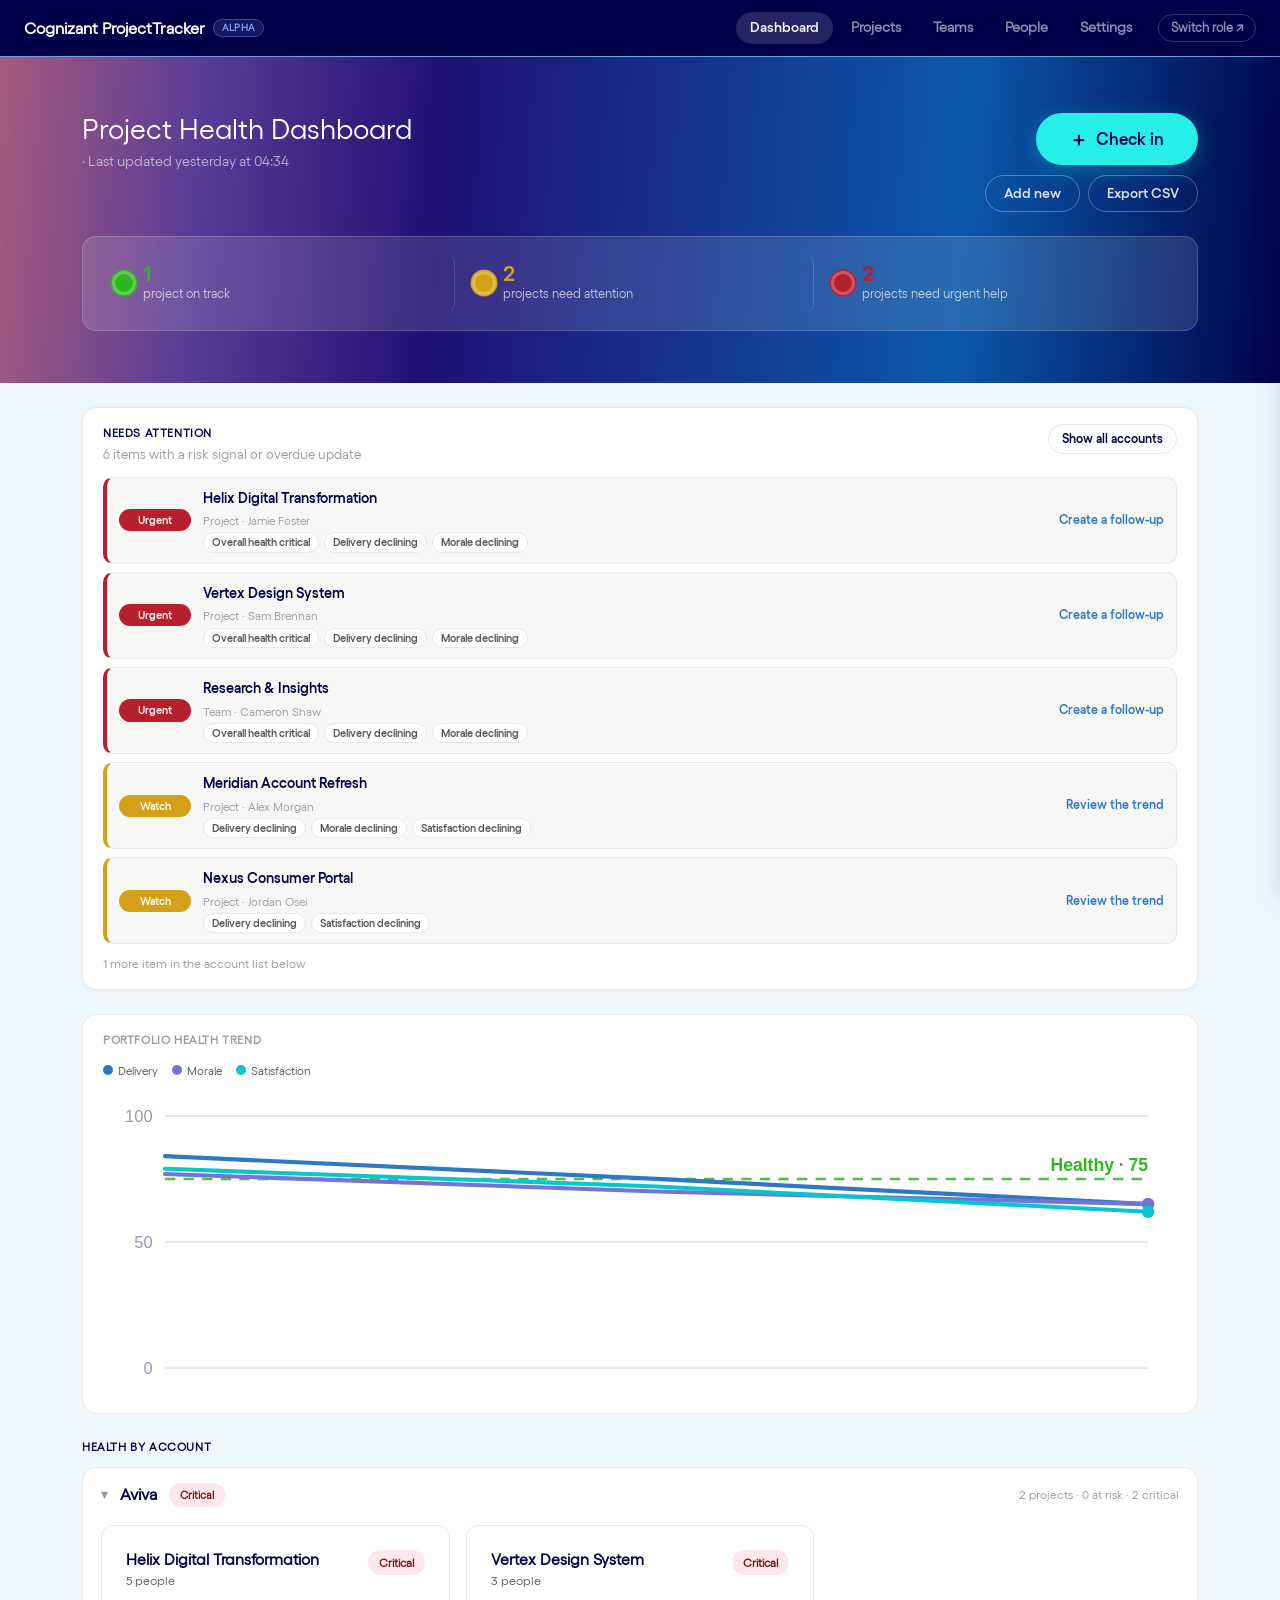
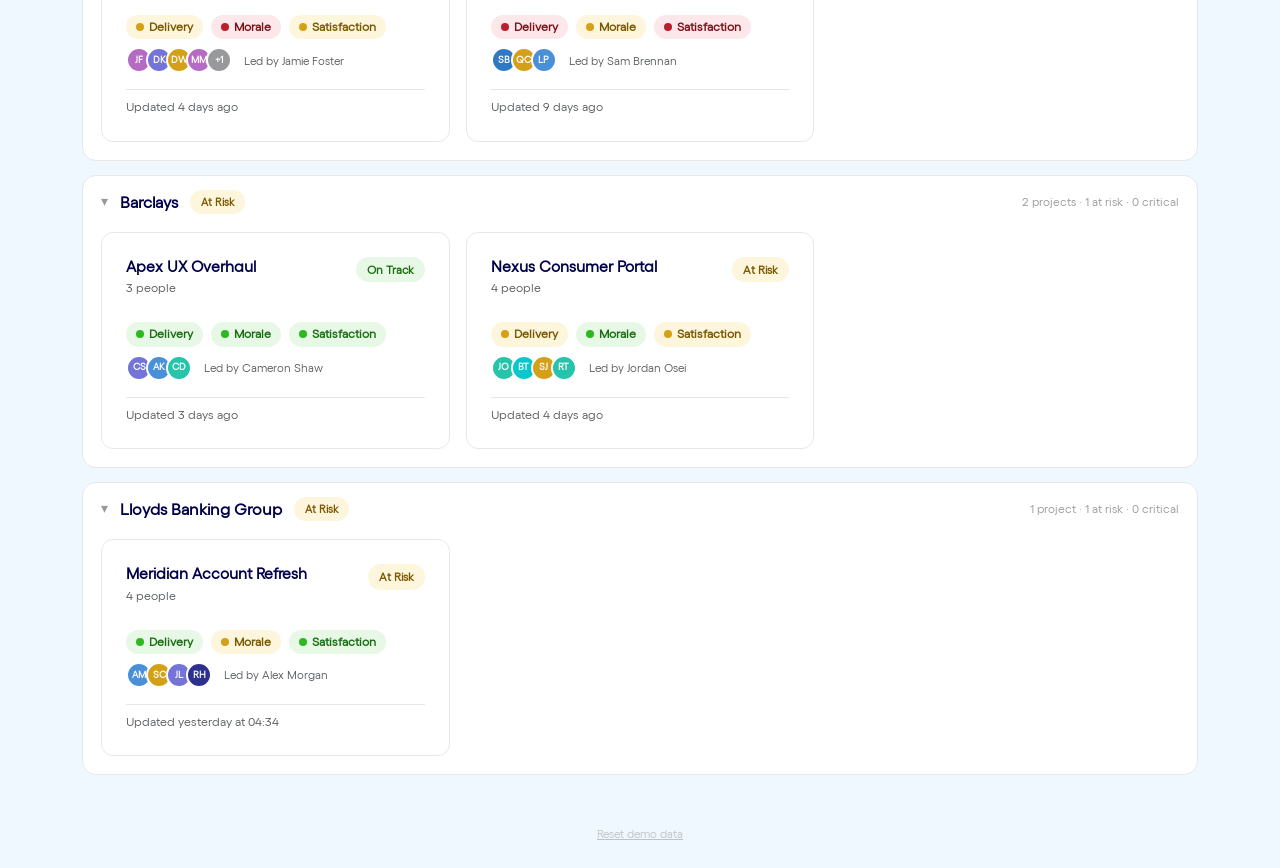
==== dashboard.html @ e341009f "Big update" ====
<!DOCTYPE html>
<html lang="en">
<head>
  <meta charset="UTF-8">
  <meta name="viewport" content="width=device-width, initial-scale=1.0">
  <title>Projects – Cognizant Project Health</title>
  <link href="vendor/bootstrap.min.css" rel="stylesheet">
    <link rel="stylesheet" href="cognizant-framework.css">
  <link rel="stylesheet" href="styles.css">
</head>
<body>

  <!-- Navbar -->
 <nav class="cog-nav">
    <a class="cog-brand" href="dashboard.html">
      Cognizant ProjectTracker
      <span class="alpha-pill">Alpha</span>
    </a>
    <div class="nav-links d-none d-sm-flex">
      <a href="dashboard.html" class="nav-lnk active">Dashboard</a>
      <a href="projects.html" class="nav-lnk">Projects</a>
      <a href="teams.html"   class="nav-lnk">Teams</a>
      <a href="people.html"  class="nav-lnk">People</a>
      <a href="settings.html" class="nav-lnk">Settings</a>
      <a href="index.html"   class="nav-ghost">Switch role ↗</a>
    </div>
  </nav>

  <!-- Page header (with summary strip) -->
  <div class="page-header">
    <div class="container py-4">
      <div class="dash-hero">
        <div style="color: white;min-width:0;">
          <h1 class="mb-1" id="dashTitle" style="font-size: 1.75rem;">Project Health Dashboard</h1>
          <p class="mb-0" style="opacity: 0.6; font-size: 0.88rem;">
            <span id="lastUpdatedLabel"></span>
          </p>
        </div>
        <div class="hero-actions">
          <button class="btn-checkin-hero" onclick="openCheckinModal()">
            <span class="cih-icon">＋</span> Check in
          </button>
          <div class="hero-secondary" id="leadHeaderActions">
            <button class="btn-hdr-ghost" onclick="openAddModal()">Add new</button>
            <button class="btn-hdr-ghost" onclick="exportCSV()">Export CSV</button>
          </div>
        </div>
      </div>
      <div id="summaryCards" class="mt-4"></div>
    </div>
  </div>

  <!-- Member simplified landing (shown only when role = member) -->
  <div class="container mt-4" id="memberView" style="display:none;"></div>

  <!-- Lead dashboard -->
  <div id="leadView">
    <!-- Positive empty state (shown when nothing needs attention) -->
    <div class="container mt-4"><div id="emptyState"></div></div>

    <!-- Manager focus list -->
    <div class="container mt-4">
      <div id="attentionFeed"></div>
    </div>

    <!-- Portfolio health trend -->
    <div class="container mt-4">
      <div class="trend-panel">
        <div class="section-title" style="margin-top:0;">Portfolio health trend</div>
        <div id="portfolioTrend"></div>
      </div>
    </div>

    <!-- Health by account (collapsible groups with nested project cards) -->
    <div class="container mt-4">
      <div class="section-title" style="margin-top:0;color:var(--primary);">Health by account</div>
      <div id="accountGroups"></div>
    </div>

    <div class="mb-5"></div>
  </div>

  <!-- Drawer backdrop -->
  <div class="drawer-backdrop" id="drawerBackdrop" onclick="closeDrawer()"></div>

  <!-- Side drawer -->
  <div class="drawer" id="drawer" role="dialog" aria-modal="true" aria-labelledby="drawerTitle" tabindex="-1">
    <div class="drawer-header">
      <div>
        <div class="drawer-title" id="drawerTitle">—</div>
        <div id="drawerBadge"></div>
      </div>
      <button class="drawer-close" onclick="closeDrawer()" aria-label="Close">✕</button>
    </div>
    <div class="drawer-body" id="drawerBody"></div>
    <div class="drawer-footer">
      <button class="btn-delete" id="drawerDeleteBtn">Delete</button>
      <button class="btn-sm-outline" id="drawerEditBtn">Edit</button>
      <button class="btn-sm-solid" id="drawerUpdateBtn">Check in</button>
    </div>
  </div>



  <!-- Add Project / Team Modal -->
  <div class="modal fade" id="addModal" tabindex="-1" aria-hidden="true" aria-label="Add">
    <div class="modal-dialog modal-dialog-centered modal-lg">
      <div class="modal-content">
        <div class="modal-header" style="background-color: var(--primary); color: white; border-radius: 12px 12px 0 0;">
          <h5 class="modal-title" id="addModalTitle">Add new project</h5>
          <button type="button" class="btn-close btn-close-white" data-bs-dismiss="modal" aria-label="Close"></button>
        </div>
        <div class="modal-body p-4">
          <div class="mb-3">
            <label class="form-label fw-bold">Type</label>
            <div class="d-flex gap-2">
              <button type="button" class="add-type-btn active" data-type="project" onclick="setAddType('project')">Project</button>
              <button type="button" class="add-type-btn" data-type="team" onclick="setAddType('team')">Team</button>
            </div>
          </div>
          <div class="row g-3 mb-3">
            <div class="col-md-8">
              <label class="form-label fw-bold">Name</label>
              <input type="text" id="addName" placeholder="e.g. Lloyds Banking Redesign">
            </div>
            <div class="col-md-4">
              <label class="form-label fw-bold">Lead</label>
              <input type="text" id="addLead" placeholder="e.g. Alex Morgan">
            </div>
          </div>
          <div class="mb-3">
            <div class="d-flex justify-content-between align-items-center mb-2">
              <label class="form-label fw-bold mb-0">People</label>
              <button type="button" class="btn btn-outline-dark" style="font-size:0.74rem;padding:3px 12px;border-radius:50px;" onclick="addPersonRow()">+ Add person</button>
            </div>
            <div id="addPeopleList" class="d-flex flex-column gap-2"></div>
          </div>

          <div class="mb-2">
            <label class="form-label fw-bold">Notes (optional)</label>
            <textarea id="addNotes" rows="2" placeholder="Any context..."></textarea>
          </div>
          <div id="addError" class="text-danger" style="font-size:0.82rem;display:none;"></div>
        </div>
        <div class="modal-footer" style="border-top: 1px solid var(--grey-light);">
          <button type="button" class="btn-cancel" data-bs-dismiss="modal">Cancel</button>
          <button type="button" class="btn-primary-action" onclick="submitAdd()">Add <span id="addTypeLabelBtn">project</span></button>
        </div>
      </div>
    </div>
  </div>

  <!-- Edit Details Modal -->
  <div class="modal fade" id="editModal" tabindex="-1" aria-hidden="true" aria-label="Edit details">
    <div class="modal-dialog modal-dialog-centered modal-lg">
      <div class="modal-content">
        <div class="modal-header" style="background-color: var(--primary); color: white; border-radius: 12px 12px 0 0;">
          <h5 class="modal-title" id="editModalTitle">Edit project</h5>
          <button type="button" class="btn-close btn-close-white" data-bs-dismiss="modal" aria-label="Close"></button>
        </div>
        <div class="modal-body p-4">
          <div class="row g-3 mb-3">
            <div class="col-md-8">
              <label class="form-label fw-bold">Name</label>
              <input type="text" id="editName">
            </div>
            <div class="col-md-4">
              <label class="form-label fw-bold">Lead</label>
              <input type="text" id="editLead">
            </div>
          </div>
          <div class="mb-3">
            <label class="form-label fw-bold">Notes</label>
            <textarea id="editNotes" rows="2"></textarea>
          </div>
          <div class="mb-2">
            <div class="d-flex justify-content-between align-items-center mb-2">
              <label class="form-label fw-bold mb-0">People</label>
              <button type="button" class="btn btn-outline-dark" style="font-size:0.74rem;padding:3px 12px;border-radius:50px;" onclick="addEditPersonRow()">+ Add person</button>
            </div>
            <div id="editPeopleList" class="d-flex flex-column gap-2"></div>
          </div>
          <div id="editError" class="text-danger mt-2" style="font-size:0.82rem;display:none;"></div>
        </div>
        <div class="modal-footer" style="border-top:1px solid var(--grey-light);">
          <button type="button" class="btn-cancel" data-bs-dismiss="modal">Cancel</button>
          <button type="button" class="btn-primary-action" onclick="submitEdit()">Save changes</button>
        </div>
      </div>
    </div>
  </div>

  <!-- Check-in Modal -->
  <div class="modal fade" id="checkinModal" tabindex="-1" aria-hidden="true" aria-label="Check in">
    <div class="modal-dialog modal-dialog-centered">
      <div class="modal-content">
        <div class="modal-header" style="background: linear-gradient(90deg, #2E308E, #2f78c4); color: white; border-radius: 12px 12px 0 0;">
          <div>
            <h5 class="modal-title mb-0">How's it going?</h5>
            <small style="opacity:0.7;">Rate how each area is going right now</small>
          </div>
          <button type="button" class="btn-close btn-close-white" data-bs-dismiss="modal" aria-label="Close"></button>
        </div>
        <div class="modal-body p-4">
          <div class="row g-3 mb-4">
            <div class="col-md-6">
              <label class="form-label fw-bold" style="font-size:0.82rem;">Submitting as</label>
              <div id="checkinSelfDisplay" style="font-size:0.88rem;font-weight:600;color:var(--primary);padding:0.45rem 0.75rem;background:#f0f1f8;border-radius:8px;margin-bottom:0.5rem;">Alex Morgan</div>
              <div class="form-check">
                <input class="form-check-input" type="checkbox" id="checkinOnBehalf" onchange="toggleBehalfDropdown()">
                <label class="form-check-label" for="checkinOnBehalf" style="font-size:0.78rem;color:var(--grey-dark);">On behalf of someone else</label>
              </div>
              <select id="checkinBehalfOf" style="display:none;margin-top:0.5rem;border-radius:8px!important;"></select>
            </div>
            <div class="col-md-6">
              <label class="form-label fw-bold">Project or team</label>
              <select id="checkinItem" onchange="updateBehalfDropdown()"></select>
            </div>
          </div>

          <p class="fw-bold mb-3" style="color:var(--primary);">How's each area feeling right now?</p>

          <div class="d-flex flex-column gap-3 mb-4" id="ciRows"></div>

          <div class="mb-2">
            <label class="form-label fw-bold">Anything else? <span style="font-weight:400;color:var(--grey-dark);">(optional)</span></label>
            <textarea id="checkinNote" rows="2" placeholder="Any context, blockers, or highlights..."></textarea>
          </div>
          <div id="checkinError" class="text-danger" style="font-size:0.82rem;display:none;"></div>
        </div>
        <div class="modal-footer" style="border-top: 1px solid var(--grey-light);">
          <button type="button" class="btn-cancel" data-bs-dismiss="modal">Cancel</button>
          <button type="button" id="checkinSubmitBtn" class="btn-primary-action" onclick="submitCheckin()" disabled>Submit check-in</button>
        </div>
      </div>
    </div>
  </div>


<script src="app-data.js"></script>
<script src="scripts-dashboard.js"></script>
  <script src="vendor/bootstrap.bundle.min.js"></script>
  <div class="pb-4 text-center">
    <button onclick="resetDemoData()" style="background:none;border:none;font-size:0.72rem;color:var(--grey-dark);cursor:pointer;opacity:0.55;text-decoration:underline;">Reset demo data</button>
  </div>
</body>
---- cognizant-framework.css ----
@charset "utf-8";

    body {
      -webkit-font-feature-settings: "ss01";
      font-feature-settings: "ss01";
      -webkit-font-smoothing: antialiased;
      overflow-x: hidden;
      word-break: break-word;
      font-size: 16px;
    }

    button {
      -webkit-font-feature-settings: "ss01";
      font-feature-settings: "ss01"
    }

    .cog-container {
      margin: 0 auto;
      max-width: 75pc
    }

    .cog-image-logo .cmp-image__link {
      padding: 0
    }

    .cog-image-logo .cmp-image__link img {
      max-width: 250px;
      width: 100%
    }

    iframe {
      border: none;
      min-width: 100%
    }

    .gutter-space {
      padding: 0 .5rem
    }

    .primary-menu li a {
      color: #000048
    }

    .primary-menu li a:hover {
      color: #2f78c4
    }

    :focus,
    :focus-visible {
      outline-color: var(--link-color);
      outline-offset: .2rem;
      outline-width: 2px
    }

    .btn-close {
      position: absolute;
      right: .5rem;
      top: -5px
    }

    .list-style-none {
      list-style: none
    }

    .inpage-btn-close {
      cursor: pointer;
      right: .5rem
    }

    .inpage-btn-close:hover {
      color: #6aa2dc !important
    }

    .maximum-lines {
      -webkit-box-orient: vertical;
      display: -webkit-box;
      overflow: hidden;
      text-overflow: ellipsis
    }

    .maximum-lines--1 {
      -webkit-line-clamp: 1;
      line-clamp: 1
    }

    .maximum-lines--1-with-height {
      height: 1.3em
    }

    .maximum-lines--2 {
      -webkit-line-clamp: 2;
      line-clamp: 2
    }

    .maximum-lines--2-with-height {
      height: 2.6em
    }

    .maximum-lines--3 {
      -webkit-line-clamp: 3;
      line-clamp: 3
    }

    .maximum-lines--3-with-height {
      height: 3.9em
    }

    .maximum-lines--4 {
      -webkit-line-clamp: 4;
      line-clamp: 4
    }

    .maximum-lines--4-with-height {
      height: 5.2em
    }

    .maximum-lines--5 {
      -webkit-line-clamp: 5;
      line-clamp: 5
    }

    .maximum-lines--5-with-height {
      height: 6.5em
    }

    .maximum-lines--6 {
      -webkit-line-clamp: 6;
      line-clamp: 6
    }

    .maximum-lines--6-with-height {
      height: 7.8em
    }

    .maximum-lines--7 {
      -webkit-line-clamp: 7;
      line-clamp: 7
    }

    .maximum-lines--7-with-height {
      height: 9.1em
    }

    .maximum-lines--8 {
      -webkit-line-clamp: 8;
      line-clamp: 8
    }

    .maximum-lines--8-with-height {
      height: 10.4em
    }

    .maximum-lines--9 {
      -webkit-line-clamp: 9;
      line-clamp: 9
    }

    .maximum-lines--9-with-height {
      height: 11.7em
    }

    .maximum-lines--10 {
      -webkit-line-clamp: 10;
      line-clamp: 10
    }

    .maximum-lines--10-with-height {
      height: 13em
    }

    ol,
    ul {
      padding-left: 1.25rem
    }

    .text table {
      border: 1px hidden #97999b;
      border-bottom: 0;
      border-collapse: collapse;
      -webkit-box-shadow: 0 0 0 1px #97999b;
      box-shadow: 0 0 0 1px #97999b
    }

    .text table tr {
      background-color: #fff
    }

    .text table tr:nth-child(2n) {
      background-color: #f5f5f2
    }

    .text table tr:nth-child(odd) td,
    .text table tr:nth-child(odd) th {
      border-bottom: 1px solid #97999b
    }

    .text table tr:last-child td,
    .text table tr:last-child th {
      border-bottom: none
    }

    .text table td,
    .text table th {
      padding: 8px
    }

    .text table td+td,
    .text table td+th,
    .text table th+td,
    .text table th+th {
      border-left: 1px solid #97999b
    }

    form .cmp-form-text,
    form .drop-down select {
      margin-bottom: 1rem
    }

    form .checkbox-item label,
    form .cmp-form-text {
      position: relative
    }

    form label {
      left: 0;
      padding-left: 1rem;
      padding-top: .8rem;
      position: absolute;
      top: 0;
      -webkit-transition: all .2s;
      transition: all .2s
    }

    form input:not([type=checkbox]),
    form textarea {
      background: #f5f5f2;
      border: .05rem solid #97999b;
      border-radius: .5rem;
      color: #000048;
      padding: .85rem .5rem .85rem 1rem;
      width: 100%
    }

    form input:not([type=checkbox])::-webkit-input-placeholder,
    form textarea::-webkit-input-placeholder {
      opacity: 0
    }

    form input:not([type=checkbox])::-moz-placeholder,
    form textarea::-moz-placeholder {
      opacity: 0
    }

    form input:not([type=checkbox]):-ms-input-placeholder,
    form textarea:-ms-input-placeholder {
      opacity: 0
    }

    form input:not([type=checkbox])::-ms-input-placeholder,
    form textarea::-ms-input-placeholder {
      opacity: 0
    }

    form input:not([type=checkbox])::placeholder,
    form textarea::placeholder {
      opacity: 0
    }

    form input:not([type=checkbox])~label,
    form textarea~label {
      color: #000048
    }

    form input:not([type=checkbox]):not(:-moz-placeholder-shown),
    form textarea:not(:-moz-placeholder-shown) {
      padding-bottom: .6rem;
      padding-top: 1.1rem
    }

    form input:not([type=checkbox]):not(:-ms-input-placeholder),
    form textarea:not(:-ms-input-placeholder) {
      padding-bottom: .6rem;
      padding-top: 1.1rem
    }

    form input:not([type=checkbox]):focus,
    form input:not([type=checkbox]):not(:placeholder-shown),
    form textarea:focus,
    form textarea:not(:placeholder-shown) {
      padding-bottom: .6rem;
      padding-top: 1.1rem
    }

    form input:not([type=checkbox]):not(:-moz-placeholder-shown)~label,
    form textarea:not(:-moz-placeholder-shown)~label {
      cursor: text;
      opacity: .65;
      padding-left: 1.5rem;
      padding-top: .1rem;
      transform: scale(.65) translateY(15%);
      transform-origin: top left;
      -moz-transition: all .2s;
      transition: all .2s
    }

    form input:not([type=checkbox]):not(:-ms-input-placeholder)~label,
    form textarea:not(:-ms-input-placeholder)~label {
      cursor: text;
      opacity: .65;
      padding-left: 1.5rem;
      padding-top: .1rem;
      transform: scale(.65) translateY(15%);
      transform-origin: top left;
      -ms-transition: all .2s;
      transition: all .2s
    }

    form input:not([type=checkbox]):focus~label,
    form input:not([type=checkbox]):not(:placeholder-shown)~label,
    form textarea:focus~label,
    form textarea:not(:placeholder-shown)~label {
      cursor: text;
      opacity: .65;
      padding-left: 1.5rem;
      padding-top: .1rem;
      -webkit-transform: scale(.65) translateY(15%);
      transform: scale(.65) translateY(15%);
      -webkit-transform-origin: top left;
      transform-origin: top left;
      -webkit-transition: all .2s;
      transition: all .2s
    }

    form input:not([type=checkbox]):focus,
    form textarea:focus {
      background: #f5f5f2;
      border-color: #97bce2;
      -webkit-box-shadow: 0 0 0 .125rem #2f78c4;
      box-shadow: 0 0 0 .125rem #2f78c4;
      outline: 0;
      -webkit-transition: border-color .25s ease-in-out, -webkit-box-shadow .5s;
      transition: border-color .25s ease-in-out, -webkit-box-shadow .5s;
      transition: box-shadow .5s, border-color .25s ease-in-out;
      transition: box-shadow .5s, border-color .25s ease-in-out, -webkit-box-shadow .5s
    }

    form input:not([type=checkbox]):focus::-webkit-input-placeholder,
    form textarea:focus::-webkit-input-placeholder {
      color: #53565a;
      opacity: 1;
      -webkit-transition: all .2s;
      transition: all .2s
    }

    form input:not([type=checkbox]):focus::-moz-placeholder,
    form textarea:focus::-moz-placeholder {
      color: #53565a;
      opacity: 1;
      -moz-transition: all .2s;
      transition: all .2s
    }

    form input:not([type=checkbox]):focus:-ms-input-placeholder,
    form textarea:focus:-ms-input-placeholder {
      color: #53565a;
      opacity: 1;
      -ms-transition: all .2s;
      transition: all .2s
    }

    form input:not([type=checkbox]):focus::-ms-input-placeholder,
    form textarea:focus::-ms-input-placeholder {
      color: #53565a;
      opacity: 1;
      -ms-transition: all .2s;
      transition: all .2s
    }

    form input:not([type=checkbox]):focus::placeholder,
    form textarea:focus::placeholder {
      color: #53565a;
      opacity: 1;
      -webkit-transition: all .2s;
      transition: all .2s
    }

    form input.date-field {
      display: inline-block;
      font-size: 1rem;
      height: 3.067rem;
      line-height: 1.3rem;
      width: 100%
    }

    form input.date-field::-webkit-date-and-time-value {
      text-align: left
    }

    form input.date-field::-webkit-calendar-picker-indicator {
      background: transparent
    }

    form input.date-field,
    form input.date-field:focus {
      background: #f5f5f2 url('data:image/svg+xml,<svg xmlns="http://www.w3.org/2000/svg" width="33" height="18" viewBox="0 0 33 24"><path fill="%23000048" d="M20 3h-1V1h-2v2H7V1H5v2H4c-1.1 0-2 .9-2 2v16c0 1.1.9 2 2 2h16c1.1 0 2-.9 2-2V5c0-1.1-.9-2-2-2zm0 18H4V8h16v13z"/></svg>') no-repeat right .2rem bottom 45%
    }

    @-moz-document url-prefix() {

      form input.date-field,
      form input.date-field:focus {
        background: #f5f5f2 url('data:image/svg+xml,<svg xmlns="http://www.w3.org/2000/svg" width="33" height="18" viewBox="0 0 33 24"><path fill="%23000048" d="M20 3h-1V1h-2v2H7V1H5v2H4c-1.1 0-2 .9-2 2v16c0 1.1.9 2 2 2h16c1.1 0 2-.9 2-2V5c0-1.1-.9-2-2-2zm0 18H4V8h16v13z"/></svg>') no-repeat right .2rem bottom 38%
      }
    }

    form textarea {
      height: 10rem
    }

    form input[type=checkbox].checkbox {
      -webkit-box-sizing: border-box;
      box-sizing: border-box;
      cursor: pointer;
      line-height: 1.15;
      margin: 0 .5rem 0 0;
      padding: 0;
      position: relative
    }

    form input[type=checkbox].checkbox:before {
      border-color: #fff;
      border-style: none none solid solid;
      border-width: 2px;
      content: "";
      height: 6px;
      left: 2px;
      position: absolute;
      top: 2px;
      -webkit-transform: rotate(-45deg) scale(0);
      transform: rotate(-45deg) scale(0);
      -webkit-transition: -webkit-transform .4s cubic-bezier(.45, 1.8, .5, .75);
      transition: -webkit-transform .4s cubic-bezier(.45, 1.8, .5, .75);
      transition: transform .4s cubic-bezier(.45, 1.8, .5, .75);
      transition: transform .4s cubic-bezier(.45, 1.8, .5, .75), -webkit-transform .4s cubic-bezier(.45, 1.8, .5, .75);
      width: 9pt;
      z-index: 1
    }

    form input[type=checkbox].checkbox:checked:before {
      -webkit-transform: rotate(-45deg) scale(1);
      transform: rotate(-45deg) scale(1)
    }

    form input[type=checkbox].checkbox:checked:after {
      background: #2f78c4;
      border-color: #2f78c4
    }

    form input[type=checkbox].checkbox:after {
      background: #fff;
      border: .12rem solid #6aa2dc;
      border-radius: .2rem;
      -webkit-box-shadow: inset 0 1px 2px rgba(0, 0, 72, .2);
      box-shadow: inset 0 1px 2px rgba(0, 0, 72, .2);
      content: "";
      cursor: pointer;
      height: 20px;
      left: -2px;
      position: absolute;
      top: -4px;
      width: 20px
    }

    .was-validated input:not([type=checkbox]):invalid:not(:focus) {
      background: #fceef0;
      border-color: #b81f2d
    }

    .was-validated input:not([type=checkbox]):invalid:not(:focus)~label {
      color: #b81f2d;
      opacity: 1
    }

    .was-validated input.date-field:invalid:not(:focus) {
      background: #fceef0 url('data:image/svg+xml,<svg xmlns="http://www.w3.org/2000/svg" width="33" height="18" viewBox="0 0 33 24"><path fill="%23b81f2d" d="M20 3h-1V1h-2v2H7V1H5v2H4c-1.1 0-2 .9-2 2v16c0 1.1.9 2 2 2h16c1.1 0 2-.9 2-2V5c0-1.1-.9-2-2-2zm0 18H4V8h16v13z"/></svg>') no-repeat right .2rem bottom 45%
    }

    .was-validated input.date-field:invalid:not(:focus)::-webkit-calendar-picker-indicator {
      background: transparent
    }

    @-moz-document url-prefix() {
      .was-validated input.date-field:invalid:not(:focus) {
        background: #fceef0 url('data:image/svg+xml,<svg xmlns="http://www.w3.org/2000/svg" width="33" height="18" viewBox="0 0 33 24"><path fill="%23b81f2d" d="M20 3h-1V1h-2v2H7V1H5v2H4c-1.1 0-2 .9-2 2v16c0 1.1.9 2 2 2h16c1.1 0 2-.9 2-2V5c0-1.1-.9-2-2-2zm0 18H4V8h16v13z"/></svg>') no-repeat right .2rem bottom 38%
      }
    }

    .was-validated input:not([type=checkbox]):invalid:focus {
      border-color: #b81f2d;
      -webkit-box-shadow: 0 0 0 .125rem #b81f2d;
      box-shadow: 0 0 0 .125rem #b81f2d
    }

    .was-validated select.form-control:invalid {
      border-color: transparent
    }

    .was-validated select.form-control:invalid:not(:focus) {
      background: #fceef0 url("data:image/svg+xml,%3Csvg xmlns='http://www.w3.org/2000/svg' width='20' height='20' viewBox='0 0 24 24'%3E%3Ctitle%3Earrow-down%3C/title%3E%3Cpath d='M0 5.5v-.2c.1-.2.3-.3.5-.3h23c.2 0 .4.1.5.3 0 .2 0 .4-.1.5l-11.5 13c-.1.1-.2.2-.4.2s-.3-.1-.4-.2L.1 5.8C0 5.7 0 5.6 0 5.5zm22.4.5H1.6L12 17.7 22.4 6z' fill='%23b81f2d' stroke='%23b81f2d' stroke-width='1'/%3E%3C/svg%3E") no-repeat right 1rem bottom 45%;
      border-color: #b81f2d;
      color: #b81f2d
    }

    .was-validated select.form-control:invalid:focus {
      border-color: #b81f2d;
      -webkit-box-shadow: 0 0 0 .125rem #b81f2d;
      box-shadow: 0 0 0 .125rem #b81f2d;
      outline: 0
    }

    .was-validated select~.invalid-feedback {
      margin-bottom: 1rem
    }

    .was-validated input[type=checkbox]:invalid.checkbox:not(:focus):after {
      background: #fceef0;
      border: .05rem solid #b81f2d
    }

    .was-validated input[type=checkbox]:invalid.checkbox:focus:after {
      border-color: #b81f2d;
      -webkit-box-shadow: 0 0 0 .04rem #b81f2d;
      box-shadow: 0 0 0 .04rem #b81f2d
    }

    .was-validated .invalid-feedback {
      font-size: .8rem;
      margin-top: .75rem
    }

    @media(hover:none), (pointer:coarse) {
      .d-touch-inline-block {
        display: inline-block !important
      }

      .d-touch-inline-flex {
        display: -webkit-inline-box !important;
        display: -ms-inline-flexbox !important;
        display: inline-flex !important
      }

      .d-touch-none {
        display: none !important
      }

      .d-touch-block {
        display: block !important
      }
    }

    .root.container {
      overflow-x: clip
    }

    .modal-video-carousal .swiper-wrapper {
      padding: 2rem 0
    }

    .modal-video-carousal.hide-swiper-pagination .swiper-pagination {
      display: none
    }

    .modal-video-carousal .btn-close.close {
      z-index: 1
    }

    .flex-equalheight .cmp-container,
    .flex-equalheight .cmp-container-full {
      -webkit-box-orient: vertical;
      -webkit-box-direction: normal;
      display: -webkit-box;
      display: -ms-flexbox;
      display: flex;
      -ms-flex-direction: column;
      flex-direction: column;
      height: 100%
    }

    .flex-equalheight .cog-container {
      -webkit-box-flex: 0;
      display: -webkit-box;
      display: -ms-flexbox;
      display: flex;
      -ms-flex: 0 0 100%;
      flex: 0 0 100%;
      -ms-flex-wrap: wrap;
      flex-wrap: wrap;
      justify-items: stretch
    }

    .flex-equalheight .image .cmp-image {
      -webkit-box-align: stretch;
      -ms-flex-align: stretch;
      align-items: stretch;
      display: -webkit-box;
      display: -ms-flexbox;
      display: flex;
      height: 100%
    }

    .flex-equalheight .image .cmp-image img {
      max-inline-size: unset;
      -o-object-fit: cover;
      object-fit: cover
    }

    .equalize-container .container {
      -webkit-box-flex: 1;
      -ms-flex-positive: 1;
      flex-grow: 1
    }

    .equalize-container .image .cmp-image {
      overflow: clip
    }

    .equalize-container .image .cmp-image .cmp-image__image {
      height: 100%
    }

    .title.h1 h1.cmp-title__text {
      font-size: 4.2rem
    }

    .title.h2 h1.cmp-title__text {
      font-size: 3.15rem
    }

    .title.h3 h1.cmp-title__text {
      font-size: 2.35rem
    }

    .title.h4 h1.cmp-title__text {
      font-size: 1.8rem;
      font-weight: 300
    }

    .title.h5 h1.cmp-title__text {
      font-size: 1.35rem;
      font-weight: 400
    }

    .title.h6 h1.cmp-title__text {
      -webkit-font-feature-settings: "ss01";
      font-feature-settings: "ss01";
      font-size: 1rem
    }

    .eds-label {
      background-color: #2e308e;
      border-radius: .5rem;
      color: #fff;
      font-size: .75rem;
      margin-left: .25rem !important;
      padding: .25rem .5rem !important;
      word-break: normal
    }

    @media(min-width:1024px) {
      .safari-browser .ctscontainerwidthcontrol.bg-fixed .cmp-container-full:before {
        background-image: inherit;
        background-position: inherit;
        background-repeat: inherit;
        background-size: inherit;
        content: "";
        inset: 0;
        position: fixed;
        z-index: -1
      }

      .safari-browser .ctscontainerwidthcontrol.bg-fixed .cmp-container-full:not(:has(.modal.show)) {
        background-attachment: scroll !important;
        -webkit-clip-path: inset(0);
        clip-path: inset(0);
        position: relative
      }
    }

    @media(hover:none), (pointer:coarse) {
      .safari-browser .ctscontainerwidthcontrol.bg-fixed .cmp-container-full:before {
        content: unset !important
      }

      .safari-browser .ctscontainerwidthcontrol.bg-fixed .cmp-container-full {
        background-attachment: scroll !important;
        -webkit-clip-path: unset;
        clip-path: unset;
        position: unset
      }
    }

    .grecaptcha-badge {
      visibility: hidden
    }

    .eds-indicator {
      background-color: #b81f2d;
      border-radius: 15px;
      color: #fff;
      font-size: 1.25rem;
      font-weight: 600;
      left: 5px;
      padding: 25px 25px 2px;
      position: fixed;
      top: -27px;
      z-index: 1000
    }

    .bg-gray-dark,
    .bg-gray-dark.card,
    .teaser:not(.bg-primary-85).bg-gray-dark .cmp-teaser {
      --heading-color: #fff;
      --link-color: #26efe9;
      --link-hover-color: #c9fbfa;
      background-color: #53565a;
      color: #fff
    }

    .bg-gray-medium,
    .bg-gray-medium.card,
    .teaser:not(.bg-primary-85).bg-gray-medium .cmp-teaser {
      --heading-color: #000048;
      --link-color: #000048;
      --link-hover-color: rgba(0, 0, 72, .5);
      background-color: #97999b;
      color: #000048
    }

    .bg-gray-light,
    .bg-gray-light.card,
    .teaser:not(.bg-primary-85).bg-gray-light .cmp-teaser {
      --heading-color: #2f78c4;
      --link-color: #000048;
      --link-hover-color: rgba(0, 0, 72, .5);
      background-color: #d0d0ce;
      color: #000048
    }

    .bg-gray-lighter,
    .bg-gray-lighter.card,
    .teaser:not(.bg-primary-85).bg-gray-lighter .cmp-teaser {
      --heading-color: #2f78c4;
      --link-color: #2f78c4;
      --link-hover-color: #000048;
      background-color: #e8e8e6;
      color: #000048
    }

    .bg-gray-lightest,
    .bg-gray-lightest.card,
    .teaser:not(.bg-primary-85).bg-gray-lightest .cmp-teaser {
      --heading-color: #2f78c4;
      --link-color: #2f78c4;
      --link-hover-color: #000048;
      background-color: #f5f5f2;
      color: #000048
    }

    .bg-accent1-light,
    .bg-accent1-light.card,
    .teaser:not(.bg-primary-85).bg-accent1-light .cmp-teaser {
      --heading-color: #000048;
      --link-color: #000048;
      --link-hover-color: rgba(0, 0, 72, .5);
      background-color: #85a0f9;
      color: #000048
    }

    .bg-accent1-medium,
    .bg-accent1-medium.card,
    .teaser:not(.bg-primary-85).bg-accent1-medium .cmp-teaser {
      --heading-color: #000048;
      --link-color: #000048;
      --link-hover-color: rgba(0, 0, 72, .5);
      background-color: #7373d8;
      color: #000048
    }

    .bg-accent1-dark,
    .bg-accent1-dark.card,
    .teaser:not(.bg-primary-85).bg-accent1-dark .cmp-teaser {
      --heading-color: #fff;
      --link-color: #26efe9;
      --link-hover-color: #c9fbfa;
      background-color: #2e308e;
      color: #fff
    }

    .bg-accent2-light,
    .bg-accent2-light.card,
    .teaser:not(.bg-primary-85).bg-accent2-light .cmp-teaser {
      --heading-color: #000048;
      --link-color: #000048;
      --link-hover-color: rgba(0, 0, 72, .5);
      background-color: #92bbe6;
      color: #000048
    }

    .bg-accent2-medium,
    .bg-accent2-medium.card,
    .teaser:not(.bg-primary-85).bg-accent2-medium .cmp-teaser {
      --heading-color: #000048;
      --link-color: #000048;
      --link-hover-color: rgba(0, 0, 72, .5);
      background-color: #6aa2dc;
      color: #000048
    }

    .bg-accent2-dark,
    .bg-accent2-dark.card,
    .teaser:not(.bg-primary-85).bg-accent2-dark .cmp-teaser {
      --heading-color: #fff;
      --link-color: #26efe9;
      --link-hover-color: #c9fbfa;
      background-color: #2f78c4;
      color: #fff
    }

    .bg-primary,
    .bg-primary.card,
    .teaser:not(.bg-primary-85).bg-primary .cmp-teaser {
      --heading-color: #fff;
      --link-color: #26efe9;
      --link-hover-color: #c9fbfa;
      background-color: #000048;
      color: #fff
    }

    .bg-primary-30,
    .bg-primary-30.card,
    .teaser:not(.bg-primary-85).bg-primary-30 .cmp-teaser {
      --heading-color: #fff;
      --link-color: #26efe9;
      --link-hover-color: #c9fbfa;
      background-color: rgba(0, 0, 72, .3);
      color: #fff
    }

    .bg-primary-60,
    .bg-primary-60.card,
    .teaser:not(.bg-primary-85).bg-primary-60 .cmp-teaser {
      --heading-color: #fff;
      --link-color: #26efe9;
      --link-hover-color: #c9fbfa;
      background-color: rgba(0, 0, 72, .6);
      color: #fff
    }

    .bg-primary-85,
    .bg-primary-85.card,
    .teaser:not(.bg-primary-85).bg-primary-85 .cmp-teaser {
      --heading-color: #fff;
      --link-color: #26efe9;
      --link-hover-color: #c9fbfa;
      background-color: rgba(0, 0, 72, .85);
      color: #fff
    }

    .bg-white-85,
    .bg-white-85.card,
    .teaser:not(.bg-primary-85).bg-white-85 .cmp-teaser {
      --heading-color: #2f78c4;
      --link-color: #2f78c4;
      --link-hover-color: #000048;
      background-color: hsla(0, 0%, 100%, .85);
      color: #000048
    }

    .bg-white-60,
    .bg-white-60.card,
    .teaser:not(.bg-primary-85).bg-white-60 .cmp-teaser {
      --heading-color: #2f78c4;
      --link-color: #2f78c4;
      --link-hover-color: #000048;
      background-color: hsla(0, 0%, 100%, .6);
      color: #000048
    }

    .bg-white-30,
    .bg-white-30.card,
    .teaser:not(.bg-primary-85).bg-white-30 .cmp-teaser {
      --heading-color: #2f78c4;
      --link-color: #2f78c4;
      --link-hover-color: #000048;
      background-color: hsla(0, 0%, 100%, .3);
      color: #000048
    }

    .bg-white,
    .bg-white.card,
    .teaser:not(.bg-primary-85).bg-white .cmp-teaser {
      --heading-color: #2f78c4;
      --link-color: #2f78c4;
      --link-hover-color: #000048;
      background-color: #fff;
      color: #000048
    }

    .bg-pink,
    .bg-pink.card,
    .teaser:not(.bg-primary-85).bg-pink .cmp-teaser {
      --heading-color: #000048;
      --link-color: #000048;
      --link-hover-color: rgba(0, 0, 72, .5);
      background-color: #f221b8;
      color: #000048
    }

    .bg-steps,
    .bg-steps.card,
    .teaser:not(.bg-primary-85).bg-steps .cmp-teaser {
      background-color: #000048
    }

    .bg-color-dark,
    .bg-color-dark.card,
    .bg-steps,
    .bg-steps.card,
    .teaser:not(.bg-primary-85).bg-color-dark .cmp-teaser,
    .teaser:not(.bg-primary-85).bg-steps .cmp-teaser {
      --heading-color: #fff;
      --link-color: #26efe9;
      --link-hover-color: #c9fbfa;
      color: #fff
    }

    .bg-color-light,
    .bg-color-light.card,
    .teaser:not(.bg-primary-85).bg-color-light .cmp-teaser {
      --heading-color: #2f78c4;
      --link-color: #2f78c4;
      --link-hover-color: #000048;
      color: #000048
    }

    .bg-color-medium,
    .bg-color-medium.card,
    .teaser:not(.bg-primary-85).bg-color-medium .cmp-teaser {
      --heading-color: #000048;
      --link-color: #000048;
      --link-hover-color: rgba(0, 0, 72, .5);
      color: #000048
    }

    .bg-transparent {
      background: transparent !important
    }

    .bg-none {
      background: none !important
    }

    .bg-no-repeat {
      background-repeat: no-repeat !important
    }

    .bg-fixed,
    .bg-fixed .cmp-container,
    .bg-fixed .cmp-container-full {
      background-attachment: scroll !important
    }

    .bg-fixed .cmp-container,
    .bg-fixed .cmp-container-full {
      background-position: 50%
    }

    @media(min-width:1024px) {

      .bg-fixed,
      .bg-fixed .cmp-container,
      .bg-fixed .cmp-container-full {
        background-attachment: fixed !important
      }
    }

    @media only screen and (max-device-width:1024px)and (-webkit-min-device-pixel-ratio:2)and (orientation:landscape) {

      .bg-fixed,
      .bg-fixed .cmp-container,
      .bg-fixed .cmp-container-full {
        background-attachment: scroll !important
      }
    }

    @media(hover:none), (pointer:coarse) {

      .bg-fixed,
      .bg-fixed .cmp-container,
      .bg-fixed .cmp-container-full {
        background-attachment: scroll !important
      }
    }

    .bd-grd-theme-1-1 {
      -o-border-image: linear-gradient(35deg, #2d2d8f 10%, #006fba 50%, #21fceb 94%) 1;
      border-image: linear-gradient(35deg, #2d2d8f 10%, #006fba 50%, #21fceb 94%) 1;
      border-style: solid;
      border-width: 1px
    }

    .bd-grd-theme-2-1 {
      -o-border-image: linear-gradient(35deg, #010065 15%, #d43635 65%, #f3c9ce) 1;
      border-image: linear-gradient(35deg, #010065 15%, #d43635 65%, #f3c9ce) 1;
      border-style: solid;
      border-width: 1px
    }

    .bd-grd-theme-3-1 {
      -o-border-image: linear-gradient(35deg, #5e93ef 10%, #c7ed88 65%, #eee2a0 85%, #efe34a) 1;
      border-image: linear-gradient(35deg, #5e93ef 10%, #c7ed88 65%, #eee2a0 85%, #efe34a) 1;
      border-style: solid;
      border-width: 1px
    }

    .bd-grd-theme-1-2 {
      -o-border-image: linear-gradient(35deg, #2d2d8f 10%, #006fba 50%, #21fceb 94%) 1;
      border-image: linear-gradient(35deg, #2d2d8f 10%, #006fba 50%, #21fceb 94%) 1;
      border-style: solid;
      border-width: 2px
    }

    .bd-grd-theme-2-2 {
      -o-border-image: linear-gradient(35deg, #010065 15%, #d43635 65%, #f3c9ce) 1;
      border-image: linear-gradient(35deg, #010065 15%, #d43635 65%, #f3c9ce) 1;
      border-style: solid;
      border-width: 2px
    }

    .bd-grd-theme-3-2 {
      -o-border-image: linear-gradient(35deg, #5e93ef 10%, #c7ed88 65%, #eee2a0 85%, #efe34a) 1;
      border-image: linear-gradient(35deg, #5e93ef 10%, #c7ed88 65%, #eee2a0 85%, #efe34a) 1;
      border-style: solid;
      border-width: 2px
    }

    .bd-grd-theme-1-3 {
      -o-border-image: linear-gradient(35deg, #2d2d8f 10%, #006fba 50%, #21fceb 94%) 1;
      border-image: linear-gradient(35deg, #2d2d8f 10%, #006fba 50%, #21fceb 94%) 1;
      border-style: solid;
      border-width: 3px
    }

    .bd-grd-theme-2-3 {
      -o-border-image: linear-gradient(35deg, #010065 15%, #d43635 65%, #f3c9ce) 1;
      border-image: linear-gradient(35deg, #010065 15%, #d43635 65%, #f3c9ce) 1;
      border-style: solid;
      border-width: 3px
    }

    .bd-grd-theme-3-3 {
      -o-border-image: linear-gradient(35deg, #5e93ef 10%, #c7ed88 65%, #eee2a0 85%, #efe34a) 1;
      border-image: linear-gradient(35deg, #5e93ef 10%, #c7ed88 65%, #eee2a0 85%, #efe34a) 1;
      border-style: solid;
      border-width: 3px
    }

    .bd-grd-theme-1-4 {
      -o-border-image: linear-gradient(35deg, #2d2d8f 10%, #006fba 50%, #21fceb 94%) 1;
      border-image: linear-gradient(35deg, #2d2d8f 10%, #006fba 50%, #21fceb 94%) 1;
      border-style: solid;
      border-width: 4px
    }

    .bd-grd-theme-2-4 {
      -o-border-image: linear-gradient(35deg, #010065 15%, #d43635 65%, #f3c9ce) 1;
      border-image: linear-gradient(35deg, #010065 15%, #d43635 65%, #f3c9ce) 1;
      border-style: solid;
      border-width: 4px
    }

    .bd-grd-theme-3-4 {
      -o-border-image: linear-gradient(35deg, #5e93ef 10%, #c7ed88 65%, #eee2a0 85%, #efe34a) 1;
      border-image: linear-gradient(35deg, #5e93ef 10%, #c7ed88 65%, #eee2a0 85%, #efe34a) 1;
      border-style: solid;
      border-width: 4px
    }

    .bd-t-grd-theme-1-1 {
      border: 0;
      -o-border-image: linear-gradient(35deg, #2d2d8f 10%, #006fba 50%, #21fceb 94%) 1;
      border-image: linear-gradient(35deg, #2d2d8f 10%, #006fba 50%, #21fceb 94%) 1;
      border-top: 1px solid
    }

    .bd-t-grd-theme-2-1 {
      border: 0;
      -o-border-image: linear-gradient(35deg, #010065 15%, #d43635 65%, #f3c9ce) 1;
      border-image: linear-gradient(35deg, #010065 15%, #d43635 65%, #f3c9ce) 1;
      border-top: 1px solid
    }

    .bd-t-grd-theme-3-1 {
      border: 0;
      -o-border-image: linear-gradient(35deg, #5e93ef 10%, #c7ed88 65%, #eee2a0 85%, #efe34a) 1;
      border-image: linear-gradient(35deg, #5e93ef 10%, #c7ed88 65%, #eee2a0 85%, #efe34a) 1;
      border-top: 1px solid
    }

    .bd-r-grd-theme-1-1 {
      border: 0;
      -o-border-image: linear-gradient(35deg, #2d2d8f 10%, #006fba 50%, #21fceb 94%) 1;
      border-image: linear-gradient(35deg, #2d2d8f 10%, #006fba 50%, #21fceb 94%) 1;
      border-right: 1px solid
    }

    .bd-r-grd-theme-2-1 {
      border: 0;
      -o-border-image: linear-gradient(35deg, #010065 15%, #d43635 65%, #f3c9ce) 1;
      border-image: linear-gradient(35deg, #010065 15%, #d43635 65%, #f3c9ce) 1;
      border-right: 1px solid
    }

    .bd-r-grd-theme-3-1 {
      border: 0;
      -o-border-image: linear-gradient(35deg, #5e93ef 10%, #c7ed88 65%, #eee2a0 85%, #efe34a) 1;
      border-image: linear-gradient(35deg, #5e93ef 10%, #c7ed88 65%, #eee2a0 85%, #efe34a) 1;
      border-right: 1px solid
    }

    .bd-b-grd-theme-1-1 {
      border: 0;
      border-bottom: 1px solid;
      -o-border-image: linear-gradient(35deg, #2d2d8f 10%, #006fba 50%, #21fceb 94%) 1;
      border-image: linear-gradient(35deg, #2d2d8f 10%, #006fba 50%, #21fceb 94%) 1
    }

    .bd-b-grd-theme-2-1 {
      border: 0;
      border-bottom: 1px solid;
      -o-border-image: linear-gradient(35deg, #010065 15%, #d43635 65%, #f3c9ce) 1;
      border-image: linear-gradient(35deg, #010065 15%, #d43635 65%, #f3c9ce) 1
    }

    .bd-b-grd-theme-3-1 {
      border: 0;
      border-bottom: 1px solid;
      -o-border-image: linear-gradient(35deg, #5e93ef 10%, #c7ed88 65%, #eee2a0 85%, #efe34a) 1;
      border-image: linear-gradient(35deg, #5e93ef 10%, #c7ed88 65%, #eee2a0 85%, #efe34a) 1
    }

    .bd-l-grd-theme-1-1 {
      border: 0;
      -o-border-image: linear-gradient(35deg, #2d2d8f 10%, #006fba 50%, #21fceb 94%) 1;
      border-image: linear-gradient(35deg, #2d2d8f 10%, #006fba 50%, #21fceb 94%) 1;
      border-left: 1px solid
    }

    .bd-l-grd-theme-2-1 {
      border: 0;
      -o-border-image: linear-gradient(35deg, #010065 15%, #d43635 65%, #f3c9ce) 1;
      border-image: linear-gradient(35deg, #010065 15%, #d43635 65%, #f3c9ce) 1;
      border-left: 1px solid
    }

    .bd-l-grd-theme-3-1 {
      border: 0;
      -o-border-image: linear-gradient(35deg, #5e93ef 10%, #c7ed88 65%, #eee2a0 85%, #efe34a) 1;
      border-image: linear-gradient(35deg, #5e93ef 10%, #c7ed88 65%, #eee2a0 85%, #efe34a) 1;
      border-left: 1px solid
    }

    .bd-t-grd-theme-1-2 {
      border: 0;
      -o-border-image: linear-gradient(35deg, #2d2d8f 10%, #006fba 50%, #21fceb 94%) 1;
      border-image: linear-gradient(35deg, #2d2d8f 10%, #006fba 50%, #21fceb 94%) 1;
      border-top: 2px solid
    }

    .bd-t-grd-theme-2-2 {
      border: 0;
      -o-border-image: linear-gradient(35deg, #010065 15%, #d43635 65%, #f3c9ce) 1;
      border-image: linear-gradient(35deg, #010065 15%, #d43635 65%, #f3c9ce) 1;
      border-top: 2px solid
    }

    .bd-t-grd-theme-3-2 {
      border: 0;
      -o-border-image: linear-gradient(35deg, #5e93ef 10%, #c7ed88 65%, #eee2a0 85%, #efe34a) 1;
      border-image: linear-gradient(35deg, #5e93ef 10%, #c7ed88 65%, #eee2a0 85%, #efe34a) 1;
      border-top: 2px solid
    }

    .bd-r-grd-theme-1-2 {
      border: 0;
      -o-border-image: linear-gradient(35deg, #2d2d8f 10%, #006fba 50%, #21fceb 94%) 1;
      border-image: linear-gradient(35deg, #2d2d8f 10%, #006fba 50%, #21fceb 94%) 1;
      border-right: 2px solid
    }

    .bd-r-grd-theme-2-2 {
      border: 0;
      -o-border-image: linear-gradient(35deg, #010065 15%, #d43635 65%, #f3c9ce) 1;
      border-image: linear-gradient(35deg, #010065 15%, #d43635 65%, #f3c9ce) 1;
      border-right: 2px solid
    }

    .bd-r-grd-theme-3-2 {
      border: 0;
      -o-border-image: linear-gradient(35deg, #5e93ef 10%, #c7ed88 65%, #eee2a0 85%, #efe34a) 1;
      border-image: linear-gradient(35deg, #5e93ef 10%, #c7ed88 65%, #eee2a0 85%, #efe34a) 1;
      border-right: 2px solid
    }

    .bd-b-grd-theme-1-2 {
      border: 0;
      border-bottom: 2px solid;
      -o-border-image: linear-gradient(35deg, #2d2d8f 10%, #006fba 50%, #21fceb 94%) 1;
      border-image: linear-gradient(35deg, #2d2d8f 10%, #006fba 50%, #21fceb 94%) 1
    }

    .bd-b-grd-theme-2-2 {
      border: 0;
      border-bottom: 2px solid;
      -o-border-image: linear-gradient(35deg, #010065 15%, #d43635 65%, #f3c9ce) 1;
      border-image: linear-gradient(35deg, #010065 15%, #d43635 65%, #f3c9ce) 1
    }

    .bd-b-grd-theme-3-2 {
      border: 0;
      border-bottom: 2px solid;
      -o-border-image: linear-gradient(35deg, #5e93ef 10%, #c7ed88 65%, #eee2a0 85%, #efe34a) 1;
      border-image: linear-gradient(35deg, #5e93ef 10%, #c7ed88 65%, #eee2a0 85%, #efe34a) 1
    }

    .bd-l-grd-theme-1-2 {
      border: 0;
      -o-border-image: linear-gradient(35deg, #2d2d8f 10%, #006fba 50%, #21fceb 94%) 1;
      border-image: linear-gradient(35deg, #2d2d8f 10%, #006fba 50%, #21fceb 94%) 1;
      border-left: 2px solid
    }

    .bd-l-grd-theme-2-2 {
      border: 0;
      -o-border-image: linear-gradient(35deg, #010065 15%, #d43635 65%, #f3c9ce) 1;
      border-image: linear-gradient(35deg, #010065 15%, #d43635 65%, #f3c9ce) 1;
      border-left: 2px solid
    }

    .bd-l-grd-theme-3-2 {
      border: 0;
      -o-border-image: linear-gradient(35deg, #5e93ef 10%, #c7ed88 65%, #eee2a0 85%, #efe34a) 1;
      border-image: linear-gradient(35deg, #5e93ef 10%, #c7ed88 65%, #eee2a0 85%, #efe34a) 1;
      border-left: 2px solid
    }

    .bd-t-grd-theme-1-3 {
      border: 0;
      -o-border-image: linear-gradient(35deg, #2d2d8f 10%, #006fba 50%, #21fceb 94%) 1;
      border-image: linear-gradient(35deg, #2d2d8f 10%, #006fba 50%, #21fceb 94%) 1;
      border-top: 3px solid
    }

    .bd-t-grd-theme-2-3 {
      border: 0;
      -o-border-image: linear-gradient(35deg, #010065 15%, #d43635 65%, #f3c9ce) 1;
      border-image: linear-gradient(35deg, #010065 15%, #d43635 65%, #f3c9ce) 1;
      border-top: 3px solid
    }

    .bd-t-grd-theme-3-3 {
      border: 0;
      -o-border-image: linear-gradient(35deg, #5e93ef 10%, #c7ed88 65%, #eee2a0 85%, #efe34a) 1;
      border-image: linear-gradient(35deg, #5e93ef 10%, #c7ed88 65%, #eee2a0 85%, #efe34a) 1;
      border-top: 3px solid
    }

    .bd-r-grd-theme-1-3 {
      border: 0;
      -o-border-image: linear-gradient(35deg, #2d2d8f 10%, #006fba 50%, #21fceb 94%) 1;
      border-image: linear-gradient(35deg, #2d2d8f 10%, #006fba 50%, #21fceb 94%) 1;
      border-right: 3px solid
    }

    .bd-r-grd-theme-2-3 {
      border: 0;
      -o-border-image: linear-gradient(35deg, #010065 15%, #d43635 65%, #f3c9ce) 1;
      border-image: linear-gradient(35deg, #010065 15%, #d43635 65%, #f3c9ce) 1;
      border-right: 3px solid
    }

    .bd-r-grd-theme-3-3 {
      border: 0;
      -o-border-image: linear-gradient(35deg, #5e93ef 10%, #c7ed88 65%, #eee2a0 85%, #efe34a) 1;
      border-image: linear-gradient(35deg, #5e93ef 10%, #c7ed88 65%, #eee2a0 85%, #efe34a) 1;
      border-right: 3px solid
    }

    .bd-b-grd-theme-1-3 {
      border: 0;
      border-bottom: 3px solid;
      -o-border-image: linear-gradient(35deg, #2d2d8f 10%, #006fba 50%, #21fceb 94%) 1;
      border-image: linear-gradient(35deg, #2d2d8f 10%, #006fba 50%, #21fceb 94%) 1
    }

    .bd-b-grd-theme-2-3 {
      border: 0;
      border-bottom: 3px solid;
      -o-border-image: linear-gradient(35deg, #010065 15%, #d43635 65%, #f3c9ce) 1;
      border-image: linear-gradient(35deg, #010065 15%, #d43635 65%, #f3c9ce) 1
    }

    .bd-b-grd-theme-3-3 {
      border: 0;
      border-bottom: 3px solid;
      -o-border-image: linear-gradient(35deg, #5e93ef 10%, #c7ed88 65%, #eee2a0 85%, #efe34a) 1;
      border-image: linear-gradient(35deg, #5e93ef 10%, #c7ed88 65%, #eee2a0 85%, #efe34a) 1
    }

    .bd-l-grd-theme-1-3 {
      border: 0;
      -o-border-image: linear-gradient(35deg, #2d2d8f 10%, #006fba 50%, #21fceb 94%) 1;
      border-image: linear-gradient(35deg, #2d2d8f 10%, #006fba 50%, #21fceb 94%) 1;
      border-left: 3px solid
    }

    .bd-l-grd-theme-2-3 {
      border: 0;
      -o-border-image: linear-gradient(35deg, #010065 15%, #d43635 65%, #f3c9ce) 1;
      border-image: linear-gradient(35deg, #010065 15%, #d43635 65%, #f3c9ce) 1;
      border-left: 3px solid
    }

    .bd-l-grd-theme-3-3 {
      border: 0;
      -o-border-image: linear-gradient(35deg, #5e93ef 10%, #c7ed88 65%, #eee2a0 85%, #efe34a) 1;
      border-image: linear-gradient(35deg, #5e93ef 10%, #c7ed88 65%, #eee2a0 85%, #efe34a) 1;
      border-left: 3px solid
    }

    .bd-t-grd-theme-1-4 {
      border: 0;
      -o-border-image: linear-gradient(35deg, #2d2d8f 10%, #006fba 50%, #21fceb 94%) 1;
      border-image: linear-gradient(35deg, #2d2d8f 10%, #006fba 50%, #21fceb 94%) 1;
      border-top: 4px solid
    }

    .bd-t-grd-theme-2-4 {
      border: 0;
      -o-border-image: linear-gradient(35deg, #010065 15%, #d43635 65%, #f3c9ce) 1;
      border-image: linear-gradient(35deg, #010065 15%, #d43635 65%, #f3c9ce) 1;
      border-top: 4px solid
    }

    .bd-t-grd-theme-3-4 {
      border: 0;
      -o-border-image: linear-gradient(35deg, #5e93ef 10%, #c7ed88 65%, #eee2a0 85%, #efe34a) 1;
      border-image: linear-gradient(35deg, #5e93ef 10%, #c7ed88 65%, #eee2a0 85%, #efe34a) 1;
      border-top: 4px solid
    }

    .bd-r-grd-theme-1-4 {
      border: 0;
      -o-border-image: linear-gradient(35deg, #2d2d8f 10%, #006fba 50%, #21fceb 94%) 1;
      border-image: linear-gradient(35deg, #2d2d8f 10%, #006fba 50%, #21fceb 94%) 1;
      border-right: 4px solid
    }

    .bd-r-grd-theme-2-4 {
      border: 0;
      -o-border-image: linear-gradient(35deg, #010065 15%, #d43635 65%, #f3c9ce) 1;
      border-image: linear-gradient(35deg, #010065 15%, #d43635 65%, #f3c9ce) 1;
      border-right: 4px solid
    }

    .bd-r-grd-theme-3-4 {
      border: 0;
      -o-border-image: linear-gradient(35deg, #5e93ef 10%, #c7ed88 65%, #eee2a0 85%, #efe34a) 1;
      border-image: linear-gradient(35deg, #5e93ef 10%, #c7ed88 65%, #eee2a0 85%, #efe34a) 1;
      border-right: 4px solid
    }

    .bd-b-grd-theme-1-4 {
      border: 0;
      border-bottom: 4px solid;
      -o-border-image: linear-gradient(35deg, #2d2d8f 10%, #006fba 50%, #21fceb 94%) 1;
      border-image: linear-gradient(35deg, #2d2d8f 10%, #006fba 50%, #21fceb 94%) 1
    }

    .bd-b-grd-theme-2-4 {
      border: 0;
      border-bottom: 4px solid;
      -o-border-image: linear-gradient(35deg, #010065 15%, #d43635 65%, #f3c9ce) 1;
      border-image: linear-gradient(35deg, #010065 15%, #d43635 65%, #f3c9ce) 1
    }

    .bd-b-grd-theme-3-4 {
      border: 0;
      border-bottom: 4px solid;
      -o-border-image: linear-gradient(35deg, #5e93ef 10%, #c7ed88 65%, #eee2a0 85%, #efe34a) 1;
      border-image: linear-gradient(35deg, #5e93ef 10%, #c7ed88 65%, #eee2a0 85%, #efe34a) 1
    }

    .bd-l-grd-theme-1-4 {
      border: 0;
      -o-border-image: linear-gradient(35deg, #2d2d8f 10%, #006fba 50%, #21fceb 94%) 1;
      border-image: linear-gradient(35deg, #2d2d8f 10%, #006fba 50%, #21fceb 94%) 1;
      border-left: 4px solid
    }

    .bd-l-grd-theme-2-4 {
      border: 0;
      -o-border-image: linear-gradient(35deg, #010065 15%, #d43635 65%, #f3c9ce) 1;
      border-image: linear-gradient(35deg, #010065 15%, #d43635 65%, #f3c9ce) 1;
      border-left: 4px solid
    }

    .bd-l-grd-theme-3-4 {
      border: 0;
      -o-border-image: linear-gradient(35deg, #5e93ef 10%, #c7ed88 65%, #eee2a0 85%, #efe34a) 1;
      border-image: linear-gradient(35deg, #5e93ef 10%, #c7ed88 65%, #eee2a0 85%, #efe34a) 1;
      border-left: 4px solid
    }

    .bg-grd-theme-1 {
      background-image: linear-gradient(45deg, #2d2d8f 10%, #006fba 50%, #21fceb 94%);
      color: #fff
    }

    .bg-grd-theme-2 {
      background-image: linear-gradient(45deg, #010065 15%, #d43635 65%, #f3c9ce);
      color: #fff
    }

    .bg-grd-theme-3 {
      background-image: linear-gradient(45deg, #5e93ef 10%, #c7ed88 65%, #eee2a0 85%, #efe34a);
      color: #fff
    }

    .bg-grd-mesh-theme-1 {
      background-image: linear-gradient(150deg, #2d2d8f 10%, #006fba 50%, #21fceb 94%);
      color: #fff
    }

    @media(min-width:600px) {
      .bg-grd-mesh-theme-1 {
        background-size: cover;
        background: radial-gradient(at 18% 95%, #030060 0, rgba(3, 0, 96, .001) 80%), radial-gradient(at 85% 81%, #0ff 0, rgba(0, 255, 255, .001) 80%), radial-gradient(at 60% 99%, #3afded 10%, rgba(58, 253, 237, .001) 50%), radial-gradient(at 35% 15%, #fbf9e8 0, hsla(54, 70%, 95%, .75) 10%, hsla(54, 70%, 95%, .001) 20%), radial-gradient(at 39% 25%, #fcf7e7 0, hsla(46, 78%, 95%, .75) 30%, hsla(46, 78%, 95%, .001) 60%), radial-gradient(at 2% 2%, #f6d6d8 0, rgba(246, 214, 216, .001) 55%), radial-gradient(at 0 98%, #250075 0, rgba(37, 0, 117, .001) 85%), radial-gradient(at 98% 3%, #0037ad 0, rgba(0, 55, 173, .001) 85%), radial-gradient(at 76% 2%, #0270bb 10%, rgba(2, 112, 187, .001) 60%)
      }
    }

    .bg-grd-mesh-theme-2 {
      background-image: linear-gradient(150deg, #010065 15%, #d43635 65%, #f3c9ce);
      color: #fff
    }

    @media(min-width:600px) {
      .bg-grd-mesh-theme-2 {
        background-size: cover;
        background: radial-gradient(at 1% 2%, #020033 0, rgba(2, 0, 51, .1) 76%, rgba(2, 0, 51, .001) 100%), radial-gradient(at 3% 98%, #f4cdd1 0, rgba(244, 205, 209, .001) 38%), radial-gradient(at 10% 25%, #030066 0, rgba(3, 0, 102, .5) 25%, rgba(3, 0, 102, .05) 45%, rgba(3, 0, 102, .001) 50%), radial-gradient(at 7% 91%, #fee1e3 0, rgba(254, 225, 227, .001) 65%), radial-gradient(at 79% 2%, #fb0912 0, rgba(251, 9, 18, .001) 100%), radial-gradient(at 77% 38%, #d43a3a 0, rgba(212, 58, 58, .001) 100%), radial-gradient(at 96% 94%, #ff9e9e 50%, hsla(0, 100%, 81%, .001) 100%)
      }
    }

    .bg-grd-mesh-theme-3 {
      background-image: linear-gradient(150deg, #5e93ef 10%, #c7ed88 65%, #eee2a0 85%, #efe34a);
      color: #000048
    }

    @media(min-width:600px) {
      .bg-grd-mesh-theme-3 {
        background: radial-gradient(at 95% 7%, #45bcc9 0, rgba(69, 188, 201, .001) 60%), radial-gradient(at 95% 93%, #fae500 0, rgba(250, 229, 0, .001) 60%), radial-gradient(at 6% 6%, #0060fa 15%, rgba(0, 96, 250, .001) 80%), radial-gradient(at 6% 94%, #fff 0, hsla(0, 0%, 100%, .001) 60%)
      }
    }

    .bg-grd-accent2-radial {
      background: radial-gradient(circle, #2f78c4 0, #000048 85%)
    }

    .bg-grd-accent2-radial-top {
      background: radial-gradient(circle at top center, #2f78c4 0, #000048 85%)
    }

    .bg-grd-accent2-radial-bottom {
      background: radial-gradient(circle at bottom center, #2f78c4 0, #000048 85%)
    }

    .bg-grd-dark-accent2-dark {
      background: -webkit-gradient(linear, left top, right top, from(#000048), color-stop(50%, #2f78c4), to(#000048));
      background: linear-gradient(90deg, #000048, #2f78c4 50%, #000048)
    }

    .bg-grd-tb-dark-accent2-medium {
      background: -webkit-gradient(linear, left bottom, left top, from(#000048), to(#2f78c4));
      background: linear-gradient(0deg, #000048, #2f78c4)
    }

    .bg-grd-bt-dark-accent2-medium {
      background: -webkit-gradient(linear, left top, left bottom, from(#000048), to(#2f78c4));
      background: linear-gradient(180deg, #000048, #2f78c4)
    }

    .bg-grd-lr-dark-accent2-medium {
      background: -webkit-gradient(linear, left top, right top, from(#000048), to(#2f78c4));
      background: linear-gradient(90deg, #000048, #2f78c4)
    }

    .bg-grd-rl-dark-accent2-medium {
      background: -webkit-gradient(linear, right top, left top, from(#000048), to(#2f78c4));
      background: linear-gradient(-90deg, #000048, #2f78c4);
      color: #fff
    }

    .bg-grd-tb-dark-primary {
      background: -webkit-gradient(linear, left bottom, left top, from(#000048), to(#2f78c4));
      background: linear-gradient(0deg, #000048, #2f78c4)
    }

    .bg-grd-lr-dark-primary {
      background: -webkit-gradient(linear, left top, right top, from(#000048), to(#2f78c4));
      background: linear-gradient(90deg, #000048, #2f78c4)
    }

    .bg-steps {
      background-color: #000048
    }

    .bg-gradient-steps-0 {
      background: #000048
    }

    .bg-gradient-steps-1 {
      background: #000149
    }

    .bg-gradient-steps-2 {
      background: #01024a
    }

    .bg-gradient-steps-3 {
      background: #01044c
    }

    .bg-gradient-steps-4 {
      background: #02054d
    }

    .bg-gradient-steps-5 {
      background: #02064e
    }

    .bg-gradient-steps-6 {
      background: #03074f
    }

    .bg-gradient-steps-7 {
      background: #030851
    }

    .bg-gradient-steps-8 {
      background: #040a52
    }

    .bg-gradient-steps-9 {
      background: #040b53
    }

    .bg-gradient-steps-10 {
      background: #050c54
    }

    .bg-gradient-steps-11 {
      background: #050d56
    }

    .bg-gradient-steps-12 {
      background: #060e57
    }

    .bg-gradient-steps-13 {
      background: #061058
    }

    .bg-gradient-steps-14 {
      background: #071159
    }

    .bg-gradient-steps-15 {
      background: #07125b
    }

    .bg-gradient-steps-16 {
      background: #08135c
    }

    .bg-gradient-steps-17 {
      background: #08145d
    }

    .bg-gradient-steps-18 {
      background: #08165e
    }

    .bg-gradient-steps-19 {
      background: #091760
    }

    .bg-gradient-steps-20 {
      background: #091861
    }

    .bg-gradient-steps-21 {
      background: #0a1962
    }

    .bg-gradient-steps-22 {
      background: #0a1a63
    }

    .bg-gradient-steps-23 {
      background: #0b1c65
    }

    .bg-gradient-steps-24 {
      background: #0b1d66
    }

    .bg-gradient-steps-25 {
      background: #0c1e67
    }

    .bg-gradient-steps-26 {
      background: #0c1f68
    }

    .bg-gradient-steps-27 {
      background: #0d2069
    }

    .bg-gradient-steps-28 {
      background: #0d226b
    }

    .bg-gradient-steps-29 {
      background: #0e236c
    }

    .bg-gradient-steps-30 {
      background: #0e246d
    }

    .bg-gradient-steps-31 {
      background: #0f256e
    }

    .bg-gradient-steps-32 {
      background: #0f2670
    }

    .bg-gradient-steps-33 {
      background: #102871
    }

    .bg-gradient-steps-34 {
      background: #102972
    }

    .bg-gradient-steps-35 {
      background: #102a73
    }

    .bg-gradient-steps-36 {
      background: #112b75
    }

    .bg-gradient-steps-37 {
      background: #112c76
    }

    .bg-gradient-steps-38 {
      background: #122e77
    }

    .bg-gradient-steps-39 {
      background: #122f78
    }

    .bg-gradient-steps-40 {
      background: #13307a
    }

    .bg-gradient-steps-41 {
      background: #13317b
    }

    .bg-gradient-steps-42 {
      background: #14327c
    }

    .bg-gradient-steps-43 {
      background: #14347d
    }

    .bg-gradient-steps-44 {
      background: #15357f
    }

    .bg-gradient-steps-45 {
      background: #153680
    }

    .bg-gradient-steps-46 {
      background: #163781
    }

    .bg-gradient-steps-47 {
      background: #163882
    }

    .bg-gradient-steps-48 {
      background: #173a84
    }

    .bg-gradient-steps-49 {
      background: #173b85
    }

    .bg-gradient-steps-50 {
      background: #183c86
    }

    .bg-gradient-steps-51 {
      background: #183d87
    }

    .bg-gradient-steps-52 {
      background: #183e88
    }

    .bg-gradient-steps-53 {
      background: #19408a
    }

    .bg-gradient-steps-54 {
      background: #19418b
    }

    .bg-gradient-steps-55 {
      background: #1a428c
    }

    .bg-gradient-steps-56 {
      background: #1a438d
    }

    .bg-gradient-steps-57 {
      background: #1b448f
    }

    .bg-gradient-steps-58 {
      background: #1b4690
    }

    .bg-gradient-steps-59 {
      background: #1c4791
    }

    .bg-gradient-steps-60 {
      background: #1c4892
    }

    .bg-gradient-steps-61 {
      background: #1d4994
    }

    .bg-gradient-steps-62 {
      background: #1d4a95
    }

    .bg-gradient-steps-63 {
      background: #1e4c96
    }

    .bg-gradient-steps-64 {
      background: #1e4d97
    }

    .bg-gradient-steps-65 {
      background: #1f4e99
    }

    .bg-gradient-steps-66 {
      background: #1f4f9a
    }

    .bg-gradient-steps-67 {
      background: #1f509b
    }

    .bg-gradient-steps-68 {
      background: #20529c
    }

    .bg-gradient-steps-69 {
      background: #20539e
    }

    .bg-gradient-steps-70 {
      background: #21549f
    }

    .bg-gradient-steps-71 {
      background: #2155a0
    }

    .bg-gradient-steps-72 {
      background: #2256a1
    }

    .bg-gradient-steps-73 {
      background: #2258a3
    }

    .bg-gradient-steps-74 {
      background: #2359a4
    }

    .bg-gradient-steps-75 {
      background: #235aa5
    }

    .bg-gradient-steps-76 {
      background: #245ba6
    }

    .bg-gradient-steps-77 {
      background: #245ca7
    }

    .bg-gradient-steps-78 {
      background: #255ea9
    }

    .bg-gradient-steps-79 {
      background: #255faa
    }

    .bg-gradient-steps-80 {
      background: #2660ab
    }

    .bg-gradient-steps-81 {
      background: #2661ac
    }

    .bg-gradient-steps-82 {
      background: #2762ae
    }

    .bg-gradient-steps-83 {
      background: #2764af
    }

    .bg-gradient-steps-84 {
      background: #2765b0
    }

    .bg-gradient-steps-85 {
      background: #2866b1
    }

    .bg-gradient-steps-86 {
      background: #2867b3
    }

    .bg-gradient-steps-87 {
      background: #2968b4
    }

    .bg-gradient-steps-88 {
      background: #296ab5
    }

    .bg-gradient-steps-89 {
      background: #2a6bb6
    }

    .bg-gradient-steps-90 {
      background: #2a6cb8
    }

    .bg-gradient-steps-91 {
      background: #2b6db9
    }

    .bg-gradient-steps-92 {
      background: #2b6eba
    }

    .bg-gradient-steps-93 {
      background: #2c70bb
    }

    .bg-gradient-steps-94 {
      background: #2c71bd
    }

    .bg-gradient-steps-95 {
      background: #2d72be
    }

    .bg-gradient-steps-96 {
      background: #2d73bf
    }

    .bg-gradient-steps-97 {
      background: #2e74c0
    }

    .bg-gradient-steps-98 {
      background: #2e76c2
    }

    .bg-gradient-steps-99 {
      background: #2f77c3
    }

    .bg-gradient-steps-100 {
      background: #2f78c4
    }

    .gradient-overlay-primary {
      position: relative
    }

    .gradient-overlay-primary a:link:not(.button),
    .gradient-overlay-primary a:not(.button) {
      --link-color: #26efe9;
      color: #fff
    }

    .gradient-overlay-primary:after {
      background-image: -webkit-gradient(linear, left top, left bottom, from(rgba(0, 0, 72, 0)), color-stop(30%, rgba(0, 0, 72, .15)), color-stop(45%, rgba(0, 0, 72, .25)), color-stop(85%, rgba(0, 0, 72, .75)), to(#000048));
      background-image: linear-gradient(180deg, rgba(0, 0, 72, 0) 0, rgba(0, 0, 72, .15) 30%, rgba(0, 0, 72, .25) 45%, rgba(0, 0, 72, .75) 85%, #000048);
      background-size: cover;
      bottom: 0;
      content: "";
      display: block;
      height: 75%;
      left: 0;
      position: absolute;
      width: 100%
    }

    .gradient-overlay-primary-full {
      color: #fff;
      position: relative
    }

    .gradient-overlay-primary-full a:link:not(.button),
    .gradient-overlay-primary-full a:not(.button) {
      --link-color: #26efe9;
      color: #26efe9
    }

    .gradient-overlay-primary-full:after {
      background-image: -webkit-gradient(linear, left top, left bottom, from(rgba(0, 0, 72, 0)), color-stop(15%, rgba(0, 0, 72, .15)), color-stop(45%, rgba(0, 0, 72, .4)), color-stop(65%, rgba(0, 0, 72, .5)), to(rgba(0, 0, 72, .6)));
      background-image: linear-gradient(180deg, rgba(0, 0, 72, 0) 0, rgba(0, 0, 72, .15) 15%, rgba(0, 0, 72, .4) 45%, rgba(0, 0, 72, .5) 65%, rgba(0, 0, 72, .6));
      background-size: cover;
      bottom: 0;
      content: "";
      display: block;
      height: 100%;
      left: 0;
      position: absolute;
      width: 100%
    }

    .gradient-overlay-primary-angled {
      color: #fff;
      position: relative
    }

    .gradient-overlay-primary-angled a:link:not(.button),
    .gradient-overlay-primary-angled a:not(.button) {
      --link-color: #26efe9;
      color: #26efe9
    }

    .gradient-overlay-primary-angled:after {
      background-image: linear-gradient(135deg, rgba(0, 0, 72, 0), rgba(0, 0, 72, .15) 30%, rgba(0, 0, 72, .25) 45%, rgba(0, 0, 72, .75) 85%, #000048);
      background-size: cover;
      bottom: 0;
      content: "";
      display: block;
      height: 100%;
      left: 0;
      position: absolute;
      width: 100%
    }

    .gradient-overlay-primary-horizontal {
      position: relative
    }

    .gradient-overlay-primary-horizontal a:link:not(.cmp-button),
    .gradient-overlay-primary-horizontal a:not(.cmp-button) {
      --link-color: #26efe9;
      color: #fff
    }

    .gradient-overlay-primary-horizontal:after {
      background-image: -webkit-gradient(linear, left top, right top, from(rgba(0, 0, 72, .7)), color-stop(25%, rgba(0, 0, 72, .6)), to(rgba(0, 0, 72, 0)));
      background-image: linear-gradient(90deg, rgba(0, 0, 72, .7) 0, rgba(0, 0, 72, .6) 25%, rgba(0, 0, 72, 0));
      background-size: cover;
      bottom: 0;
      content: "";
      display: block;
      left: 0;
      position: absolute;
      top: 0;
      width: 85%
    }

    @media(max-width:599px) {
      .gradient-overlay-primary-horizontal:after {
        width: 100%
      }
    }

    .gradient-overlay-white {
      position: relative
    }

    .gradient-overlay-white a:link:not(.button),
    .gradient-overlay-white a:not(.button) {
      --link-color: #2f78c4;
      color: #000048
    }

    .gradient-overlay-white:after {
      background-image: -webkit-gradient(linear, left top, left bottom, from(hsla(0, 0%, 100%, 0)), color-stop(30%, hsla(0, 0%, 100%, .15)), color-stop(45%, hsla(0, 0%, 100%, .25)), color-stop(85%, hsla(0, 0%, 100%, .75)), to(#fff));
      background-image: linear-gradient(180deg, hsla(0, 0%, 100%, 0) 0, hsla(0, 0%, 100%, .15) 30%, hsla(0, 0%, 100%, .25) 45%, hsla(0, 0%, 100%, .75) 85%, #fff);
      background-size: cover;
      bottom: 0;
      content: "";
      display: block;
      height: 75%;
      left: 0;
      position: absolute;
      width: 100%
    }

    .gradient-overlay-white-full {
      color: #000048;
      position: relative
    }

    .gradient-overlay-white-full a:link:not(.button),
    .gradient-overlay-white-full a:not(.button) {
      --link-color: #2f78c4;
      color: #2f78c4
    }

    .gradient-overlay-white-full:after {
      background-image: -webkit-gradient(linear, left top, left bottom, from(hsla(0, 0%, 100%, 0)), color-stop(15%, hsla(0, 0%, 100%, .15)), color-stop(45%, hsla(0, 0%, 100%, .4)), color-stop(65%, hsla(0, 0%, 100%, .5)), to(hsla(0, 0%, 100%, .6)));
      background-image: linear-gradient(180deg, hsla(0, 0%, 100%, 0) 0, hsla(0, 0%, 100%, .15) 15%, hsla(0, 0%, 100%, .4) 45%, hsla(0, 0%, 100%, .5) 65%, hsla(0, 0%, 100%, .6));
      background-size: cover;
      bottom: 0;
      content: "";
      display: block;
      height: 100%;
      left: 0;
      position: absolute;
      width: 100%
    }

    .gradient-overlay-white-angled {
      color: #000048;
      position: relative
    }

    .gradient-overlay-white-angled a:link:not(.button),
    .gradient-overlay-white-angled a:not(.button) {
      --link-color: #2f78c4;
      color: #2f78c4
    }

    .gradient-overlay-white-angled:after {
      background-image: linear-gradient(135deg, hsla(0, 0%, 100%, 0), hsla(0, 0%, 100%, .15) 30%, hsla(0, 0%, 100%, .25) 45%, hsla(0, 0%, 100%, .75) 85%, #fff);
      background-size: cover;
      bottom: 0;
      content: "";
      display: block;
      height: 100%;
      left: 0;
      position: absolute;
      width: 100%
    }

    .gradient-overlay-white-horizontal {
      position: relative
    }

    .gradient-overlay-white-horizontal a:link:not(.cmp-button),
    .gradient-overlay-white-horizontal a:not(.cmp-button) {
      --link-color: #2f78c4;
      color: #000048
    }

    .gradient-overlay-white-horizontal:after {
      background-image: -webkit-gradient(linear, left top, right top, from(hsla(0, 0%, 100%, .7)), color-stop(25%, hsla(0, 0%, 100%, .6)), to(hsla(0, 0%, 100%, 0)));
      background-image: linear-gradient(90deg, hsla(0, 0%, 100%, .7) 0, hsla(0, 0%, 100%, .6) 25%, hsla(0, 0%, 100%, 0));
      background-size: cover;
      bottom: 0;
      content: "";
      display: block;
      left: 0;
      position: absolute;
      top: 0;
      width: 85%
    }

    @media(max-width:599px) {
      .gradient-overlay-white-horizontal:after {
        width: 100%
      }
    }

    .gradient-overlay-primary-50 {
      position: relative
    }

    .gradient-overlay-primary-50 a:link:not(.button),
    .gradient-overlay-primary-50 a:not(.button) {
      --link-color: #26efe9;
      color: #fff
    }

    .gradient-overlay-primary-50:after {
      background-image: -webkit-gradient(linear, left top, left bottom, from(rgba(0, 0, 72, 0)), color-stop(30%, rgba(0, 0, 72, .15)), color-stop(45%, rgba(0, 0, 72, .25)), color-stop(85%, rgba(0, 0, 72, .75)), to(rgba(0, 0, 72, .5)));
      background-image: linear-gradient(180deg, rgba(0, 0, 72, 0) 0, rgba(0, 0, 72, .15) 30%, rgba(0, 0, 72, .25) 45%, rgba(0, 0, 72, .75) 85%, rgba(0, 0, 72, .5));
      background-size: cover;
      bottom: 0;
      content: "";
      display: block;
      height: 75%;
      left: 0;
      position: absolute;
      width: 100%
    }

    .gradient-overlay-primary-50-full {
      color: #fff;
      position: relative
    }

    .gradient-overlay-primary-50-full a:link:not(.button),
    .gradient-overlay-primary-50-full a:not(.button) {
      --link-color: #26efe9;
      color: #26efe9
    }

    .gradient-overlay-primary-50-full:after {
      background-image: -webkit-gradient(linear, left top, left bottom, from(rgba(0, 0, 72, 0)), color-stop(15%, rgba(0, 0, 72, .15)), color-stop(45%, rgba(0, 0, 72, .4)), color-stop(65%, rgba(0, 0, 72, .5)), to(rgba(0, 0, 72, .6)));
      background-image: linear-gradient(180deg, rgba(0, 0, 72, 0) 0, rgba(0, 0, 72, .15) 15%, rgba(0, 0, 72, .4) 45%, rgba(0, 0, 72, .5) 65%, rgba(0, 0, 72, .6));
      background-size: cover;
      bottom: 0;
      content: "";
      display: block;
      height: 100%;
      left: 0;
      position: absolute;
      width: 100%
    }

    .gradient-overlay-primary-50-angled {
      color: #fff;
      position: relative
    }

    .gradient-overlay-primary-50-angled a:link:not(.button),
    .gradient-overlay-primary-50-angled a:not(.button) {
      --link-color: #26efe9;
      color: #26efe9
    }

    .gradient-overlay-primary-50-angled:after {
      background-image: linear-gradient(135deg, rgba(0, 0, 72, 0), rgba(0, 0, 72, .15) 30%, rgba(0, 0, 72, .25) 45%, rgba(0, 0, 72, .75) 85%, rgba(0, 0, 72, .5));
      background-size: cover;
      bottom: 0;
      content: "";
      display: block;
      height: 100%;
      left: 0;
      position: absolute;
      width: 100%
    }

    .gradient-overlay-primary-50-horizontal {
      position: relative
    }

    .gradient-overlay-primary-50-horizontal a:link:not(.cmp-button),
    .gradient-overlay-primary-50-horizontal a:not(.cmp-button) {
      --link-color: #26efe9;
      color: #fff
    }

    .gradient-overlay-primary-50-horizontal:after {
      background-image: -webkit-gradient(linear, left top, right top, from(rgba(0, 0, 72, .7)), color-stop(25%, rgba(0, 0, 72, .6)), to(rgba(0, 0, 72, 0)));
      background-image: linear-gradient(90deg, rgba(0, 0, 72, .7) 0, rgba(0, 0, 72, .6) 25%, rgba(0, 0, 72, 0));
      background-size: cover;
      bottom: 0;
      content: "";
      display: block;
      left: 0;
      position: absolute;
      top: 0;
      width: 85%
    }

    @media(max-width:599px) {
      .gradient-overlay-primary-50-horizontal:after {
        width: 100%
      }
    }

    .gradient-overlay-primary-60 {
      position: relative
    }

    .gradient-overlay-primary-60 a:link:not(.button),
    .gradient-overlay-primary-60 a:not(.button) {
      --link-color: #26efe9;
      color: #fff
    }

    .gradient-overlay-primary-60:after {
      background-image: -webkit-gradient(linear, left top, left bottom, from(rgba(0, 0, 72, 0)), color-stop(30%, rgba(0, 0, 72, .15)), color-stop(45%, rgba(0, 0, 72, .25)), color-stop(85%, rgba(0, 0, 72, .75)), to(rgba(0, 0, 72, .6)));
      background-image: linear-gradient(180deg, rgba(0, 0, 72, 0) 0, rgba(0, 0, 72, .15) 30%, rgba(0, 0, 72, .25) 45%, rgba(0, 0, 72, .75) 85%, rgba(0, 0, 72, .6));
      background-size: cover;
      bottom: 0;
      content: "";
      display: block;
      height: 75%;
      left: 0;
      position: absolute;
      width: 100%
    }

    .gradient-overlay-primary-60-full {
      color: #fff;
      position: relative
    }

    .gradient-overlay-primary-60-full a:link:not(.button),
    .gradient-overlay-primary-60-full a:not(.button) {
      --link-color: #26efe9;
      color: #26efe9
    }

    .gradient-overlay-primary-60-full:after {
      background-image: -webkit-gradient(linear, left top, left bottom, from(rgba(0, 0, 72, 0)), color-stop(15%, rgba(0, 0, 72, .15)), color-stop(45%, rgba(0, 0, 72, .4)), color-stop(65%, rgba(0, 0, 72, .5)), to(rgba(0, 0, 72, .6)));
      background-image: linear-gradient(180deg, rgba(0, 0, 72, 0) 0, rgba(0, 0, 72, .15) 15%, rgba(0, 0, 72, .4) 45%, rgba(0, 0, 72, .5) 65%, rgba(0, 0, 72, .6));
      background-size: cover;
      bottom: 0;
      content: "";
      display: block;
      height: 100%;
      left: 0;
      position: absolute;
      width: 100%
    }

    .gradient-overlay-primary-60-angled {
      color: #fff;
      position: relative
    }

    .gradient-overlay-primary-60-angled a:link:not(.button),
    .gradient-overlay-primary-60-angled a:not(.button) {
      --link-color: #26efe9;
      color: #26efe9
    }

    .gradient-overlay-primary-60-angled:after {
      background-image: linear-gradient(135deg, rgba(0, 0, 72, 0), rgba(0, 0, 72, .15) 30%, rgba(0, 0, 72, .25) 45%, rgba(0, 0, 72, .75) 85%, rgba(0, 0, 72, .6));
      background-size: cover;
      bottom: 0;
      content: "";
      display: block;
      height: 100%;
      left: 0;
      position: absolute;
      width: 100%
    }

    .gradient-overlay-primary-60-horizontal {
      position: relative
    }

    .gradient-overlay-primary-60-horizontal a:link:not(.cmp-button),
    .gradient-overlay-primary-60-horizontal a:not(.cmp-button) {
      --link-color: #26efe9;
      color: #fff
    }

    .gradient-overlay-primary-60-horizontal:after {
      background-image: -webkit-gradient(linear, left top, right top, from(rgba(0, 0, 72, .7)), color-stop(25%, rgba(0, 0, 72, .6)), to(rgba(0, 0, 72, 0)));
      background-image: linear-gradient(90deg, rgba(0, 0, 72, .7) 0, rgba(0, 0, 72, .6) 25%, rgba(0, 0, 72, 0));
      background-size: cover;
      bottom: 0;
      content: "";
      display: block;
      left: 0;
      position: absolute;
      top: 0;
      width: 85%
    }

    @media(max-width:599px) {
      .gradient-overlay-primary-60-horizontal:after {
        width: 100%
      }
    }

    .gradient-overlay-primary-85 {
      position: relative
    }

    .gradient-overlay-primary-85 a:link:not(.button),
    .gradient-overlay-primary-85 a:not(.button) {
      --link-color: #26efe9;
      color: #fff
    }

    .gradient-overlay-primary-85:after {
      background-image: -webkit-gradient(linear, left top, left bottom, from(rgba(0, 0, 72, 0)), color-stop(30%, rgba(0, 0, 72, .15)), color-stop(45%, rgba(0, 0, 72, .25)), color-stop(85%, rgba(0, 0, 72, .75)), to(rgba(0, 0, 72, .85)));
      background-image: linear-gradient(180deg, rgba(0, 0, 72, 0) 0, rgba(0, 0, 72, .15) 30%, rgba(0, 0, 72, .25) 45%, rgba(0, 0, 72, .75) 85%, rgba(0, 0, 72, .85));
      background-size: cover;
      bottom: 0;
      content: "";
      display: block;
      height: 75%;
      left: 0;
      position: absolute;
      width: 100%
    }

    .gradient-overlay-primary-85-full {
      color: #fff;
      position: relative
    }

    .gradient-overlay-primary-85-full a:link:not(.button),
    .gradient-overlay-primary-85-full a:not(.button) {
      --link-color: #26efe9;
      color: #26efe9
    }

    .gradient-overlay-primary-85-full:after {
      background-image: -webkit-gradient(linear, left top, left bottom, from(rgba(0, 0, 72, 0)), color-stop(15%, rgba(0, 0, 72, .15)), color-stop(45%, rgba(0, 0, 72, .4)), color-stop(65%, rgba(0, 0, 72, .5)), to(rgba(0, 0, 72, .6)));
      background-image: linear-gradient(180deg, rgba(0, 0, 72, 0) 0, rgba(0, 0, 72, .15) 15%, rgba(0, 0, 72, .4) 45%, rgba(0, 0, 72, .5) 65%, rgba(0, 0, 72, .6));
      background-size: cover;
      bottom: 0;
      content: "";
      display: block;
      height: 100%;
      left: 0;
      position: absolute;
      width: 100%
    }

    .gradient-overlay-primary-85-angled {
      color: #fff;
      position: relative
    }

    .gradient-overlay-primary-85-angled a:link:not(.button),
    .gradient-overlay-primary-85-angled a:not(.button) {
      --link-color: #26efe9;
      color: #26efe9
    }

    .gradient-overlay-primary-85-angled:after {
      background-image: linear-gradient(135deg, rgba(0, 0, 72, 0), rgba(0, 0, 72, .15) 30%, rgba(0, 0, 72, .25) 45%, rgba(0, 0, 72, .75) 85%, rgba(0, 0, 72, .85));
      background-size: cover;
      bottom: 0;
      content: "";
      display: block;
      height: 100%;
      left: 0;
      position: absolute;
      width: 100%
    }

    .gradient-overlay-primary-85-horizontal {
      position: relative
    }

    .gradient-overlay-primary-85-horizontal a:link:not(.cmp-button),
    .gradient-overlay-primary-85-horizontal a:not(.cmp-button) {
      --link-color: #26efe9;
      color: #fff
    }

    .gradient-overlay-primary-85-horizontal:after {
      background-image: -webkit-gradient(linear, left top, right top, from(rgba(0, 0, 72, .7)), color-stop(25%, rgba(0, 0, 72, .6)), to(rgba(0, 0, 72, 0)));
      background-image: linear-gradient(90deg, rgba(0, 0, 72, .7) 0, rgba(0, 0, 72, .6) 25%, rgba(0, 0, 72, 0));
      background-size: cover;
      bottom: 0;
      content: "";
      display: block;
      left: 0;
      position: absolute;
      top: 0;
      width: 85%
    }

    @media(max-width:599px) {
      .gradient-overlay-primary-85-horizontal:after {
        width: 100%
      }
    }

    .bg-overlay-primary {
      background-image: -webkit-gradient(linear, left top, left bottom, from(rgba(0, 0, 72, .55)), to(rgba(0, 0, 72, .55)));
      background-image: linear-gradient(rgba(0, 0, 72, .55), rgba(0, 0, 72, .55));
      color: #fff
    }

    .bg-overlay-white {
      background-image: -webkit-gradient(linear, left top, left bottom, from(hsla(0, 0%, 100%, .55)), to(hsla(0, 0%, 100%, .55)));
      background-image: linear-gradient(hsla(0, 0%, 100%, .55), hsla(0, 0%, 100%, .55));
      color: #000048
    }

    img {
      block-size: auto;
      max-inline-size: 100%
    }

    .img-coverAll {
      height: 100%;
      inset: 0;
      -o-object-fit: cover;
      object-fit: cover;
      position: absolute;
      width: 100%;
      z-index: -1
    }

    div:has(>.img-coverAll) {
      position: relative
    }

    .img-parallax-fixed {
      -webkit-clip-path: inset(0);
      clip-path: inset(0)
    }

    .img-parallax-fixed .img-coverAll {
      position: fixed !important
    }

    .ratio-1x1 {
      aspect-ratio: 1/1;
      width: 100%
    }

    .ratio-4x3 {
      aspect-ratio: 4/3;
      width: 100%
    }

    .ratio-16x9 {
      aspect-ratio: 16/9;
      width: 100%
    }

    .ratio-21x9 {
      aspect-ratio: 21/9;
      width: 100%
    }

    :is(.h1, h1, .display-1, .display-2, .h2, h2, .h3, h3, .h4, h4, .h5, h5) {
      -webkit-font-feature-settings: "ss00";
      font-feature-settings: "ss00"
    }

    .fs-4,
    h4 {
      font-weight: 300
    }

    .fs-5,
    h5 {
      font-weight: 400
    }

    .text :is(ul li, ol li, h5, h6) a,
    p a {
      -webkit-text-decoration-skip: ink;
      text-decoration: underline;
      -webkit-text-decoration-color: inherit;
      text-decoration-color: inherit;
      text-decoration-skip-ink: auto;
      text-decoration-thickness: .1em;
      text-underline-offset: .05em
    }

    blockquote {
      border: 2px solid;
      -o-border-image: linear-gradient(35deg, #2d2d8f 10%, #006fba 50%, #21fceb 94%) 1;
      border-image: linear-gradient(35deg, #2d2d8f 10%, #006fba 50%, #21fceb 94%) 1;
      border-left: none;
      border-right: none;
      color: #2f78c4;
      font-size: calc(1.26rem + .12vw);
      font-style: italic;
      margin: 3rem 0;
      padding: 3rem 1rem
    }

    @media(min-width:1200px) {
      blockquote {
        font-size: 1.35rem
      }
    }

    cite {
      color: #97999b;
      font-size: 1rem;
      font-style: normal;
      margin-bottom: 0
    }

    cite:before {
      content: "— "
    }

    a {
      color: var(--link-color);
      font-weight: 600
    }

    a,
    a:hover {
      -webkit-transition: all .2s ease-in-out;
      transition: all .2s ease-in-out
    }

    a:hover {
      color: var(--link-hover-color)
    }

    .text-light {
      font-style: normal;
      font-weight: 300
    }

    .text-light-italic {
      font-style: italic;
      font-weight: 300
    }

    .text-regular {
      font-style: normal;
      font-weight: 400
    }

    .text-regular-italic {
      font-style: italic;
      font-weight: 400
    }

    .text-bold {
      font-style: normal;
      font-weight: 600
    }

    .text-bold-italic {
      font-style: italic;
      font-weight: 600
    }

    h1:has(>.fs-large) {
      height: 6rem;
      margin-bottom: 0;
      position: relative
    }

    .fs-large {
      font-size: 7.5rem;
      position: absolute
    }

    a:has(>.aem-i-header-link) {
      color: #000048;
      font-weight: 300;
      text-decoration: none
    }

    a:has(>.aem-i-paragraph-link) {
      text-decoration: none
    }

    @supports(initial-letter:var(--drop-cap-lines)) or (-webkit-initial-letter:var(--drop-cap-lines)) {
      .drop-cap:first-letter {
        -webkit-initial-letter: var(--drop-cap-lines, 2);
        initial-letter: var(--drop-cap-lines, 2);
        margin-inline: .25rem
      }
    }

    .tiny {
      font-size: .6rem
    }

    .nav-tabs {
      background-color: #e5eff9;
      border: 1px solid #d0d0ce;
      border-radius: .5rem .5rem 0 0
    }

    .nav-tabs li.nav-item {
      margin-bottom: 0
    }

    .nav-tabs li.nav-item:first-child .nav-link {
      border-top-left-radius: .5rem;
      border-top-right-radius: .5rem
    }

    @media(min-width:600px) {
      .nav-tabs li.nav-item:first-child .nav-link {
        border-top-right-radius: 0
      }
    }

    .nav-tabs li.nav-item .nav-link {
      border-radius: inherit;
      color: #2f78c4;
      cursor: pointer;
      padding: .75rem 1.25rem
    }

    .nav-tabs li.nav-item .nav-link.active {
      -webkit-box-shadow: inset 0 4px 0 0 #2f78c4, 0 0 0 0 #fff;
      box-shadow: inset 0 4px 0 0 #2f78c4, 0 0 0 0 #fff;
      color: #000048
    }

    @media(min-width:600px) {
      .nav-tabs li.nav-item .nav-link.active {
        -webkit-box-shadow: inset 0 4px 0 0 #2f78c4, 0 2px 0 0 #fff;
        box-shadow: inset 0 4px 0 0 #2f78c4, 0 2px 0 0 #fff
      }
    }

    .nav-tabs li.nav-item .nav-link:hover:not(.active) {
      background-color: #fff
    }

    .nav-fill li.nav-item:first-child .nav-link,
    .nav-justified li.nav-item:first-child .nav-link {
      border-top-right-radius: .5rem
    }

    @media(min-width:600px) {

      .nav-fill li.nav-item:first-child .nav-link,
      .nav-justified li.nav-item:first-child .nav-link {
        border-top-right-radius: 0
      }
    }

    .nav-fill li.nav-item:last-child .nav-link,
    .nav-justified li.nav-item:last-child .nav-link {
      border-top-right-radius: 0
    }

    @media(min-width:600px) {

      .nav-fill li.nav-item:last-child .nav-link,
      .nav-justified li.nav-item:last-child .nav-link {
        border-top-right-radius: .5rem
      }
    }

    .nav-justified li.nav-item {
      -ms-flex-preferred-size: 100%;
      flex-basis: 100%
    }

    @media(min-width:600px) {
      .nav-justified li.nav-item {
        -ms-flex-preferred-size: 0;
        flex-basis: 0
      }
    }

    .tab-content {
      border: 1px solid #d0d0ce;
      border-radius: 0 0 .5rem .5rem
    }

    .tab-content .tab-pane {
      padding: 1.25rem
    }

    .horizontal-tabs .nav-tabs {
      display: none
    }

    .horizontal-tabs .tab-content {
      overflow: hidden
    }

    .horizontal-tabs .tab-content .tab-pane {
      padding: 0
    }

    .horizontal-tabs .tab-content {
      border-width: 0
    }

    @media(min-width:1024px) {
      .horizontal-tabs .tab-content {
        border-width: 1px
      }
    }

    .horizontal-tabs .tab-content .tab-pane {
      display: block
    }

    .horizontal-tabs .tab-content .tab-pane.fade {
      opacity: 1
    }

    @media(min-width:1024px) {
      .horizontal-tabs .tab-content .tab-pane {
        display: none
      }

      .horizontal-tabs .tab-content .tab-pane.fade:not(.show) {
        opacity: 0
      }

      .horizontal-tabs .tab-content .tab-pane.active {
        display: block
      }

      .horizontal-tabs .tab-content .tab-pane.active.fade.show {
        opacity: 1
      }
    }

    .horizontal-tabs .tab-content .tab-pane:first-child .card-header {
      border-radius: .5rem .5rem 0 0
    }

    .horizontal-tabs .tab-content .tab-pane.card:last-child .card-body,
    .horizontal-tabs .tab-content .tab-pane:last-child .card-header .collapsed {
      border-radius: 0 0 .5rem .5rem
    }

    .horizontal-tabs .tab-content .tab-pane.card .card-body {
      border: 1px solid #97999b;
      border-top: 0;
      margin-top: -1px
    }

    @media(min-width:1024px) {
      .horizontal-tabs .tab-content .tab-pane.card .card-body {
        border: 0
      }
    }

    .horizontal-tabs .tab-content .tab-pane.card .card-header {
      margin-bottom: 1px
    }

    .horizontal-tabs .tab-content .tab-pane.card .card-header a {
      color: #fff;
      display: block;
      padding-right: 20px;
      position: relative
    }

    .horizontal-tabs .tab-content .tab-pane.card .card-header a:after {
      color: #fff !important;
      content: "";
      font-family: Cognizant-Icons;
      font-size: inherit;
      font-weight: 600;
      line-height: 0;
      margin: 0;
      padding: 0;
      position: absolute;
      right: 0;
      top: 50%
    }

    .horizontal-tabs .tab-content .tab-pane.card .card-header a.collapsed:after {
      content: ""
    }

    @media(min-width:1024px) {
      .horizontal-tabs .nav-tabs {
        display: -webkit-box;
        display: -ms-flexbox;
        display: flex
      }

      .horizontal-tabs .card {
        border: none
      }

      .horizontal-tabs .card .card-header {
        display: none
      }

      .horizontal-tabs .card .card-header a.collapsed:before {
        content: ""
      }

      .horizontal-tabs .card .collapse {
        display: block
      }
    }

    .hover-grow.active {
      -webkit-transform: scale(1.035);
      transform: scale(1.035);
      -webkit-transform-origin: left center;
      transform-origin: left center
    }

    @font-face {
      font-display: block;
      font-family: Cognizant-Icons;
      font-style: normal;
      font-weight: 400;
      src: url(fonts/Cognizant-Icons.ttf?fo68q0) format("truetype"), url(fonts/Cognizant-Icons.svg?fo68q0#Cognizant-Icons) format("svg")
    }

    .cmp-icon,
    .cmp-icon-pseudo:before {
      speak: never;
      -webkit-font-feature-settings: "liga";
      -ms-font-feature-settings: "liga" 1;
      font-feature-settings: "liga";
      -webkit-font-smoothing: antialiased;
      -moz-osx-font-smoothing: grayscale;
      font-family: Cognizant-Icons !important;
      font-style: normal;
      font-variant: normal;
      -webkit-font-variant-ligatures: discretionary-ligatures;
      font-variant-ligatures: discretionary-ligatures;
      font-weight: 700;
      letter-spacing: 0;
      line-height: 1;
      margin-left: .25rem;
      text-transform: none
    }

    .cmp-icon[class*=logo],
    i[class*=logo] {
      font-weight: 400 !important
    }

    .cmp-icon-pseudo--spacer:before {
      padding-right: 1rem
    }

    a.cmp-icon-pseudo {
      -webkit-box-orient: horizontal;
      -webkit-box-direction: reverse;
      -webkit-box-align: center;
      -ms-flex-align: center;
      align-items: center;
      display: -webkit-inline-box;
      display: -ms-inline-flexbox;
      display: inline-flex;
      -ms-flex-direction: row-reverse;
      flex-direction: row-reverse
    }

    .navigation-drawer:before {
      content: ""
    }

    .arrow-box-up:before {
      content: ""
    }

    .arrow-down:before {
      content: ""
    }

    .arrow-down-solid:before {
      content: ""
    }

    .arrow-left:before {
      content: ""
    }

    .arrow-left-solid:before {
      content: ""
    }


    .arrow-right:after {
      content: "";
      font-family: 'Cognizant-Icons';
      position: relative;
      margin-left: .25rem;
    }

    .arrow-solid-right:before {
      content: ""
    }

    .arrow-up:before {
      content: ""
    }

    .arrow-up-solid:before {
      content: ""
    }

    .download-icon:before {
      content: ""
    }

    .upload:before {
      content: ""
    }

    .logout:before {
      content: ""
    }

    .launch:before {
      content: ""
    }

    .arrow-right-tail:before {
      content: ""
    }

    .synchronize:before {
      content: ""
    }

    .synchronize-2:before {
      content: ""
    }

    .close:before {
      content: "×";
      font-family: Gellix !important;
      font-weight: 400
    }

    .add-circle:before {
      content: ""
    }

    .subtract-circle:before {
      content: ""
    }

    .remove-circle-solid:before {
      content: ""
    }

    .remove-circle:before {
      content: ""
    }

    .check-circle:before {
      content: ""
    }

    .check-circle-2:before {
      content: ""
    }

    .check-box:before {
      content: ""
    }

    .expand-diagonal:before {
      content: ""
    }

    .search:before {
      content: ""
    }

    .zoom-in:before {
      content: ""
    }

    .zoom-out:before {
      content: ""
    }

    .window-search-engine:before {
      content: ""
    }

    .report-problem-circle:before {
      content: ""
    }

    .report-problem-triangle:before {
      content: ""
    }

    .help-circle:before {
      content: ""
    }

    .cog:before {
      content: ""
    }

    .home:before {
      content: ""
    }

    .pencil:before {
      content: ""
    }

    .layers:before {
      content: ""
    }

    .view:before {
      content: ""
    }

    .bin:before {
      content: ""
    }

    .star:before {
      content: ""
    }

    .bookmark:before {
      content: ""
    }

    .bookmark-2:before {
      content: ""
    }

    .bookmark-2-solid:before {
      content: ""
    }

    .toolbox:before {
      content: ""
    }

    .lock-close:before {
      content: ""
    }

    .lock-open:before {
      content: ""
    }

    .filter:before {
      content: ""
    }

    .shopping-cart:before {
      content: ""
    }

    .book-open:before {
      content: ""
    }

    .bubble-chat-typing:before {
      content: ""
    }

    .calendar:before {
      content: ""
    }

    .camera:before {
      content: ""
    }

    .picture:before {
      content: ""
    }

    .clock:before {
      content: ""
    }

    .clock-solid:before {
      content: ""
    }

    .clock-2:before {
      content: ""
    }

    .clock-2-solid:before {
      content: ""
    }

    .cloud:before {
      content: ""
    }

    .file-acrobat:before {
      content: ""
    }

    .file-favorite-star:before {
      content: ""
    }

    .file-new:before {
      content: ""
    }

    .file-view:before {
      content: ""
    }

    .file-checklist-edit:before {
      content: ""
    }

    .file-text-picture:before {
      content: ""
    }

    .file-word:before {
      content: ""
    }

    .folder:before {
      content: ""
    }

    .folder-add:before {
      content: ""
    }

    .folder-view:before {
      content: ""
    }

    .globe:before {
      content: ""
    }

    .headphone:before {
      content: ""
    }

    .link:before {
      content: ""
    }

    .location-pin:before {
      content: ""
    }

    .location-pin-solid:before {
      content: ""
    }

    .map-pin:before {
      content: ""
    }

    .email:before {
      content: ""
    }

    .email-solid:before {
      content: ""
    }

    .logo-facebook:before {
      content: ""
    }

    .logo-linkedin:before {
      content: ""
    }

    .logo-youtube-clip:before {
      content: ""
    }

    .logo-instagram:before {
      content: ""
    }

    .logo-twitter-bird:before {
      content: ""
    }

    .logo-slide-share:before {
      content: ""
    }

    .logo-wechat:before {
      content: ""
    }

    .rss-feed:before {
      content: ""
    }

    .rss-feed-solid:before {
      content: ""
    }

    .share:before {
      content: ""
    }

    .share-solid:before {
      content: ""
    }

    .account-group:before {
      content: ""
    }

    .network-user:before {
      content: ""
    }

    .person:before {
      content: ""
    }

    .person-solid:before {
      content: ""
    }

    .group-add:before {
      content: ""
    }

    .video-camera:before {
      content: ""
    }

    .video-meeting-square:before {
      content: ""
    }

    .play-button-solid:before {
      content: ""
    }

    .play-button:before {
      content: ""
    }

    .control-previous:before {
      content: ""
    }

    .control-previous-solid:before {
      content: ""
    }

    .control-rewind:before {
      content: ""
    }

    .control-rewind-solid:before {
      content: ""
    }

    .control-play:before {
      content: ""
    }

    .control-play-solid:before {
      content: ""
    }

    .control-pause:before {
      content: ""
    }

    .control-pause-solid:before {
      content: ""
    }

    .control-stop:before {
      content: ""
    }

    .control-stop-solid:before {
      content: ""
    }

    .control-fast-forward:before {
      content: ""
    }

    .control-fast-forward-solid:before {
      content: ""
    }

    .control-next:before {
      content: ""
    }

    .control-next-solid:before {
      content: ""
    }

    .control-eject:before {
      content: ""
    }

    .control-eject-solid:before {
      content: ""
    }

    .volume-off:before {
      content: ""
    }

    .volume-off-solid:before {
      content: ""
    }

    .volume-low:before {
      content: ""
    }

    .volume-low-solid:before {
      content: ""
    }

    .volume-medium:before {
      content: ""
    }

    .volume-medium-solid:before {
      content: ""
    }

    .volume-max:before {
      content: ""
    }

    .volume-max-solid:before {
      content: ""
    }

    .expand:before {
      content: ""
    }

    .newspaper:before {
      content: ""
    }

    .programming-website:before {
      content: ""
    }

    .podcast:before {
      content: ""
    }

    .print:before {
      content: ""
    }

    .barcode-scan:before {
      content: ""
    }

    .leaf:before {
      content: ""
    }

    .lightbulb:before {
      content: ""
    }

    .medical-box:before {
      content: ""
    }

    .gauge:before {
      content: ""
    }

    .qr-code:before {
      content: ""
    }

    .truck:before {
      content: ""
    }

    .box:before {
      content: ""
    }

    .bank-notes:before {
      content: ""
    }

    .credit-card:before {
      content: ""
    }

    .mobile-phone-portrait:before {
      content: ""
    }

    .tablet-ipad:before {
      content: ""
    }

    .computer-screen:before {
      content: ""
    }

    .smartwatch:before {
      content: ""
    }

    .server:before {
      content: ""
    }

    .computer-bug:before {
      content: ""
    }

    .window-code:before {
      content: ""
    }

    .bluetooth:before {
      content: ""
    }

    .network-signal:before {
      content: ""
    }

    .presentation-code:before {
      content: ""
    }

    .projector-screen:before {
      content: ""
    }

    .graph-bar:before {
      content: ""
    }

    .graph-pie:before {
      content: ""
    }

    .hierarchy:before {
      content: ""
    }

    .hover-hide-show {
      overflow: hidden;
      position: relative
    }

    .hover-hide-show .hide-on-hover {
      -webkit-transform: translateY(0);
      transform: translateY(0);
      -webkit-transition: all .35s cubic-bezier(.645, .045, .355, 1);
      transition: all .35s cubic-bezier(.645, .045, .355, 1)
    }

    .hover-hide-show .show-on-hover {
      opacity: 0
    }

    .hover-hide-show .show-on-hover,
    .hover-hide-show:hover .hide-on-hover {
      -webkit-transform: translateY(100%);
      transform: translateY(100%)
    }

    .hover-hide-show .show-on-hover,
    .hover-hide-show:hover .hide-on-hover,
    .hover-hide-show:hover .show-on-hover {
      -webkit-transition: all .35s cubic-bezier(.645, .045, .355, 1);
      transition: all .35s cubic-bezier(.645, .045, .355, 1)
    }

    .hover-hide-show:hover .show-on-hover {
      opacity: 1;
      -webkit-transform: translateY(0);
      transform: translateY(0)
    }

    .hover-hide-show:focus-within .hide-on-hover {
      -webkit-transform: translateY(100%);
      transform: translateY(100%);
      -webkit-transition: none;
      transition: none
    }

    .hover-hide-show:focus-within .show-on-hover {
      opacity: 1;
      -webkit-transform: translateY(0);
      transform: translateY(0);
      -webkit-transition: none;
      transition: none
    }

    .cog-card {
      -webkit-box-orient: vertical;
      -webkit-box-direction: normal;
      word-wrap: break-word;
      --heading-color: #2f78c4;
      --link-color: #2f78c4;
      --link-hover-color: #000048;
      background-clip: border-box;
      background-color: #fff;
      border: 1px solid var(--bs-border-color-translucent);
      color: #000048;
      display: -webkit-box;
      display: -ms-flexbox;
      display: flex;
      -ms-flex-direction: column;
      flex-direction: column;
      margin-bottom: 1rem;
      min-width: 0;
      position: relative;
      width: 100%
    }

    .cog-card hr {
      border-bottom: 2px solid #97999b;
      border-top: 0
    }

    .card-body {
      -webkit-box-flex: 1;
      -ms-flex: 1 1 auto;
      flex: 1 1 auto;
      padding: 1rem
    }

    .card-title {
      margin-bottom: .5rem
    }

    .card-subtitle {
      margin-bottom: 0;
      margin-top: -.25rem
    }

    .card-link:hover {
      text-decoration: none
    }

    .card-link+.card-link {
      margin-left: 1rem
    }

    .card-header {
      border-bottom: 1px solid var(--bs-border-color-translucent);
      margin-bottom: 0;
      padding: .5rem 1rem
    }

    .card-footer,
    .card-header:not([class*=bg-]) {
      background-color: rgba(0, 0, 72, .03)
    }

    .card-footer {
      border-top: 1px solid var(--bs-border-color-translucent);
      padding: .5rem 1rem
    }

    .cog-card-tile .share-icons a {
      -webkit-transition: all .3s ease;
      transition: all .3s ease
    }

    .cog-card-tile .anim-icon {
      display: inline-block;
      line-height: 0;
      margin: 0;
      text-align: right
    }

    .cog-card-tile .anim-icon a .anim-text,
    .cog-card-tile .anim-icon a span {
      display: block;
      -webkit-transition: all .5s cubic-bezier(.77, 0, .175, 1);
      transition: all .5s cubic-bezier(.77, 0, .175, 1)
    }

    .cog-card-tile .anim-icon a .anim-text {
      font-size: 60%;
      opacity: 0;
      -webkit-transform: translateY(-1rem);
      transform: translateY(-1rem)
    }

    .cog-card-tile .anim-icon a:hover span {
      -webkit-transform: translateY(-.75rem);
      transform: translateY(-.75rem)
    }

    .cog-card-tile .anim-icon a:hover .anim-text {
      opacity: 1;
      -webkit-transform: translateY(0);
      transform: translateY(0)
    }

    .cog-card-tile .card-image {
      height: 6rem;
      overflow: hidden
    }

    .cog-card-tile .label.tags {
      position: absolute;
      top: 1rem
    }

    .cog-cardgrid,
    .cog-infographics-card {
      border: 4px solid #000048;
      margin-bottom: 2rem
    }

    .cog-cardgrid .label,
    .cog-infographics-card .label {
      background: #000048;
      border-radius: 0;
      color: #fff;
      cursor: default;
      display: inline-block;
      font-size: .75rem;
      font-weight: 700;
      line-height: 1;
      padding: .4rem .5rem;
      white-space: nowrap
    }

    .cog-cardgrid .label img,
    .cog-infographics-card .label img {
      display: inline-block;
      vertical-align: middle
    }

    .cog-cardgrid .card-body .text-shadow,
    .cog-infographics-card .card-body .text-shadow {
      text-shadow: 0 0 20px #2f78c4
    }

    .cog-cardgrid .card-footer,
    .cog-infographics-card .card-footer {
      border-top: none
    }

    .cog-cardgrid hr,
    .cog-infographics-card hr {
      border: 0;
      border-bottom: 1px solid #97999b
    }

    .cog-cardgrid.bgr-grd-card-grid:after,
    .cog-infographics-card.bgr-grd-card-grid:after {
      background-image: -webkit-gradient(linear, left top, left bottom, color-stop(0, rgba(0, 0, 72, 0)), color-stop(15%, rgba(0, 0, 72, .15)), color-stop(45%, rgba(0, 0, 72, .4)), color-stop(65%, rgba(0, 0, 72, .5)), to(rgba(0, 0, 72, .6)));
      background-image: linear-gradient(180deg, rgba(0, 0, 72, 0) 0, rgba(0, 0, 72, .15) 15%, rgba(0, 0, 72, .4) 45%, rgba(0, 0, 72, .5) 65%, rgba(0, 0, 72, .6));
      background-size: cover;
      bottom: 0;
      content: "";
      display: block;
      height: 100%;
      position: absolute;
      width: 100%
    }

    .box-shadow-hover {
      -webkit-box-shadow: 0 0 0 rgba(0, 0, 72, 0);
      box-shadow: 0 0 0 rgba(0, 0, 72, 0);
      -webkit-transition: all .6s cubic-bezier(.165, .84, .44, 1);
      transition: all .6s cubic-bezier(.165, .84, .44, 1)
    }

    .box-shadow-hover:hover {
      -webkit-box-shadow: 0 10px 30px 5px rgba(0, 0, 72, .2);
      box-shadow: 0 10px 30px 5px rgba(0, 0, 72, .2);
      -webkit-transform: scale(1.01);
      transform: scale(1.01)
    }

    .box-shadow-hover:hover .anim-icon .cmp-icon {
      -webkit-transform: translateY(-.75rem);
      transform: translateY(-.75rem);
      -webkit-transition: .3s ease-out;
      transition: .3s ease-out
    }

    .box-shadow-hover:hover .anim-icon .anim-text {
      opacity: 1;
      -webkit-transform: translateY(0);
      transform: translateY(0)
    }

    .box-shadow-hover .anim-icon {
      display: inline-block;
      line-height: 0;
      margin: 0;
      text-align: right
    }

    .box-shadow-hover .anim-icon .cmp-icon {
      margin-left: 0;
      margin-top: 0;
      -webkit-transform: translateY(0);
      transform: translateY(0)
    }

    .box-shadow-hover .anim-icon .anim-text,
    .box-shadow-hover .anim-icon .cmp-icon {
      display: block;
      -webkit-transition: all .5s cubic-bezier(.77, 0, .175, 1);
      transition: all .5s cubic-bezier(.77, 0, .175, 1)
    }

    .box-shadow-hover .anim-icon .anim-text {
      font-size: 60%;
      opacity: 0;
      -webkit-transform: translateY(-1rem);
      transform: translateY(-1rem)
    }

    .modal {
      background-color: rgba(0, 0, 72, .85);
      height: 100vh
    }

    .modal .modal-dialog {
      border: 1px solid hsla(0, 0%, 100%, .5);
      border-radius: .75rem
    }

    .modal .modal-dialog button.btn-close {
      background: none;
      border: none;
      color: #97999b;
      cursor: pointer !important;
      font-size: 2rem;
      font-weight: 400;
      padding: 0 !important
    }

    .modal .modal-dialog button.btn-close:hover {
      color: #2f78c4
    }

    .modal .modal-dialog .modal-header {
      border-bottom: 0;
      padding: 0 1rem
    }

    .modal .modal-dialog .modal-body {
      padding: 0 1rem 1rem
    }

    .modal-backdrop {
      z-index: 0
    }

    .modal-fade-right .modal.fade.fade-right .modal-dialog {
      -webkit-transform: translate(100%);
      transform: translate(100%);
      transition: transform .5s ease-out, -webkit-transform .5s ease-out
    }

    .modal-fade-right .modal.fade.show.fade-right .modal-dialog {
      -webkit-transform: translate(0);
      transform: translate(0);
      transition: transform .5s ease-out, -webkit-transform .5s ease-out
    }

    .sticky-wrapper .contact-sticky .aem-GridColumn .cmp-form-button.sticky-button {
      background-color: #6aa2dc;
      border: none;
      border-radius: 0 0 .5rem .5rem;
      color: #000048;
      font-weight: 600;
      position: fixed;
      right: 0;
      top: 56%;
      -webkit-transform: rotate(90deg);
      transform: rotate(90deg);
      -webkit-transform-origin: top right;
      transform-origin: top right;
      white-space: nowrap;
      z-index: 5
    }

    .sticky-wrapper .contact-sticky .aem-GridColumn .cmp-form-button.sticky-button:hover {
      color: rgba(0, 0, 72, .5)
    }

    @media(max-width:1023px) {
      .sticky-wrapper .contact-sticky .aem-GridColumn .cmp-form-button.sticky-button {
        padding-bottom: .3rem !important;
        padding-top: .2rem !important
      }
    }

    .cog-header {
      --worldwide-menu-width: 0
    }

    .cog-header[data-hide-search=true] #mobile-nav-search,
    .cog-header[data-hide-search=true] #searchModal {
      display: none !important
    }

    .cog-header li,
    .cog-header ul {
      list-style: none;
      margin-bottom: 0;
      padding-left: 0
    }

    .cog-header__ribbon a {
      display: inline-block;
      font-weight: 400;
      line-height: 1.3
    }

    .cog-header__ribbon a:hover {
      color: var(--link-color) !important
    }

    .cog-header__ribbon-menu li {
      line-height: 2.25
    }

    .cog-header__main-menu>li>a {
      color: #000048;
      font-weight: 400;
      line-height: 1;
      -webkit-transition: all .5s ease;
      transition: all .5s ease
    }

    .cog-header__main-menu>li>a:hover {
      background-color: #000048;
      color: #fff
    }

    .cog-header__main-menu>li>a:before {
      color: #6aa2dc;
      font-size: 1rem;
      min-width: 1rem;
      -webkit-transition: all .5s ease;
      transition: all .5s ease
    }

    .cog-header__sticky.close-sticky {
      -webkit-animation: hide-content 1s ease 0s 1 normal forwards;
      animation: hide-content 1s ease 0s 1 normal forwards
    }

    @-webkit-keyframes hide-content {
      0% {
        opacity: 1
      }

      to {
        height: 0;
        opacity: 0;
        position: relative;
        visibility: hidden;
        z-index: -1
      }
    }

    @keyframes hide-content {
      0% {
        opacity: 1
      }

      to {
        height: 0;
        opacity: 0;
        position: relative;
        visibility: hidden;
        z-index: -1
      }
    }

    .cog-header__sticky .small,
    .cog-header__sticky p {
      display: inline;
      font-size: 15px
    }

    @media(min-width:320px) {

      .cog-header__sticky .small,
      .cog-header__sticky p {
        font-size: 15px
      }
    }

    @media(min-width:1200px) {

      .cog-header__sticky .small,
      .cog-header__sticky p {
        font-size: 15px
      }
    }

    .cog-header__logo {
      -webkit-box-flex: 1;
      -ms-flex: 1;
      flex: 1;
      word-break: normal
    }

    .cog-header__logo>p,
    .cog-header__logo>span {
      color: #53565a
    }

    @media(max-width:599px) {
      .cog-header__logo>a {
        width: 100%
      }

      .cog-header__logo>.border-start>a img {
        max-width: 150px
      }
    }

    .cog-header__megamenu-panel {
      height: 100vh;
      top: calc(100% - 1rem);
      z-index: 2000
    }

    .cog-header__megamenu-panel a.cmp-icon-pseudo:before {
      color: #6aa2dc
    }

    .cog-header__megamenu-item {
      -webkit-transition: background-color .5s ease-in;
      transition: background-color .5s ease-in
    }

    .cog-header__megamenu-item:focus,
    .cog-header__megamenu-item:hover {
      background-color: #2866a7;
      -webkit-transition: background-color .3s ease-out;
      transition: background-color .3s ease-out
    }

    .cog-header__megamenu-item .cmp-icon {
      font-size: 80%;
      left: 1rem
    }

    .cog-header__megamenu-active {
      background-color: #000048 !important;
      color: #fff !important
    }

    .cog-header__megamenu-active:before {
      color: #92bbe6 !important;
      content: "";
      font-size: .8rem !important;
      -webkit-transition: .9s;
      transition: .9s
    }

    .cog-header__megamenu-active+.cog-header__megamenu-panel {
      display: block !important
    }

    .cog-header .cmp-teaser {
      -webkit-box-orient: vertical;
      -webkit-box-direction: reverse;
      display: -webkit-box;
      display: -ms-flexbox;
      display: flex;
      -ms-flex-direction: column-reverse;
      flex-direction: column-reverse
    }

    .cog-header .cmp-teaser__image {
      margin-bottom: 1rem
    }

    .cog-header .cmp-teaser__title {
      font-size: 1rem;
      padding: .5rem 0
    }

    .cog-header .cmp-teaser__action-link {
      color: #fff;
      display: block;
      margin-left: -.5rem;
      padding: .5rem;
      -webkit-transition: background .5s ease-in;
      transition: background .5s ease-in
    }

    .cog-header .cmp-teaser__action-link:before {
      color: #6aa2dc;
      content: "";
      font-family: Cognizant-Icons;
      font-size: 80%
    }

    .cog-header .cmp-teaser__action-link:focus,
    .cog-header .cmp-teaser__action-link:hover {
      background-color: #2866a7;
      -webkit-transition: background .3s ease-out;
      transition: background .3s ease-out
    }

    .cog-header__hamburger-icon,
    .cog-header__hamburger-icon:after,
    .cog-header__hamburger-icon:before {
      background-color: #2f78c4;
      border-radius: 3px;
      content: "";
      height: 3px;
      position: absolute;
      width: 24px
    }

    .cog-header__hamburger-icon {
      position: relative
    }

    .cog-header__hamburger-icon:after {
      top: 8px
    }

    .cog-header__hamburger-icon:before {
      top: -8px
    }

    .cog-header__mobile {
      -webkit-box-shadow: 0 0 .5rem rgba(0, 0, 72, .75);
      box-shadow: 0 0 .5rem rgba(0, 0, 72, .75);
      max-width: 250px;
      min-width: 250px;
      -webkit-transition: all .5s ease;
      transition: all .5s ease
    }

    .cog-header__mobile-main-menu>li:first-child>a:focus {
      outline: 2px auto #92bbe6
    }

    .cog-header__mobile-level2 {
      max-width: 250px;
      min-width: 250px;
      -webkit-transition: all .15s linear;
      transition: all .15s linear;
      visibility: hidden
    }

    .cog-header__mobile-level2-open {
      left: calc(100% - 250px) !important;
      visibility: visible
    }

    .cog-header__mobile a {
      font-size: 1rem
    }

    .cog-header__mobile hr {
      border-bottom: 1px solid #b3b3b3
    }

    .cog-header__mobile .cmp-teaser__action-link:before {
      content: none
    }

    .cog-header__mobile .cmp-teaser__image {
      margin-bottom: .5rem;
      margin-top: .5rem
    }

    .cog-header__mobile .cmp-teaser .cmp-teaser__title {
      font-size: 1.35rem
    }

    .cog-header__mobile-search button {
      border-bottom-right-radius: .5rem;
      border-top-right-radius: .5rem
    }

    .cog-header__mobile-search input[type=text] {
      border-bottom-left-radius: .5rem;
      border-bottom-right-radius: 0;
      border-top-left-radius: .5rem;
      border-top-right-radius: 0;
      outline: none;
      text-overflow: ellipsis
    }

    .cog-header__mobile-search input[type=text]::-webkit-input-placeholder {
      color: #fff
    }

    .cog-header__mobile-search input[type=text]::-moz-placeholder {
      color: #fff
    }

    .cog-header__mobile-search input[type=text]:-ms-input-placeholder {
      color: #fff
    }

    .cog-header__mobile-search input[type=text]::-ms-input-placeholder {
      color: #fff
    }

    .cog-header__mobile-search input[type=text]::placeholder {
      color: #fff
    }

    .cog-header .cog-header__ribbon-menu .dropdown-toggle:after {
      border: none
    }

    .cog-header .cog-header__ribbon-menu .dropdown-menu:after,
    .cog-header .cog-header__ribbon-menu .dropdown-menu:before {
      border-color: transparent transparent #fff;
      border-style: solid;
      border-width: 0 .5rem .5rem;
      content: "";
      display: block;
      height: 0;
      left: auto;
      position: absolute;
      right: calc(var(--worldwide-menu-width)*1px/2 - 10px);
      top: -.5rem;
      width: 0
    }

    .cog-header .multilanguage-dropdown button {
      background: transparent;
      border: none;
      color: var(--link-hover-color);
      cursor: pointer
    }

    .cog-header .multilanguage-dropdown button:hover {
      color: var(--link-color)
    }

    .cog-header .multilanguage-dropdown ul.dropdown-menu {
      border-radius: 0;
      min-width: 5rem;
      padding: 0;
      z-index: 9999
    }

    .cog-header .multilanguage-dropdown ul.dropdown-menu .dropdown-item {
      color: var(--link-hover-color);
      padding: .5rem
    }

    .cog-header .multilanguage-dropdown ul.dropdown-menu .dropdown-item:focus,
    .cog-header .multilanguage-dropdown ul.dropdown-menu .dropdown-item:hover {
      background-color: transparent;
      color: var(--link-color)
    }

    .cog-header:not(.cognizant-navigation) .cog-header__ribbon .col-8 {
      padding-right: .25rem !important
    }

    .cog-header.super-header .cog-header__ribbon a {
      line-height: 1.7
    }

    .cog-header.super-header .super-header__logo a {
      line-height: 0
    }

    .cog-search .gsc-control-searchbox-only table,
    .cog-search .gsc-control-searchbox-only td,
    .cog-search .gsc-control-searchbox-only tr {
      border: 0;
      border-radius: 0;
      -webkit-box-shadow: none;
      box-shadow: none;
      padding: 0
    }

    .cog-search .gsc-control-searchbox-only td.gsc-input {
      padding-right: 0
    }

    .cog-search .gsc-control-searchbox-only td.gsc-input:focus-within {
      border-radius: .5rem 0 0 .5rem;
      -webkit-box-shadow: 0 0 0 .125rem #2f78c4;
      box-shadow: 0 0 0 .125rem #2f78c4
    }

    .cog-search .gsc-control-searchbox-only td.gsc-input:focus-within .gsc-input-box {
      background: #f5f5f2;
      border-color: #97bce2
    }

    .cog-search .gsc-control-searchbox-only td.gsc-input:focus-within+.gsc-search-button button {
      background: #f5f5f2;
      border-color: #97bce2;
      -webkit-box-shadow: 0 0 0 .125rem #2f78c4;
      box-shadow: 0 0 0 .125rem #2f78c4
    }

    .cog-search .gsc-input {
      margin-bottom: 0
    }

    .cog-search .gsst_a {
      display: none
    }

    .cog-search .gsc-input-box {
      background: #f5f5f2;
      border: 1px solid #97999b;
      border-radius: .5rem 0 0 .5rem;
      height: 72px;
      padding: 9pt .5rem
    }

    .cog-search .gsc-input-box input {
      background: #f5f5f2;
      color: #000048;
      font-size: 40px;
      line-height: 1
    }

    .cog-search .gsc-input-box input::-webkit-input-placeholder {
      color: #53565a;
      font-size: 40px;
      opacity: 1
    }

    .cog-search .gsc-input-box input:-moz-placeholder,
    .cog-search .gsc-input-box input::-webkit-input-placeholder,
    .cog-search .gsc-input-box input::placeholder {
      color: #53565a;
      font-size: 40px;
      opacity: 1
    }

    .cog-search .gsc-input-box input:focus {
      background: #f5f5f2;
      -webkit-box-shadow: none;
      box-shadow: none;
      color: #000048;
      outline: 0
    }

    .cog-search .gsc-input-box input:focus::-webkit-input-placeholder {
      color: #53565a
    }

    .cog-search .gsc-input-box input:focus:-moz-placeholder,
    .cog-search .gsc-input-box input:focus::-webkit-input-placeholder,
    .cog-search .gsc-input-box input:focus::placeholder {
      color: #53565a
    }

    .cog-search .gsc-search-button button {
      -webkit-box-align: center;
      -ms-flex-align: center;
      align-items: center;
      border-left: 0;
      border-radius: 0 .5rem .5rem 0;
      cursor: pointer;
      display: -webkit-box;
      display: -ms-flexbox;
      display: flex;
      font-size: 20px;
      height: 72px;
      margin-left: 0;
      padding: 0 1rem
    }

    .cog-search .gsc-search-button button,
    .cog-search .gsc-search-button button:focus,
    .cog-search .gsc-search-button button:hover {
      background: #f5f5f2;
      border-color: #97999b
    }

    .cog-search .gsc-search-button button svg {
      fill: #000048;
      height: 26px;
      width: 26px
    }

    .cog-search .gsc-search-button button:focus {
      background: #f5f5f2;
      border-color: #97bce2;
      -webkit-box-shadow: 0 0 0 .125rem #2f78c4;
      box-shadow: 0 0 0 .125rem #2f78c4;
      color: #000048;
      outline: 0
    }

    .cog-search__close.btn-close {
      border-radius: .5rem;
      right: 25px;
      top: 5px;
      width: auto
    }

    .cog-search__close.btn-close:focus-visible {
      outline: 2px auto
    }

    .gssb_c {
      border-radius: 0;
      margin-left: -.5rem;
      margin-top: 6.5em
    }

    .gssb_c tbody {
      background: transparent
    }

    .gssb_c table,
    .gssb_c tbody,
    .gssb_c td,
    .gssb_c tr {
      border-radius: 0 !important;
      font-family: var(--bs-font-sans-serif)
    }

    .gssb_c tr:nth-child(2n) {
      background: transparent
    }

    .gssb_c td {
      border: 1px solid transparent;
      -webkit-box-shadow: none;
      box-shadow: none;
      color: #2f78c4;
      cursor: pointer;
      line-height: 26px;
      padding: 4px 1rem 4px 0
    }

    .gssb_c .gsc-completion-container {
      border: 0;
      -webkit-box-shadow: none !important;
      box-shadow: none !important;
      font-size: 20px
    }

    .gssb_c .gsc-completion-container .gsc-completion-selected>td {
      background: #e5eff9;
      border: 1px solid #d0d0ce;
      color: #000048
    }

    .gssb_c .gsc-completion-container .gsc-completion-selected>td.gssb_e:hover {
      background: transparent;
      border: 0
    }

    .library-header {
      z-index: 15
    }

    .library-header .component-library .offcanvas.show {
      -webkit-box-shadow: 0 0 .5rem rgba(0, 0, 72, .2);
      box-shadow: 0 0 .5rem rgba(0, 0, 72, .2)
    }

    .library-header .component-library .offcanvas ul li a:not(.accordion-anchor) {
      border-bottom: 1px solid transparent;
      border-top: 1px solid transparent
    }

    .library-header .component-library .offcanvas ul li a:not(.accordion-anchor):hover {
      background-color: #e8e8e6
    }

    .library-header .component-library .offcanvas ul li .accordion-anchor {
      max-width: 65%
    }

    .library-header .component-library .offcanvas ul li .accordion-item {
      border-bottom: 1px solid transparent;
      border-top: 1px solid transparent
    }

    .library-header .component-library .offcanvas ul li .accordion-item:not(.show):hover {
      background-color: #e8e8e6;
      border-color: #e8e8e6
    }

    .library-header .component-library .offcanvas ul li .accordion-item.show {
      background-color: #f5f5f2;
      border-color: #e8e8e6
    }

    .library-header .component-library .offcanvas ul li .accordion-button {
      background-color: transparent;
      border: none
    }

    .library-header .component-library .offcanvas ul li .accordion-button .cmp-button__icon:before {
      margin-left: 0
    }

    .library-header .component-library .offcanvas ul li .accordion-button.collapsed .cmp-button__icon:before {
      content: ""
    }

    .library-header .component-library .offcanvas ul li .accordion-button:not(.collapsed) .cmp-button__icon:before {
      content: ""
    }

    .library-header .component-library .offcanvas ul li .icon-wrapper {
      width: 20px
    }

    .library-header .component-library .offcanvas .active-link {
      background-color: #e8e8e6
    }

    .library-header .component-library .eds-enabled {
      background-color: #2e308e;
      color: #fff;
      word-break: normal
    }

    .sticky-aem-i-header .cog-header__ribbon {
      position: fixed;
      top: 0;
      width: 100%;
      z-index: 12
    }

    .cognizant-navigation a.text-primary:focus,
    .cognizant-navigation a.text-primary:hover {
      color: #2f78c4 !important
    }

    .cognizant-navigation a.text-primary:not([href]):hover {
      color: inherit !important
    }

    .cognizant-navigation .cog-header__ribbon .cog-header__ribbon-menu>li:not(.multilanguage-dropdown)>a {
      color: #53565a !important
    }

    .cognizant-navigation .cog-header__ribbon .cog-header__ribbon-menu>li:not(.multilanguage-dropdown)>a:hover {
      color: #000048 !important
    }

    .cognizant-navigation .cog-header__ribbon .cog-header__ribbon-menu .dropdown-toggle:after {
      margin-left: 0
    }

    .cognizant-navigation .cog-header__ribbon .cog-header__ribbon-menu .language-dropdown {
      color: #53565a
    }

    .cognizant-navigation .cog-header__ribbon .cog-header__ribbon-menu .language-dropdown.show,
    .cognizant-navigation .cog-header__ribbon .cog-header__ribbon-menu .language-dropdown:hover {
      color: #000048 !important
    }

    .cognizant-navigation .cog-header__ribbon .cog-header__ribbon-menu .dropdown-menu:before {
      border-color: transparent transparent rgba(0, 0, 72, .175);
      top: -9.5px
    }

    .cognizant-navigation .cog-header__ribbon .cog-header__ribbon-menu .dropdown-menu:after {
      border-color: transparent transparent #fff;
      top: -.4rem
    }

    .cognizant-navigation .cog-header__ribbon .cog-header__ribbon-menu .multilanguage-dropdown button {
      line-height: 1.3;
      -webkit-transition: all .2s ease-in-out;
      transition: all .2s ease-in-out
    }

    .cognizant-navigation .cog-header__ribbon .cog-header__ribbon-menu .multilanguage-dropdown button .arrow-down:before {
      color: #2f78c4
    }

    .cognizant-navigation .cog-header__ribbon .cog-header__ribbon-menu .mouse-focus-none,
    .cognizant-navigation .cog-header__ribbon .cog-header__ribbon-menu .mouse-focus-none:focus {
      outline: none
    }

    @media(min-width:1024px) {
      .cognizant-navigation .cog-header__main .cog-logo {
        -ms-flex-negative: 0;
        flex-shrink: 0
      }
    }

    @media(max-width:599px) {
      .cognizant-navigation .cog-header__main .cog-logo img {
        max-width: 10pc;
        width: 100%
      }
    }

    .cognizant-navigation .cog-header__main-menu>li>a {
      text-wrap: nowrap;
      background-color: transparent !important;
      color: #53565a;
      font-weight: 400;
      white-space: nowrap
    }

    @media(hover:hover) {
      .cognizant-navigation .cog-header__main-menu>li>a:hover {
        background-color: #deebf8 !important;
        color: #000048
      }
    }

    .cognizant-navigation .cog-header__main-menu>li>a:before {
      content: "" !important
    }

    .cognizant-navigation .cog-header__megamenu-active {
      -webkit-box-shadow: inset 0 5px 0 #2f78c4;
      box-shadow: inset 0 5px 0 #2f78c4;
      color: #000048 !important;
      font-weight: 700 !important
    }

    .cognizant-navigation .cog-header__megamenu-panel {
      height: auto;
      max-height: 700px;
      top: 100% !important
    }

    .cognizant-navigation .cog-header__megamenu-panel .cog-header__megamenu-item {
      color: #000048;
      font-size: .75rem
    }

    .cognizant-navigation .cog-header__megamenu-panel .cog-header__megamenu-item:not(.cog-header__megamenu-item-active):hover {
      background-color: #9dc2e9
    }

    .cognizant-navigation .cog-header__megamenu-panel .cog-header__megamenu-item:focus {
      background: #fff;
      -webkit-box-shadow: inset 5px 0 0 #2f78c4;
      box-shadow: inset 5px 0 0 #2f78c4;
      outline-offset: -.1rem
    }

    .cognizant-navigation .cog-header__megamenu-panel .cog-header__megamenu-item-active {
      background-color: #fff;
      -webkit-box-shadow: inset 5px 0 0 #2f78c4;
      box-shadow: inset 5px 0 0 #2f78c4;
      color: #000048 !important;
      font-weight: 700 !important;
      -webkit-transition: none;
      transition: none
    }

    .cognizant-navigation .cog-header__megamenu-panel .cog-header__megamenu-panel-item {
      background-color: #deebf8
    }

    .cognizant-navigation .cog-header__megamenu-panel .cog-header__megamenu-subpanel {
      display: none
    }

    .cognizant-navigation .cog-header__megamenu-panel .cog-header__megamenu-subpanel.show {
      display: -webkit-box;
      display: -ms-flexbox;
      display: flex
    }

    .cognizant-navigation .cog-header__hamburger-close:before {
      content: "";
      height: 24px;
      position: absolute;
      top: -1pc;
      width: 10px
    }

    .cognizant-navigation .mobile-nav {
      -webkit-box-shadow: none;
      box-shadow: none;
      left: 0;
      -webkit-transform: translateX(-100%);
      transform: translateX(-100%);
      -webkit-transition: all .2s ease;
      transition: all .2s ease
    }

    .cognizant-navigation .mobile-nav .cog-header__mobile-main-menu .accordion-level-2 {
      border-bottom: 3px solid #000048
    }

    .cognizant-navigation .mobile-nav .cog-header__mobile-main-menu .accordion-level-2 a.accordion-button {
      background-color: #deebf8 !important;
      color: #000048
    }

    .cognizant-navigation .mobile-nav .cog-header__mobile-main-menu .accordion-level-2 .accordion-collapse {
      background-color: #fff
    }

    .cognizant-navigation .mobile-nav .cog-header__mobile-main-menu a.accordion-button {
      color: #000048
    }

    .cognizant-navigation .mobile-nav .cog-header__mobile-main-menu a.accordion-button .arrow-up {
      color: #2f78c4;
      -webkit-transition: all .75s ease;
      transition: all .75s ease
    }

    .cognizant-navigation .mobile-nav .cog-header__mobile-main-menu a.accordion-button.collapsed {
      background-color: transparent;
      font-weight: 400
    }

    .cognizant-navigation .mobile-nav .cog-header__mobile-main-menu a.accordion-button.collapsed .arrow-up {
      color: #2f78c4;
      -webkit-transform: rotate(180deg);
      transform: rotate(180deg)
    }

    .cognizant-navigation .mobile-nav .cog-header__mobile-main-menu a.accordion-button.collapsed .subtract-circle:before {
      content: "" !important
    }

    .cognizant-navigation .mobile-nav .cog-header__mobile-main-menu#accordion-level-1>.accordion-item>a.accordion-button:not(.collapsed) {
      border-bottom: 1px solid #d0d0ce;
      -webkit-box-shadow: inset 5px 0 0 #2f78c4;
      box-shadow: inset 5px 0 0 #2f78c4
    }

    .cognizant-navigation .featured-grid {
      display: grid;
      gap: 1.5rem;
      grid-template-columns: 1fr 1fr;
      row-gap: 1rem
    }

    .cognizant-navigation .featured-grid li {
      min-height: 40px
    }

    .cognizant-navigation .cog-header__hamburger-icon,
    .cognizant-navigation .cog-header__hamburger-icon:after,
    .cognizant-navigation .cog-header__hamburger-icon:before {
      background: #000048
    }

    .cognizant-navigation .cog-header__hamburger-close {
      color: #000048;
      position: relative;
      width: 19px
    }

    .cognizant-navigation .cog-header__hamburger-close:before {
      -webkit-transform: rotate(90deg);
      transform: rotate(90deg);
      -webkit-transition: all .5s ease;
      transition: all .5s ease
    }

    .cognizant-navigation .custom-search {
      -webkit-transition: all .3s ease;
      transition: all .3s ease;
      width: 100%
    }

    @media(min-width:1024px) {
      .cognizant-navigation .custom-search {
        width: 10rem
      }

      .cognizant-navigation .custom-search.expanded {
        -webkit-transition: all .3s ease;
        transition: all .3s ease;
        width: 12rem
      }
    }

    @media(min-width:1100px) {
      .cognizant-navigation .custom-search {
        width: 15rem
      }

      .cognizant-navigation .custom-search.expanded {
        -webkit-transition: all .3s ease;
        transition: all .3s ease;
        width: 18rem
      }
    }

    .cognizant-navigation .custom-search #___gcse_0 {
      width: 100%
    }

    .cognizant-navigation .custom-search #___gcse_0 .gsc-search-box {
      margin: 0
    }

    .cognizant-navigation .custom-search #___gcse_0 .gsc-search-box td.gsc-input:focus-within {
      border-radius: 0 !important;
      -webkit-box-shadow: none !important;
      box-shadow: none !important
    }

    .cognizant-navigation .custom-search #___gcse_0 .gsc-search-box td.gsc-input:focus-within .gsc-input-box {
      background: transparent !important
    }

    .cognizant-navigation .custom-search #___gcse_0 .gsc-search-box td.gsc-input .gsc-input-box {
      background: transparent;
      border: 0;
      border-radius: 0;
      height: auto;
      padding: 0
    }

    .cognizant-navigation .custom-search #___gcse_0 .gsc-search-box td.gsc-input .gsc-input-box input {
      background: transparent;
      border-radius: 0;
      font-size: 20px;
      text-overflow: ellipsis
    }

    .cognizant-navigation .custom-search #___gcse_0 .gsc-search-box td.gsc-input .gsc-input-box input::-webkit-input-placeholder {
      font-size: inherit
    }

    .cognizant-navigation .custom-search #___gcse_0 .gsc-search-box td.gsc-input .gsc-input-box input::-moz-placeholder {
      font-size: inherit
    }

    .cognizant-navigation .custom-search #___gcse_0 .gsc-search-box td.gsc-input .gsc-input-box input:-ms-input-placeholder {
      font-size: inherit
    }

    .cognizant-navigation .custom-search #___gcse_0 .gsc-search-box td.gsc-input .gsc-input-box input::-ms-input-placeholder {
      font-size: inherit
    }

    .cognizant-navigation .custom-search #___gcse_0 .gsc-search-box td.gsc-input .gsc-input-box input::placeholder {
      font-size: inherit
    }

    .cognizant-navigation .custom-search #___gcse_0 .gsc-search-box .gsc-search-button {
      display: none
    }

    .cognizant-navigation .custom-search .header-search .search {
      -webkit-appearance: none;
      -moz-appearance: none;
      appearance: none;
      color: #97999b
    }

    .cognizant-navigation .custom-search .header-search .search.text-primary:hover {
      color: #2f78c4 !important
    }

    .cognizant-navigation .custom-search .search-close {
      margin-left: .25rem;
      -webkit-transform: rotate(45deg);
      transform: rotate(45deg)
    }

    .cognizant-navigation .custom-search .search-close a {
      margin: 0
    }

    .cognizant-navigation .custom-search .search-close a:hover {
      color: #2f78c4 !important
    }

    .cognizant-navigation .search-bar:not(.mobile-search-bar) .custom-search {
      border: 1px solid #d0d0ce;
      border-radius: .5rem
    }

    .cognizant-navigation .mobile-search-bar {
      background: #fff;
      display: none;
      position: absolute
    }

    .cognizant-navigation .mobile-search-bar.show {
      display: block;
      -webkit-transform: translateX(0);
      transform: translateX(0);
      -webkit-transition: all .3s ease-in;
      transition: all .3s ease-in;
      width: 100%;
      z-index: 15
    }

    .cognizant-navigation .custom-backdrop {
      background-color: rgba(0, 0, 72, .3);
      display: none;
      height: calc(100vh + 700px);
      position: absolute;
      width: 100%;
      z-index: 14
    }

    .cognizant-navigation .cog-header_megamenu-teaser .cmp-teaser__image {
      margin-bottom: 0 !important
    }

    .cognizant-navigation .cog-header_megamenu-teaser .cmp-teaser__pretitle {
      font-size: .6rem !important;
      margin-bottom: .5rem !important
    }

    .cognizant-navigation .cog-header_megamenu-teaser .cmp-teaser__title {
      font-size: .75rem;
      margin-bottom: .5rem !important;
      padding: 0
    }

    .cognizant-navigation .cog-header_megamenu-teaser .cmp-teaser__description p {
      margin-bottom: .5rem
    }

    .cognizant-navigation .cog-header_megamenu-teaser .cmp-teaser__action-link {
      color: var(--link-color);
      margin: 0;
      padding: 0
    }

    .cognizant-navigation .cog-header_megamenu-teaser .cmp-teaser__action-link:hover {
      background-color: transparent !important;
      color: var(--link-hover-color)
    }

    .cognizant-navigation .cog-header_megamenu-teaser .cmp-teaser__action-link:focus {
      background-color: transparent !important
    }

    .cognizant-navigation .cog-header_megamenu-teaser .cmp-teaser__action-link:before {
      color: inherit;
      font-size: inherit !important
    }

    @media(min-width:1024px) {

      .cognizant-navigation .cog-header_megamenu-teaser .cmp-teaser__action-link,
      .cognizant-navigation .cog-header_megamenu-teaser .cmp-teaser__description p {
        font-size: .6rem
      }
    }

    #desktop-suggestionList,
    #mobile-suggestionList {
      margin-left: -20px;
      margin-top: 0
    }

    #desktop-suggestionList .gssb_a,
    #mobile-suggestionList .gssb_a {
      border: 0;
      padding: .5rem 1rem
    }

    #desktop-suggestionList .gssb_a td,
    #mobile-suggestionList .gssb_a td {
      color: #000048;
      white-space: normal
    }

    #desktop-suggestionList .gsc-completion-container,
    #mobile-suggestionList .gsc-completion-container {
      border-radius: .5rem !important;
      -webkit-box-shadow: 0 0 0 .5px #d0d0ce !important;
      box-shadow: 0 0 0 .5px #d0d0ce !important
    }

    #desktop-suggestionList .gsc-completion-container>tbody>tr:active,
    #desktop-suggestionList .gsc-completion-container>tbody>tr:focus,
    #desktop-suggestionList .gsc-completion-container>tbody>tr:hover,
    #mobile-suggestionList .gsc-completion-container>tbody>tr:active,
    #mobile-suggestionList .gsc-completion-container>tbody>tr:focus,
    #mobile-suggestionList .gsc-completion-container>tbody>tr:hover {
      background-color: #deebf8
    }

    #desktop-suggestionList .gsc-completion-container>tbody>tr:first-child>td,
    #mobile-suggestionList .gsc-completion-container>tbody>tr:first-child>td {
      border-radius: .5rem .5rem 0 0 !important
    }

    #desktop-suggestionList .gsc-completion-container>tbody>tr:last-child>td,
    #mobile-suggestionList .gsc-completion-container>tbody>tr:last-child>td {
      border-radius: 0 0 .5rem .5rem !important
    }

    #desktop-suggestionList .gsc-completion-container>tbody>tr:only-child>td,
    #mobile-suggestionList .gsc-completion-container>tbody>tr:only-child>td {
      border-radius: .5rem !important
    }

    #desktop-suggestionList .gsc-completion-container .gsc-completion-selected>td,
    #mobile-suggestionList .gsc-completion-container .gsc-completion-selected>td {
      background: #deebf8;
      border: 0
    }

    #desktop-suggestionList {
      top: 105px !important;
      width: 18rem !important
    }

    @media(min-width:1024px)and (max-width:1100px) {
      #desktop-suggestionList {
        right: .5rem !important;
        width: 12rem !important
      }
    }

    #desktop-suggestionList .gsc-completion-container {
      margin-top: 5px
    }

    #desktop-suggestionList .gsc-completion-container>tbody {
      border-radius: inherit !important;
      -webkit-box-shadow: 0 8px 1pc 0 rgba(0, 0, 72, .1) !important;
      box-shadow: 0 8px 1pc 0 rgba(0, 0, 72, .1) !important
    }

    #mobile-suggestionList {
      top: 73px !important;
      width: 100% !important
    }

    #mobile-suggestionList .gsc-completion-container {
      border-radius: 0 0 .5rem .5rem !important;
      margin-top: -5px
    }

    #mobile-suggestionList .gsc-completion-container>tbody>tr:nth-child(n+6) {
      display: none
    }

    #mobile-suggestionList .gsc-completion-container>tbody>tr:first-child>td {
      border-radius: 0 !important
    }

    #mobile-suggestionList .gsc-completion-container>tbody>tr:nth-child(5)>td,
    #mobile-suggestionList .gsc-completion-container>tbody>tr:only-child>td {
      border-radius: 0 0 .5rem .5rem !important
    }

    .swiper-fade.swiper-free-mode .swiper-slide {
      -webkit-transition-timing-function: ease-out;
      transition-timing-function: ease-out
    }

    .swiper-fade .swiper-slide {
      pointer-events: none;
      -webkit-transition-property: opacity;
      transition-property: opacity
    }

    .swiper-fade .swiper-slide .swiper-slide {
      pointer-events: none
    }

    .swiper-fade .swiper-slide-active,
    .swiper-fade .swiper-slide-active .swiper-slide-active {
      pointer-events: auto
    }

    .cog-home-carousal .hide-swiper-arrows .swiper-button-next,
    .cog-home-carousal .hide-swiper-arrows .swiper-button-prev {
      opacity: 0
    }

    .cog-home-carousal .hide-swiper-arrows .swiper-button-next.show-on-focus:focus,
    .cog-home-carousal .hide-swiper-arrows .swiper-button-prev.show-on-focus:focus {
      opacity: 1
    }

    .cog-home-carousal .swiper-banner .swiper-slide:not(.swiper-slide-active) {
      z-index: -1
    }

    .cog-home-carousal .swiper-banner .img-background:after {
      background: -webkit-gradient(linear, left top, right top, color-stop(30%, rgba(0, 0, 72, .5)), color-stop(90%, rgba(0, 0, 72, 0)));
      background: linear-gradient(90deg, rgba(0, 0, 72, .5) 30%, rgba(0, 0, 72, 0) 90%);
      bottom: 0;
      content: "";
      left: 0;
      position: absolute;
      right: 0;
      top: 0
    }

    .cog-home-carousal .swiper-banner .img-background.blur img {
      -webkit-filter: blur(10px);
      filter: blur(10px);
      -webkit-transform: scale(1);
      transform: scale(1);
      -webkit-transition: all .5s ease;
      transition: all .5s ease
    }

    .cog-home-carousal .swiper-banner .img-background.blur img.animating {
      -webkit-filter: blur(0);
      filter: blur(0);
      -webkit-transform: scale(1.01);
      transform: scale(1.01)
    }

    .cog-home-carousal .swiper-banner .homepageBanner-chevron {
      height: 50px;
      width: 30px
    }

    .cog-home-carousal .swiper-banner .homepageBanner-chevron .chevron {
      -webkit-animation: move-chevron 3s ease-out infinite;
      animation: move-chevron 3s ease-out infinite;
      height: .25rem;
      opacity: 0;
      -webkit-transform: scale(.3);
      transform: scale(.3);
      width: 1rem;
      will-change: auto
    }

    .cog-home-carousal .swiper-banner .homepageBanner-chevron .chevron:first-child {
      -webkit-animation: move-chevron 3s ease-out 1s infinite;
      animation: move-chevron 3s ease-out 1s infinite;
      will-change: auto
    }

    .cog-home-carousal .swiper-banner .homepageBanner-chevron .chevron:nth-child(2) {
      -webkit-animation: move-chevron 3s ease-out 2s infinite;
      animation: move-chevron 3s ease-out 2s infinite;
      will-change: auto
    }

    .cog-home-carousal .swiper-banner .homepageBanner-chevron .chevron:after,
    .cog-home-carousal .swiper-banner .homepageBanner-chevron .chevron:before {
      background: #92bbe6;
      content: "";
      height: 100%;
      position: absolute;
      top: 0;
      width: 50%
    }

    .cog-home-carousal .swiper-banner .homepageBanner-chevron .chevron:before {
      left: 0;
      -webkit-transform: skewY(45deg);
      transform: skewY(45deg)
    }

    .cog-home-carousal .swiper-banner .homepageBanner-chevron .chevron:after {
      right: 0;
      -webkit-transform: skewY(-45deg);
      transform: skewY(-45deg);
      width: 50%
    }

    @-webkit-keyframes move-chevron {
      25% {
        opacity: 1
      }

      33.3% {
        opacity: 1;
        -webkit-transform: translateY(15px);
        transform: translateY(15px)
      }

      66.6% {
        opacity: 1;
        -webkit-transform: translateY(26px);
        transform: translateY(26px)
      }

      to {
        opacity: 0;
        -webkit-transform: translateY(40px) scale(.5);
        transform: translateY(40px) scale(.5)
      }
    }

    @keyframes move-chevron {
      25% {
        opacity: 1
      }

      33.3% {
        opacity: 1;
        -webkit-transform: translateY(15px);
        transform: translateY(15px)
      }

      66.6% {
        opacity: 1;
        -webkit-transform: translateY(26px);
        transform: translateY(26px)
      }

      to {
        opacity: 0;
        -webkit-transform: translateY(40px) scale(.5);
        transform: translateY(40px) scale(.5)
      }
    }

    .cog-home-carousal .swiper-banner .swiper-pagination {
      text-align: center
    }

    .cog-home-carousal .swiper-banner .swiper-pagination .swiper-pagination-bullet.title {
      border-radius: .5rem !important;
      height: .3rem;
      opacity: .5;
      padding: 0;
      position: relative;
      width: 1.7rem
    }

    .cog-home-carousal .swiper-banner .swiper-pagination .swiper-pagination-bullet.title:after,
    .cog-home-carousal .swiper-banner .swiper-pagination .swiper-pagination-bullet.title:before {
      display: none
    }

    .cog-home-carousal .swiper-banner .swiper-pagination .swiper-pagination-bullet:hover {
      opacity: .8
    }

    .cog-home-carousal .swiper-banner .swiper-pagination .swiper-pagination-bullet.swiper-pagination-bullet-active {
      opacity: 1
    }

    .cog-home-carousal .swiper-banner.bullet-pagination-enabled .swiper-pagination .swiper-pagination-bullet.bullet-pagination {
      background: initial
    }

    .cog-home-carousal .swiper-banner.bullet-pagination-enabled .swiper-pagination .swiper-pagination-bullet.bullet-pagination.title {
      background: #97999b;
      height: .3rem;
      opacity: .5;
      padding: 0;
      position: relative;
      width: 1.7rem
    }

    .cog-home-carousal .swiper-banner.bullet-pagination-enabled .swiper-pagination .swiper-pagination-bullet.bullet-pagination.title:after,
    .cog-home-carousal .swiper-banner.bullet-pagination-enabled .swiper-pagination .swiper-pagination-bullet.bullet-pagination.title:before {
      display: none
    }

    .cog-home-carousal .swiper-banner.bullet-pagination-enabled .swiper-pagination .swiper-pagination-bullet.bullet-pagination:hover {
      opacity: .8
    }

    .cog-home-carousal .swiper-banner.bullet-pagination-enabled .swiper-pagination .swiper-pagination-bullet.bullet-pagination.swiper-pagination-bullet-active {
      background: #26efe9;
      opacity: 1
    }

    @media(min-width:1200px) {
      .cog-home-carousal .swiper-banner .slide-title {
        display: none
      }

      .cog-home-carousal .swiper-banner .swiper-pagination {
        text-align: left
      }

      .cog-home-carousal .swiper-banner .swiper-pagination .swiper-pagination-bullet {
        color: #fff
      }

      .cog-home-carousal .swiper-banner .swiper-pagination .swiper-pagination-bullet.title {
        background: inherit;
        border-radius: 0 !important;
        height: auto;
        opacity: 1;
        padding: 1em 0;
        position: relative;
        width: auto
      }

      .cog-home-carousal .swiper-banner .swiper-pagination .swiper-pagination-bullet.title:before {
        content: attr(aria-label);
        display: inline;
        font-weight: 600;
        padding: 1rem 1.5em
      }

      .cog-home-carousal .swiper-banner .swiper-pagination .swiper-pagination-bullet.title:after {
        content: "";
        display: inline;
        -webkit-transform: scaleX(0);
        transform: scaleX(0);
        -webkit-transform-origin: 50%;
        transform-origin: 50%;
        -webkit-transition: .5s;
        transition: .5s
      }

      .cog-home-carousal .swiper-banner .swiper-pagination .swiper-pagination-bullet.title.swiper-pagination-bullet-active:after,
      .cog-home-carousal .swiper-banner .swiper-pagination .swiper-pagination-bullet.title:hover:after {
        background: hsla(0, 0%, 100%, .5);
        bottom: 0;
        content: "";
        height: 2px;
        left: 0;
        position: absolute;
        right: 0;
        -webkit-transform: scaleX(1);
        transform: scaleX(1)
      }

      .cog-home-carousal .swiper-banner .swiper-pagination .swiper-pagination-bullet.title.swiper-pagination-bullet-active {
        -webkit-backdrop-filter: blur(4px);
        backdrop-filter: blur(4px)
      }

      .cog-home-carousal .swiper-banner .swiper-pagination .swiper-pagination-bullet.title.swiper-pagination-bullet-active:before {
        background: rgba(0, 0, 72, .1)
      }
    }

    .cog-breadcrumb .breadcrumb-item {
      display: -webkit-box;
      display: -ms-flexbox;
      display: flex
    }

    .cog-breadcrumb .breadcrumb-item a {
      color: #6aa2dc
    }

    .cog-breadcrumb .breadcrumb-item a:hover {
      color: #b5d1ee;
      text-decoration: none
    }

    .cog-breadcrumb .breadcrumb-item a:focus {
      text-decoration: underline
    }

    .dotcom-bluebar {
      background-color: #000048;
      position: relative !important;
      -webkit-transform: translateZ(0);
      transform: translateZ(0);
      z-index: 12
    }

    .dotcom-bluebar.sticky-is-stuck {
      -webkit-animation: slideInDown .5s;
      animation: slideInDown .5s;
      position: fixed !important;
      top: 0;
      width: 100%
    }

    @-webkit-keyframes slideInDown {
      0% {
        -webkit-transform: translate3d(0, -100%, 0);
        transform: translate3d(0, -100%, 0);
        visibility: visible
      }

      to {
        -webkit-transform: translateZ(0);
        transform: translateZ(0)
      }
    }

    @keyframes slideInDown {
      0% {
        -webkit-transform: translate3d(0, -100%, 0);
        transform: translate3d(0, -100%, 0);
        visibility: visible
      }

      to {
        -webkit-transform: translateZ(0);
        transform: translateZ(0)
      }
    }

    .dotcom-bluebar .cog-blue-bar {
      border-bottom: 3px solid #000048
    }

    .cog-carousel .swiper .swiper-slide {
      -ms-flex-item-align: center;
      align-self: center
    }

    .cog-carousel .video-wrapper .row.pb-2,
    .cog-carousel .video-wrapper.py-2 {
      padding: 0 !important
    }

    .cog-carousel .video-wrapper .row.pb-2 .px-0 {
      padding-left: 1rem !important;
      padding-right: 1rem !important
    }

    .cog-carousel.cog-eq-carousel .swiper {
      display: grid
    }

    .cog-carousel.cog-eq-carousel .swiper .swiper-wrapper .swiper-slide {
      display: -webkit-box;
      display: -ms-flexbox;
      display: flex
    }

    @media(min-width:1245px) {
      .cog-carousel.arrows-outside .swiper-button-prev {
        left: -1.6rem
      }

      .cog-carousel.arrows-outside .swiper-button-next {
        right: -1.6rem
      }

      .cog-carousel.hide-swiper-pagination .swiper-pagination {
        display: none
      }
    }

    .cog-carousel.hide-swiper-arrows .swiper-button-next,
    .cog-carousel.hide-swiper-arrows .swiper-button-prev {
      opacity: 0;
      pointer-events: none
    }

    .cog-carousel.hide-swiper-arrows .swiper-button-next.show-on-focus:focus,
    .cog-carousel.hide-swiper-arrows .swiper-button-prev.show-on-focus:focus {
      opacity: 1;
      pointer-events: auto
    }

    .cog-carousel.full-width .swiper.pb-4 {
      padding-bottom: 0 !important
    }

    .cog-carousel.full-width .swiper.swiper-horizontal .swiper-pagination-bullets {
      bottom: 5%
    }

    .cog-carousel .cog-teaser.vertical-view {
      -webkit-box-flex: 0;
      -ms-flex: 0 0 100%;
      flex: 0 0 100%;
      margin: 0
    }

    .cog-carousel .image.fit-image .cmp-image {
      text-align: center
    }

    .cog-carousel .image.fit-image .cmp-image__image {
      width: auto
    }

    [class*=cog-container--col].rm-vertical-padding>.cmp-container,
    [class*=cog-container--col].rm-vertical-padding>.cmp-container-full>.cog-container {
      padding-bottom: 0;
      padding-top: 0
    }

    [class*=cog-container--col].rm-top-padding>.cmp-container,
    [class*=cog-container--col].rm-top-padding>.cmp-container-full>.cog-container {
      padding-top: 0
    }

    [class*=cog-container--col].rm-bottom-padding>.cmp-container,
    [class*=cog-container--col].rm-bottom-padding>.cmp-container-full>.cog-container {
      padding-bottom: 0
    }

    [class*=cog-container--col].rm-horizontal-padding>.cmp-container,
    [class*=cog-container--col].rm-horizontal-padding>.cmp-container-full>.cog-container {
      margin-left: -.5rem;
      margin-right: -.5rem
    }

    [class*=cog-container--col].rm-middle-gap>.cmp-container,
    [class*=cog-container--col].rm-middle-gap>.cmp-container-full>.cog-container {
      grid-row-gap: 0
    }

    [class*=cog-container--col]>.cmp-container,
    [class*=cog-container--col]>.cmp-container-full>.cog-container {
      grid-row-gap: 1rem;
      display: grid;
      padding: 3rem 0
    }

    [class*=cog-container--col]>.cmp-container-full>.cog-container>*,
    [class*=cog-container--col]>.cmp-container>* {
      padding-left: .5rem;
      padding-right: .5rem
    }

    [class*=cog-container--col-one]>.cmp-container,
    [class*=cog-container--col-one]>.cmp-container-full>.cog-container {
      grid-template-columns: minmax(0, 1fr)
    }

    @media(min-width:600px) {

      .cog-container--col-one-1>.cmp-container,
      .cog-container--col-one-1>.cmp-container-full>.cog-container {
        width: 100%
      }

      .cog-container--col-one-6>.cmp-container,
      .cog-container--col-one-6>.cmp-container-full>.cog-container {
        width: 50%
      }

      .cog-container--col-one-6-center>.cmp-container,
      .cog-container--col-one-6-center>.cmp-container-full>.cog-container {
        margin-left: auto;
        margin-right: auto;
        width: 50%
      }

      .cog-container--col-one-7>.cmp-container,
      .cog-container--col-one-7>.cmp-container-full>.cog-container {
        width: 58.3333333333%
      }

      .cog-container--col-one-7-center>.cmp-container,
      .cog-container--col-one-7-center>.cmp-container-full>.cog-container {
        margin-left: auto;
        margin-right: auto;
        width: 58.3333333333%
      }

      .cog-container--col-one-8>.cmp-container,
      .cog-container--col-one-8>.cmp-container-full>.cog-container {
        width: 66.6666666667%
      }

      .cog-container--col-one-8-center>.cmp-container,
      .cog-container--col-one-8-center>.cmp-container-full>.cog-container {
        margin-left: auto;
        margin-right: auto;
        width: 66.6666666667%
      }

      .cog-container--col-one-9>.cmp-container,
      .cog-container--col-one-9>.cmp-container-full>.cog-container {
        width: 75%
      }

      .cog-container--col-one-9-center>.cmp-container,
      .cog-container--col-one-9-center>.cmp-container-full>.cog-container {
        margin-left: auto;
        margin-right: auto;
        width: 75%
      }

      .cog-container--col-one-10>.cmp-container,
      .cog-container--col-one-10>.cmp-container-full>.cog-container {
        width: 83.3333333333%
      }

      .cog-container--col-one-10-center>.cmp-container,
      .cog-container--col-one-10-center>.cmp-container-full>.cog-container {
        margin-left: auto;
        margin-right: auto;
        width: 83.3333333333%
      }
    }

    .cog-container--col-two-2-10>.cmp-container,
    .cog-container--col-two-2-10>.cmp-container-full>.cog-container {
      grid-template-columns: 1fr
    }

    @media(min-width:600px) {

      .cog-container--col-two-2-10>.cmp-container,
      .cog-container--col-two-2-10>.cmp-container-full>.cog-container {
        grid-template-columns: minmax(0, 2fr) minmax(0, 10fr)
      }
    }

    @media(min-width:1024px) {

      .cog-container--col-two-2-10>.cmp-container,
      .cog-container--col-two-2-10>.cmp-container-full>.cog-container {
        grid-template-columns: minmax(0, 2fr) minmax(0, 10fr)
      }
    }

    .cog-container--col-two-3-9>.cmp-container,
    .cog-container--col-two-3-9>.cmp-container-full>.cog-container {
      grid-template-columns: 1fr
    }

    @media(min-width:600px) {

      .cog-container--col-two-3-9>.cmp-container,
      .cog-container--col-two-3-9>.cmp-container-full>.cog-container {
        grid-template-columns: minmax(0, 3fr) minmax(0, 9fr)
      }
    }

    @media(min-width:1024px) {

      .cog-container--col-two-3-9>.cmp-container,
      .cog-container--col-two-3-9>.cmp-container-full>.cog-container {
        grid-template-columns: minmax(0, 3fr) minmax(0, 9fr)
      }
    }

    .cog-container--col-two-4-8>.cmp-container,
    .cog-container--col-two-4-8>.cmp-container-full>.cog-container {
      grid-template-columns: 1fr
    }

    @media(min-width:600px) {

      .cog-container--col-two-4-8>.cmp-container,
      .cog-container--col-two-4-8>.cmp-container-full>.cog-container {
        grid-template-columns: minmax(0, 4fr) minmax(0, 8fr)
      }
    }

    @media(min-width:1024px) {

      .cog-container--col-two-4-8>.cmp-container,
      .cog-container--col-two-4-8>.cmp-container-full>.cog-container {
        grid-template-columns: minmax(0, 4fr) minmax(0, 8fr)
      }
    }

    .cog-container--col-two-5-7>.cmp-container,
    .cog-container--col-two-5-7>.cmp-container-full>.cog-container {
      grid-template-columns: 1fr
    }

    @media(min-width:600px) {

      .cog-container--col-two-5-7>.cmp-container,
      .cog-container--col-two-5-7>.cmp-container-full>.cog-container {
        grid-template-columns: minmax(0, 5fr) minmax(0, 7fr)
      }
    }

    @media(min-width:1024px) {

      .cog-container--col-two-5-7>.cmp-container,
      .cog-container--col-two-5-7>.cmp-container-full>.cog-container {
        grid-template-columns: minmax(0, 5fr) minmax(0, 7fr)
      }
    }

    .cog-container--col-two-6-6>.cmp-container,
    .cog-container--col-two-6-6>.cmp-container-full>.cog-container {
      grid-template-columns: 1fr
    }

    @media(min-width:600px) {

      .cog-container--col-two-6-6>.cmp-container,
      .cog-container--col-two-6-6>.cmp-container-full>.cog-container {
        grid-template-columns: minmax(0, 6fr) minmax(0, 6fr)
      }
    }

    @media(min-width:1024px) {

      .cog-container--col-two-6-6>.cmp-container,
      .cog-container--col-two-6-6>.cmp-container-full>.cog-container {
        grid-template-columns: minmax(0, 6fr) minmax(0, 6fr)
      }
    }

    .cog-container--col-two-7-5>.cmp-container,
    .cog-container--col-two-7-5>.cmp-container-full>.cog-container {
      grid-template-columns: 1fr
    }

    @media(min-width:600px) {

      .cog-container--col-two-7-5>.cmp-container,
      .cog-container--col-two-7-5>.cmp-container-full>.cog-container {
        grid-template-columns: minmax(0, 7fr) minmax(0, 5fr)
      }
    }

    @media(min-width:1024px) {

      .cog-container--col-two-7-5>.cmp-container,
      .cog-container--col-two-7-5>.cmp-container-full>.cog-container {
        grid-template-columns: minmax(0, 7fr) minmax(0, 5fr)
      }
    }

    .cog-container--col-two-8-4>.cmp-container,
    .cog-container--col-two-8-4>.cmp-container-full>.cog-container {
      grid-template-columns: 1fr
    }

    @media(min-width:600px) {

      .cog-container--col-two-8-4>.cmp-container,
      .cog-container--col-two-8-4>.cmp-container-full>.cog-container {
        grid-template-columns: minmax(0, 8fr) minmax(0, 4fr)
      }
    }

    @media(min-width:1024px) {

      .cog-container--col-two-8-4>.cmp-container,
      .cog-container--col-two-8-4>.cmp-container-full>.cog-container {
        grid-template-columns: minmax(0, 8fr) minmax(0, 4fr)
      }
    }

    .cog-container--col-two-9-3>.cmp-container,
    .cog-container--col-two-9-3>.cmp-container-full>.cog-container {
      grid-template-columns: 1fr
    }

    @media(min-width:600px) {

      .cog-container--col-two-9-3>.cmp-container,
      .cog-container--col-two-9-3>.cmp-container-full>.cog-container {
        grid-template-columns: minmax(0, 9fr) minmax(0, 3fr)
      }
    }

    @media(min-width:1024px) {

      .cog-container--col-two-9-3>.cmp-container,
      .cog-container--col-two-9-3>.cmp-container-full>.cog-container {
        grid-template-columns: minmax(0, 9fr) minmax(0, 3fr)
      }
    }

    .cog-container--col-two-10-2>.cmp-container,
    .cog-container--col-two-10-2>.cmp-container-full>.cog-container {
      grid-template-columns: 1fr
    }

    @media(min-width:600px) {

      .cog-container--col-two-10-2>.cmp-container,
      .cog-container--col-two-10-2>.cmp-container-full>.cog-container {
        grid-template-columns: minmax(0, 10fr) minmax(0, 2fr)
      }
    }

    @media(min-width:1024px) {

      .cog-container--col-two-10-2>.cmp-container,
      .cog-container--col-two-10-2>.cmp-container-full>.cog-container {
        grid-template-columns: minmax(0, 10fr) minmax(0, 2fr)
      }
    }

    .cog-container--col-three-4-4-4>.cmp-container,
    .cog-container--col-three-4-4-4>.cmp-container-full>.cog-container {
      grid-template-columns: 1fr
    }

    @media(min-width:600px) {

      .cog-container--col-three-4-4-4>.cmp-container,
      .cog-container--col-three-4-4-4>.cmp-container-full>.cog-container {
        grid-template-columns: minmax(0, 6fr) minmax(0, 6fr)
      }
    }

    @media(min-width:1024px) {

      .cog-container--col-three-4-4-4>.cmp-container,
      .cog-container--col-three-4-4-4>.cmp-container-full>.cog-container {
        grid-template-columns: minmax(0, 4fr) minmax(0, 4fr) minmax(0, 4fr)
      }
    }

    .cog-container--col-three-2-8-2>.cmp-container,
    .cog-container--col-three-2-8-2>.cmp-container-full>.cog-container {
      grid-template-columns: 1fr
    }

    @media(min-width:600px) {

      .cog-container--col-three-2-8-2>.cmp-container,
      .cog-container--col-three-2-8-2>.cmp-container-full>.cog-container {
        grid-template-columns: minmax(0, 6fr) minmax(0, 6fr)
      }
    }

    @media(min-width:1024px) {

      .cog-container--col-three-2-8-2>.cmp-container,
      .cog-container--col-three-2-8-2>.cmp-container-full>.cog-container {
        grid-template-columns: minmax(0, 2fr) minmax(0, 8fr) minmax(0, 2fr)
      }
    }

    .cog-container--col-three-6-3-3>.cmp-container,
    .cog-container--col-three-6-3-3>.cmp-container-full>.cog-container {
      grid-template-columns: 1fr
    }

    @media(min-width:600px) {

      .cog-container--col-three-6-3-3>.cmp-container,
      .cog-container--col-three-6-3-3>.cmp-container-full>.cog-container {
        grid-template-columns: minmax(0, 6fr) minmax(0, 6fr)
      }
    }

    @media(min-width:1024px) {

      .cog-container--col-three-6-3-3>.cmp-container,
      .cog-container--col-three-6-3-3>.cmp-container-full>.cog-container {
        grid-template-columns: minmax(0, 6fr) minmax(0, 3fr) minmax(0, 3fr)
      }
    }

    .cog-container--col-three-3-3-6>.cmp-container,
    .cog-container--col-three-3-3-6>.cmp-container-full>.cog-container {
      grid-template-columns: 1fr
    }

    @media(min-width:600px) {

      .cog-container--col-three-3-3-6>.cmp-container,
      .cog-container--col-three-3-3-6>.cmp-container-full>.cog-container {
        grid-template-columns: minmax(0, 6fr) minmax(0, 6fr)
      }
    }

    @media(min-width:1024px) {

      .cog-container--col-three-3-3-6>.cmp-container,
      .cog-container--col-three-3-3-6>.cmp-container-full>.cog-container {
        grid-template-columns: minmax(0, 3fr) minmax(0, 3fr) minmax(0, 6fr)
      }
    }

    .cog-container--col-four-3-3-3-3>.cmp-container,
    .cog-container--col-four-3-3-3-3>.cmp-container-full>.cog-container {
      grid-template-columns: 1fr
    }

    @media(min-width:600px) {

      .cog-container--col-four-3-3-3-3>.cmp-container,
      .cog-container--col-four-3-3-3-3>.cmp-container-full>.cog-container {
        grid-template-columns: minmax(0, 6fr) minmax(0, 6fr)
      }
    }

    @media(min-width:1024px) {

      .cog-container--col-four-3-3-3-3>.cmp-container,
      .cog-container--col-four-3-3-3-3>.cmp-container-full>.cog-container {
        grid-template-columns: minmax(0, 3fr) minmax(0, 3fr) minmax(0, 3fr) minmax(0, 3fr)
      }
    }

    @media(max-width:1023px) {
      .cmp-container-full.corner-image {
        background-position: right 0 !important
      }
    }

    @media(max-width:599px) {

      .bg-img-sm-none .cmp-container,
      .bg-img-sm-none .cmp-container-full {
        background-image: none !important
      }
    }

    @media(min-width:600px)and (max-width:1023px) {

      .bg-img-md-none .cmp-container,
      .bg-img-md-none .cmp-container-full {
        background-image: none !important
      }
    }

    @media(min-width:1024px) {

      .bg-img-lg-none .cmp-container,
      .bg-img-lg-none .cmp-container-full {
        background-image: none !important
      }
    }

    .cog-hero-banner {
      word-break: normal
    }

    @media(min-width:1024px) {
      .cog-hero-banner .pos-xy-axis {
        -o-object-position: var(--axis-lg) !important;
        object-position: var(--axis-lg) !important
      }
    }

    @media(min-width:600px)and (max-width:1023px) {
      .cog-hero-banner .pos-xy-axis {
        -o-object-position: var(--axis-md) !important;
        object-position: var(--axis-md) !important
      }
    }

    @media(max-width:599px) {
      .cog-hero-banner .pos-xy-axis {
        -o-object-position: var(--axis-sm) !important;
        object-position: var(--axis-sm) !important
      }
    }

    @media(min-width:600px) {
      .cog-hero-banner .divider {
        border-right: 1px solid #fff;
        padding-right: .5rem
      }
    }

    @media(max-width:599px) {
      .bg-opacity-50-sm-primary {
        background-color: rgba(0, 0, 72, .5)
      }

      .bg-opacity-50-sm-white {
        background-color: hsla(0, 0%, 100%, .5)
      }

      .cog-hero-banner .divider {
        border-bottom: 1px solid #fff;
        margin-bottom: 1rem
      }
    }

    .inpage-navigation {
      position: sticky;
      top: 0;
      z-index: 11
    }

    .inpage-navigation .cog-inpage-navigation__sticky {
      margin-bottom: -1px
    }

    .inpage-navigation .cog-inpage-navigation__sticky .nav.nav-pills li {
      margin-bottom: 0
    }

    .inpage-navigation .cog-inpage-navigation__sticky .nav.nav-pills li a.nav-link {
      border-radius: 0;
      color: #fff;
      font-size: .75rem;
      padding: .5rem
    }

    .inpage-navigation .cog-inpage-navigation__sticky .nav.nav-pills li a:hover {
      background: #2f78c4;
      border-radius: 0
    }

    .inpage-navigation .cog-inpage-navigation__sticky .nav.nav-pills li a.active,
    .inpage-navigation .cog-inpage-navigation__sticky .nav.nav-pills li a.active:hover {
      background: rgba(47, 120, 196, .6)
    }

    :root {
      --heading-color: #2f78c4;
      --link-color: #2f78c4;
      --link-hover-color: #000048
    }

    .podcast-tile {
      display: grid
    }

    .cog-podcast-tile .profile-img {
      height: 60px;
      width: 60px
    }

    .cog-podcast-tile .pagination {
      --bs-pagination-bg: transparent;
      --bs-pagination-disabled-bg: transparent;
      -ms-flex-wrap: wrap;
      flex-wrap: wrap
    }

    .cog-podcast-tile .pagination .page-link {
      padding-left: 9px;
      padding-right: 9px
    }

    .cog-podcast-tile .pagination .page-link.disabled:focus {
      -webkit-box-shadow: none;
      box-shadow: none
    }
---- styles.css ----
/* ================================================================
   Cognizant Project Health Tracker — Custom Styles
   Shared across: index.html · projects.html · teams.html · member.html
   ================================================================ */

/* ── Fonts ──────────────────────────────────────────────────────── */
@font-face { font-family: "Gellix-Regular";        src: url("fonts/Gellix-Regular.woff") format("woff");        font-weight: normal; font-style: normal; }
@font-face { font-family: "Gellix-RegularItalic";  src: url("fonts/Gellix-RegularItalic.woff") format("woff");  font-weight: normal; font-style: normal; }
@font-face { font-family: "Gellix-Light";          src: url("fonts/Gellix-Light.woff") format("woff");          font-weight: normal; font-style: normal; }
@font-face { font-family: "Gellix-LightItalic";    src: url("fonts/Gellix-LightItalic.woff") format("woff");    font-weight: normal; font-style: normal; }
@font-face { font-family: "Gellix-SemiBold";       src: url("fonts/Gellix-SemiBold.woff") format("woff");       font-weight: normal; font-style: normal; }
@font-face { font-family: "Gellix-SemiBoldItalic"; src: url("fonts/Gellix-SemiBoldItalic.woff") format("woff"); font-weight: normal; font-style: normal; }

/* ── Design Tokens ──────────────────────────────────────────────── */
:root {
  --white:              #FFFFFF;
  --primary:            #000048;
  --accent1-dark:       #2E308E;
  --accent2-dark:       #2F78C4;
  --accent3-dark:       #06C7CC;
  --accent1-medium:     #7373D8;
  --accent2-medium:     #6AA2DC;
  --accent3-medium:     #26EFE9;
  --accent1-light:      #85A0F9;
  --accent2-light:      #92BBE6;
  --accent3-light:      #97F5F7;
  --grey-very-dark:     #53565A;
  --grey-dark:          #97999B;
  --grey-medium:        #D0D0CE;
  --grey-light:         #E8E8E6;
  --grey-very-light:    #F7F7F5;
  --container-background: #F0F8FF;
  --red:                #B81F2D;
  --yellow:             #E9C71D;
  --green:              #2DB81F;
  --blue-very-light:    #E6EFF6;
  --red-light:          #F1D2D5;
  --link-color:         #2F78C4;
  --link-hover-color:   #000048;
  --heading-color:      #2F78C4;
  /* aliases */
  --accent:             #7373D8;
  --accent2:            #06C7CC;
  --font-family:              "Gellix-Regular";
  --font-family-regular:      "Gellix-Regular";
  --font-family-regularItalic: "Gellix-RegularItalic";
  --font-family-light:        "Gellix-Light";
  --font-family-lightItalic:  "Gellix-LightItalic";
  --font-family-semiBold:     "Gellix-SemiBold";
  --font-family-semiBoldItalic: "Gellix-SemiBoldItalic";
}

/* ── Base ───────────────────────────────────────────────────────── */
*, *::before, *::after { box-sizing: border-box; }

body {
  -webkit-font-smoothing: antialiased;
  font-family: "Gellix-Regular", sans-serif;
  font-size: 14px;
  color: var(--primary);
  background-color: var(--container-background);
  margin: 0;
  overflow-x: hidden;
  word-break: break-word;
}

/* ── Navbar ─────────────────────────────────────────────────────── */
.cog-nav {
  background: var(--primary);
  padding: 0 1.5rem;
  height: 56px;
  display: flex;
  align-items: center;
  justify-content: space-between;
}
.cog-brand {
  color: white;
  font-weight: 800;
  font-size: 1rem;
  text-decoration: none;
  display: flex;
  align-items: center;
  gap: 8px;
}
.cog-brand:hover { color: rgba(255,255,255,0.85); }

.alpha-pill {
  font-size: 0.62rem;
  font-weight: 700;
  letter-spacing: 0.5px;
  background: rgba(133,160,249,0.15);
  color: #85A0F9;
  border: 1px solid rgba(133,160,249,0.35);
  padding: 1px 8px;
  border-radius: 50px;
  text-transform: uppercase;
}

.nav-links { display: flex; gap: 4px; align-items: center; }

.nav-lnk {
  color: rgba(255,255,255,0.55);
  font-size: 0.88rem;
  text-decoration: none;
  padding: 5px 14px;
  border-radius: 50px;
  transition: all 0.15s;
  white-space: nowrap;
}
.nav-lnk:hover  { color: rgba(255,255,255,0.9);  background: rgba(255,255,255,0.08); }
.nav-lnk.active { color: rgba(255,255,255,0.95); background: rgba(255,255,255,0.14); font-family: "Gellix-SemiBold", sans-serif; }

.nav-ghost {
  color: rgba(255,255,255,0.55);
  font-size: 0.78rem;
  text-decoration: none;
  padding: 4px 12px;
  border: 1px solid rgba(255,255,255,0.2);
  border-radius: 50px;
  margin-left: 8px;
  transition: all 0.15s;
  white-space: nowrap;
}
.nav-ghost:hover        { color: rgba(255,255,255,0.9);  border-color: rgba(255,255,255,0.5); }
.nav-ghost.active       { color: rgba(255,255,255,0.95); border-color: rgba(255,255,255,0.5); }
.nav-ghost.active:hover { color: white; border-color: white; }

.nav-back {
  color: rgba(255,255,255,0.65);
  font-size: 0.82rem;
  text-decoration: none;
  display: flex;
  align-items: center;
  gap: 5px;
  transition: color 0.15s;
}
.nav-back:hover { color: rgba(255,255,255,0.95); }

/* ── Page Header (shared gradient) ──────────────────────────────── */
.page-header {
  background: linear-gradient(94deg, rgb(201,105,113) -7.47%, rgb(91,61,150) 15.24%, rgb(32,16,116) 34.36%, rgb(11,88,170) 74.77%, rgb(0,0,72) 100.44%);
  border-top: 1px solid rgb(106,162,220);
  color: white;
  padding: 2rem 0 1.75rem;
}

.breadcrumb-nav { font-size: 0.75rem; opacity: 0.55; margin-bottom: 0.5rem; }
.breadcrumb-nav a { color: white; text-decoration: none; }
.breadcrumb-nav a:hover { opacity: 0.8; }

.stat-chip {
  display: inline-flex; align-items: center; gap: 6px;
  background: rgba(255,255,255,0.1); border: 1px solid rgba(255,255,255,0.15);
  border-radius: 50px; padding: 5px 14px; font-size: 0.8rem;
}
.stat-chip-num { font-weight: 800; font-size: 1rem; }

/* ── Shared Buttons ─────────────────────────────────────────────── */
.btn-add {
  background: var(--accent3-medium);
  color: var(--primary);
  border: none;
  border-radius: 50px;
  padding: 8px 20px;
  font-weight: 700;
  font-size: 0.88rem;
  cursor: pointer;
  transition: background 0.2s;
  white-space: nowrap;
  font-family: "Gellix-SemiBold", sans-serif;
}
.btn-add:hover { background: var(--accent3-dark); }

.btn-hdr-ghost {
  background: transparent;
  border: 1.5px solid rgba(255,255,255,0.3);
  color: rgba(255,255,255,0.85);
  border-radius: 50px;
  padding: 7px 18px;
  font-size: 0.88rem;
  font-weight: 600;
  cursor: pointer;
  transition: all 0.15s;
  white-space: nowrap;
  font-family: "Gellix-SemiBold", sans-serif;
}
.btn-hdr-ghost:hover { border-color: rgba(255,255,255,0.65); color: white; background: rgba(255,255,255,0.08); }

.btn-export {
  background: transparent;
  border: 2px solid var(--primary);
  border-radius: 50px;
  padding: 6px 16px;
  font-size: 0.82rem;
  cursor: pointer;
  color: var(--primary);
  transition: all 0.2s;
  font-family: "Gellix-SemiBold", sans-serif;
}
.btn-export:hover { border-color: var(--accent1-medium); color: var(--accent1-medium); }

.btn-delete {
  margin-right: auto;
  background: transparent;
  border: none;
  color: #B81F2D;
  font-size: 0.82rem;
  font-weight: 600;
  cursor: pointer;
  padding: 6px 0;
}
.btn-delete:hover { text-decoration: underline; }

.btn-sm-outline {
  background: transparent;
  border: 1px solid var(--grey-light);
  border-radius: 50px;
  padding: 6px 14px;
  font-size: 0.8rem;
  cursor: pointer;
  transition: all 0.15s;
  white-space: nowrap;
}
.btn-sm-outline:hover { border-color: var(--primary); color: var(--primary); }

.btn-sm-solid {
  background: var(--accent1-medium);
  color: white;
  border: none;
  border-radius: 50px;
  padding: 6px 14px;
  font-size: 0.8rem;
  font-weight: 700;
  cursor: pointer;
  transition: background 0.2s;
  font-family: "Gellix-SemiBold", sans-serif;
  white-space: nowrap;
}
.btn-sm-solid:hover { background: var(--accent1-light); }

/* ── Shared Status / RAG ────────────────────────────────────────── */
.rag-pill {
  display: inline-flex; align-items: center; gap: 5px;
  padding: 3px 10px; border-radius: 50px;
  font-size: 0.76rem; font-weight: 600;
}
.rag-dot {
  width: 8px; height: 8px; border-radius: 50%;
  display: inline-block; flex-shrink: 0;
}
/* smaller variant used in table rows */
.rag-dot.sm { width: 6px; height: 6px; }

.status-badge {
  display: inline-block; padding: 4px 11px; border-radius: 50px;
  font-size: 0.72rem; font-weight: 700; white-space: nowrap;
}
.stale-badge {
  display: inline-flex; align-items: center; gap: 4px;
  padding: 2px 8px; border-radius: 50px;
  font-size: 0.68rem; font-weight: 600;
  background: #fff3cd; color: #856404;
}
.stale-text   { color: #D4A017; }
.overdue-text { color: #B81F2D; }

/* ── Avatar Variants ────────────────────────────────────────────── */
.avatar-sm {
  width: 26px; height: 26px; border-radius: 50%;
  display: inline-flex; align-items: center; justify-content: center;
  font-size: 0.6rem; font-weight: 700; color: white;
  border: 2px solid white; margin-left: -6px;
}
.avatar-sm:first-child { margin-left: 0; }

.avatar-md {
  width: 32px; height: 32px; border-radius: 50%;
  display: flex; align-items: center; justify-content: center;
  font-size: 0.65rem; font-weight: 700; color: white; flex-shrink: 0;
}

.avatar-lg {
  width: 36px; height: 36px; font-size: 0.72rem;
  border-radius: 50%; display: flex; align-items: center;
  justify-content: center; font-weight: 700; color: white; flex-shrink: 0;
}

.avatar-stack { display: flex; align-items: center; }
.avatar-bubble {
  width: 26px; height: 26px; border-radius: 50%;
  display: flex; align-items: center; justify-content: center;
  font-size: 0.6rem; font-weight: 700; color: white;
  border: 2px solid white; margin-left: -6px; flex-shrink: 0;
}
.avatar-stack .avatar-bubble:first-child { margin-left: 0; }
.avatar-more { background: var(--grey-dark) !important; font-size: 0.58rem; }

/* ── Shared Empty State & Toast ─────────────────────────────────── */
.empty-state { text-align: center; padding: 3.5rem 1rem; color: var(--grey-dark); }
.empty-state svg        { opacity: 0.35; margin-bottom: 1rem; }
.empty-state .empty-icon { font-size: 3rem; opacity: 0.5; margin-bottom: 0.75rem; }

#toast {
  position: fixed; bottom: 1.5rem; right: 1.5rem; z-index: 9999;
  background: var(--primary); color: white;
  padding: 0.7rem 1.2rem; border-radius: 50px;
  font-size: 0.85rem; font-weight: 600;
  opacity: 0; transform: translateY(8px);
  transition: opacity 0.25s, transform 0.25s; pointer-events: none;
  display: flex; align-items: center; gap: 10px;
}
#toast.show { opacity: 1; transform: translateY(0); }
#toast.show.has-undo { pointer-events: auto; }
.toast-undo {
  background: rgba(255,255,255,0.18); border: 1px solid rgba(255,255,255,0.4);
  color: white; border-radius: 50px; padding: 2px 12px;
  font-size: 0.8rem; cursor: pointer; font-family: inherit; font-weight: 600;
  white-space: nowrap;
}
.toast-undo:hover { background: rgba(255,255,255,0.32); }

/* ── Section Titles & Labels ────────────────────────────────────── */
.section-title {
  font-size: 0.72rem; font-weight: 700; text-transform: uppercase;
  letter-spacing: 0.6px; color: var(--grey-dark);
  margin-bottom: 0.75rem; margin-top: 1.25rem;
}
.section-label {
  font-size: 0.7rem; font-weight: 700; text-transform: uppercase;
  letter-spacing: 0.8px; color: var(--grey-dark); margin-bottom: 0.85rem;
}

/* ── Side Drawer (Projects / Teams) ─────────────────────────────── */
.drawer-backdrop {
  position: fixed; inset: 0; background: rgba(0,0,0,0.3);
  z-index: 1040; opacity: 0; transition: opacity 0.25s; pointer-events: none;
}
.drawer-backdrop.open { opacity: 1; pointer-events: all; }

.drawer {
  position: fixed; top: 0; right: 0; height: 100vh; width: 420px;
  background: white; z-index: 1050; display: flex; flex-direction: column;
  transform: translateX(100%);
  transition: transform 0.28s cubic-bezier(0.4,0,0.2,1);
  box-shadow: -4px 0 24px rgba(0,0,72,0.12);
}
.drawer.open { transform: translateX(0); }

.drawer-header {
  background: var(--primary); color: white;
  padding: 1.1rem 1.25rem;
  display: flex; align-items: flex-start; justify-content: space-between;
  gap: 1rem; flex-shrink: 0;
}
.drawer-title { font-weight: 800; font-size: 1rem; margin-bottom: 4px; }

.drawer-close {
  background: transparent; border: none;
  color: rgba(255,255,255,0.7); cursor: pointer;
  padding: 2px; font-size: 1.1rem; line-height: 1;
}
.drawer-close:hover { color: white; }

.drawer-body { flex: 1; overflow-y: auto; padding: 1.25rem; }

.drawer-footer {
  padding: 1rem 1.25rem; border-top: 1px solid var(--grey-light);
  display: flex; align-items: center; justify-content: flex-end;
  gap: 8px; flex-shrink: 0;
}

/* ── Drawer Content Components ──────────────────────────────────── */
.dim-card { border-radius: 10px; padding: 0.85rem; text-align: center; }

.person-row {
  display: flex; align-items: center; gap: 10px;
  padding: 8px 10px; border-radius: 10px;
  background: var(--grey-very-light); margin-bottom: 6px;
}

.ci-bubble {
  display: inline-flex; align-items: center; gap: 3px;
  padding: 1px 7px; border-radius: 50px; font-size: 0.7rem; font-weight: 600;
}

.checkin-item {
  display: flex; align-items: flex-start; gap: 10px;
  padding: 8px 10px; background: var(--grey-very-light);
  border-radius: 10px; margin-bottom: 6px;
}

/* ── Toolbar (Projects / Teams) ─────────────────────────────────── */
.toolbar {
  background: white; border-bottom: 1px solid var(--grey-light);
  padding: 1rem;
  display: flex; align-items: center; justify-content: space-between;
  flex-wrap: wrap; gap: 0.75rem;
}
.toolbar input,
.toolbar select {
  border: 1px solid var(--grey-dark); border-radius: 50px;
  padding: 0.4rem 1rem; font-size: 0.85rem;
  background: #f5f5f2; outline: none;
  font-family: "Gellix-Regular", sans-serif; color: var(--primary);
}
.toolbar input:focus,
.toolbar select:focus {
  border-color: var(--accent1-medium); background: white;
  box-shadow: 0 0 0 2px rgba(115,115,216,0.15);
}
#searchInput { width: 220px; }

/* ── Table Card (Projects / Teams) ──────────────────────────────── */
.table-card {
  background: white; 
  box-shadow: 0 1px 4px rgba(0,0,72,0.07);
  overflow: hidden; 
}
.tbl { width: 100%; border-collapse: collapse; }
.tbl thead th {
  background: var(--grey-very-light); padding: 11px 14px;
  font-size: 0.74rem; font-weight: 700; color: var(--grey-dark);
  text-transform: uppercase; letter-spacing: 0.5px;
  border-bottom: 2px solid var(--grey-light);
  white-space: nowrap; cursor: pointer; user-select: none;
  font-family: "Gellix-SemiBold", sans-serif;
}
.tbl thead th.no-sort              { cursor: default; }
.tbl thead th:not(.no-sort):hover  { color: var(--primary); }
.tbl thead th.sort-active          { color: var(--primary); }
.tbl tbody tr {
  border-bottom: 1px solid var(--grey-very-light);
  cursor: pointer; transition: background 0.1s;
}
.tbl tbody tr:hover         { background: var(--grey-very-light); }
.tbl tbody tr.row-active    { background: #eef0fb; }
.tbl tbody tr.row-active:hover { background: #e6e9f8; }
.tbl tbody tr:last-child    { border-bottom: none; }
.tbl tbody td               { padding: 13px 14px; font-size: 0.84rem; vertical-align: middle; }
.tbl tbody td.actions       { text-align: right; white-space: nowrap; }

/* ── Table Cell Components ──────────────────────────────────────── */
.cell-name { font-weight: 700; color: var(--primary); font-size: 0.88rem; }
.cell-lead { font-size: 0.72rem; color: var(--grey-dark); margin-top: 1px; }

.progress-bar-wrap {
  width: 60px; height: 4px; background: var(--grey-light);
  border-radius: 2px; margin-top: 4px; overflow: hidden;
}
.progress-bar-fill { height: 100%; background: var(--primary); border-radius: 2px; }

.ci-bar-wrap { width: 60px; height: 4px; background: var(--grey-light); border-radius: 2px; margin-top: 4px; overflow: hidden; }
.ci-bar-fill { height: 100%; background: var(--accent); border-radius: 2px; }

.action-btn {
  background: transparent; border: none; padding: 5px 7px;
  border-radius: 6px; cursor: pointer;
  color: var(--grey-dark); transition: background 0.12s, color 0.12s;
}
.action-btn:hover { background: var(--grey-light); color: var(--primary); }

/* ── Dashboard — Summary Strip ──────────────────────────────────── */
.health-summary {
  background: rgba(255,255,255,0.12);
  border: 1px solid rgba(255,255,255,0.18);
  border-radius: 14px;
  padding: 1.1rem 1.5rem;
  display: flex;
  align-items: center;
}
.hs-item {
  display: flex; align-items: center; gap: 10px;
  flex: 1; padding: 0 1.25rem;
  border-right: 1px solid rgba(255,255,255,0.15);
  cursor: pointer; border-radius: 8px; transition: background 0.15s;
}
.hs-item:first-child { padding-left: 0.5rem; }
.hs-item:last-child  { border-right: none; }
.hs-item:hover       { background: rgba(255,255,255,0.1); }
.hs-item.hs-active   { background: rgba(255,255,255,0.18); }

.hs-light {
  width: 18px; height: 18px; border-radius: 50%; flex-shrink: 0;
  box-shadow: 0 0 0 3px rgba(255,255,255,0.25), 0 0 0 4.5px currentColor;
}
.hs-text .hs-count {
  font-size: 1.35rem; font-weight: 700; line-height: 1;
  font-family: var(--font-family-semiBold); color: white;
}
.hs-text .hs-label { font-size: 0.78rem; color: rgba(255,255,255,0.7); margin-top: 1px; }

/* ── Dashboard — Tab Buttons ────────────────────────────────────── */
.tab-btn {
  background: none; border: none;
  padding: 0.45rem 1.25rem; border-radius: 50px;
  font-weight: 600; font-size: 0.9rem;
  color: var(--grey-very-dark); cursor: pointer; transition: all 0.2s;
}
.tab-btn.active             { background-color: var(--primary); color: white; }
.tab-btn:hover:not(.active) { background-color: var(--grey-light); }

/* ── Dashboard — Health Cards ───────────────────────────────────── */
.health-card .card {
  transition: transform 0.15s, box-shadow 0.15s;
  border: 1px solid var(--grey-light) !important;
}
.health-card .card:hover {
  transform: translateY(-3px);
  box-shadow: 0 8px 24px rgba(0,0,72,0.1) !important;
}

/* ── Modals ─────────────────────────────────────────────────────── */
.modal-content { border-radius: 14px; border: none; box-shadow: 0 20px 60px rgba(0,0,72,0.18); }
.modal-backdrop.show { background-color: var(--primary) !important; opacity: 0.55 !important; }
.modal-dialog-centered { min-height: unset !important; align-items: center; }

/* Header — gradient, taller, bigger title */
.modal-header {
  padding: 1.2rem 1.5rem !important;
  border-bottom: none !important;
  background: linear-gradient(90deg, #2E308E, #2f78c4) !important;
  color: white !important;
  border-radius: 14px 14px 0 0 !important;
}
.modal-header .modal-title,
.modal-header h5.modal-title {
  font-family: "Gellix-SemiBold", sans-serif !important;
  font-size: 1.2rem !important;
  letter-spacing: -0.01em;
  margin: 0;
  color: white !important;
}
.modal-header .btn-close { filter: invert(1) !important; opacity: 0.8; }

/* Body */
.modal-body { padding: 1.5rem !important; }

/* Form fields — apply Bootstrap-like styling to bare inputs/selects/textareas */
.modal-body input[type="text"],
.modal-body input[type="email"],
.modal-body input[type="number"],
.modal-body select,
.modal-body textarea {
  display: block;
  width: 100%;
  padding: 0.45rem 0.75rem;
  font-size: 0.82rem;
  font-family: "Gellix-Regular", sans-serif;
  line-height: 1.5;
  color: var(--primary);
  background: var(--grey-very-light);
  border: 2px solid var(--grey-light);
  border-radius: 8px !important;
  transition: border-color 0.15s;
  outline: none;
}
.modal-body input[type="text"]:focus,
.modal-body input[type="email"]:focus,
.modal-body input[type="number"]:focus,
.modal-body select:focus,
.modal-body textarea:focus {
  border-color: var(--grey-dark);
}
.modal-body select { appearance: auto; cursor: pointer; }
.modal-body textarea { resize: vertical; }
.modal-body .form-label { font-size: 0.82rem; margin-bottom: 0.3rem; color: var(--primary); }

/* Footer */
.modal-footer {
  padding: 0.9rem 1.5rem;
  gap: 0.5rem;
}
.modal-footer .btn-cancel {
  background: none;
  border: 1px solid var(--grey-medium);
  border-radius: 50px;
  color: var(--grey-very-dark);
  font-size: 0.82rem;
  padding: 6px 18px;
  cursor: pointer;
  transition: border-color 0.15s, color 0.15s;
}
.modal-footer .btn-cancel:hover { border-color: var(--primary); color: var(--primary); }
.modal-footer .btn-primary-action {
  background: var(--accent1-medium);
  border: none;
  border-radius: 50px;
  color: white;
  font-family: "Gellix-SemiBold", sans-serif;
  font-size: 0.82rem;
  padding: 6px 20px;
  cursor: pointer;
  transition: opacity 0.15s;
}
.modal-footer .btn-primary-action:hover { opacity: 0.88; }
.modal-footer .btn-primary-action:disabled,
.modal-footer .btn-primary-action[disabled] {
  background: var(--grey-light);
  color: var(--grey-dark);
  cursor: not-allowed;
  opacity: 1;
}

/* ── Dashboard — Check-in Buttons ──────────────────────────────── */
.ci-btn {
  flex: 1; padding: 0.5rem 0.25rem; border-radius: 10px;
  border: 2px solid var(--grey-light); background: var(--grey-very-light);
  font-size: 0.82rem; font-weight: 600; color: var(--grey-very-dark);
  cursor: pointer; transition: all 0.15s; text-align: center;
}
.ci-btn:hover                { border-color: var(--grey-dark); background: white; }
.ci-btn.ci-active-good       { border-color: #2DB81F; background: #e8f8e6; color: #1a6e12; }
.ci-btn.ci-active-okay       { border-color: #D4A017; background: #fdf5dc; color: #7a5800; }
.ci-btn.ci-active-struggling { border-color: #B81F2D; background: #fce8ea; color: #7a1219; }

.checkin-row {
  padding: 0.85rem 1rem; border-radius: 10px;
  background: var(--grey-very-light); border: 1px solid var(--grey-light);
}
.ci-response-bubble {
  display: inline-flex; align-items: center; gap: 6px;
  padding: 5px 12px; border-radius: 50px; font-size: 0.78rem;
  font-weight: 600; background: var(--grey-very-light);
  border: 1px solid var(--grey-light); color: var(--grey-very-dark);
}

/* ── Dashboard — Misc ───────────────────────────────────────────── */
#statusFilter {
  border-radius: 50px !important;
  padding: 0.45rem 1.5rem 0.45rem 1rem;
  font-size: 0.88rem; width: 160px;
}
#searchInput  {
  border-radius: 50px !important; padding: 0.45rem 1rem;
  font-size: 0.88rem; width: 200px;
}

.add-type-btn {
  background: var(--grey-light); border: none; border-radius: 50px;
  padding: 0.35rem 1.1rem; font-size: 0.88rem; font-weight: 600;
  color: var(--grey-very-dark); cursor: pointer; transition: all 0.15s;
}
.add-type-btn.active { background: var(--primary); color: white; }

.person-row input { border-radius: 8px !important; font-size: 0.85rem; }

/* ── Dashboard — Timeline ───────────────────────────────────────── */
.tl-wrap {
  background: white; border-radius: 14px;
  padding: 1.5rem 1.5rem 1rem;
  box-shadow: 0 1px 4px rgba(0,0,72,0.07);
}
.tl-header {
  display: flex; align-items: flex-end;
  padding-bottom: 6px; border-bottom: 1px solid var(--grey-light);
  margin-bottom: 4px;
}
.tl-label-col  { flex: 0 0 200px; min-width: 0; }
.tl-chart-col  { flex: 1; position: relative; }
.tl-status-col { flex: 0 0 90px; }
.tl-month {
  position: absolute; font-size: 0.65rem; color: var(--grey-dark);
  transform: translateX(-50%); white-space: nowrap; top: 8px;
}
.tl-today-head {
  position: absolute; bottom: 0; width: 2px; height: 14px;
  background: var(--accent2-dark); border-radius: 2px; transform: translateX(-50%);
}
.tl-body { display: flex; flex-direction: column; }
.tl-row {
  display: flex; align-items: center;
  padding: 10px 0; border-bottom: 1px solid var(--grey-very-light);
  cursor: pointer; transition: background 0.1s; border-radius: 6px;
}
.tl-row:hover  { background: var(--grey-very-light); }
.tl-label      { flex: 0 0 200px; padding-right: 12px; min-width: 0; }
.tl-name {
  font-size: 0.82rem; font-weight: 700; color: var(--primary);
  overflow: hidden; text-overflow: ellipsis; white-space: nowrap;
}
.tl-lead  { font-size: 0.68rem; margin-top: 1px; }
.tl-track { flex: 1; position: relative; height: 30px; }
.tl-bar {
  position: absolute; height: 14px; top: 8px; border-radius: 50px;
  box-shadow: 0 1px 3px rgba(0,0,72,0.13);
}
.tl-milestone {
  position: absolute; top: 0; transform: translateX(-50%);
  display: flex; flex-direction: column; align-items: center;
  pointer-events: all; cursor: default; z-index: 2;
}
.tl-ms-dot {
  width: 10px; height: 10px; border-radius: 50%; margin-top: 10px;
  border: 2px solid white; flex-shrink: 0;
}
.tl-ms-done  { background: var(--primary); }
.tl-ms-todo  { background: var(--grey-dark); }
.tl-ms-label {
  font-size: 0.6rem; color: var(--grey-very-dark);
  white-space: nowrap; margin-top: 2px;
  max-width: 60px; overflow: hidden; text-overflow: ellipsis; text-align: center;
}
.tl-status {
  flex: 0 0 90px; display: flex; justify-content: flex-end;
  align-items: center; padding-left: 8px;
}
.tl-today-line {
  position: absolute; top: 0; bottom: 0; width: 2px;
  background: var(--accent2-dark); opacity: 0.7; border-radius: 2px;
  pointer-events: none; z-index: 1;
}

/* ── Member Page ────────────────────────────────────────────────── */
.avatar-hero {
  width: 64px; height: 64px; border-radius: 50%;
  display: flex; align-items: center; justify-content: center;
  font-weight: 800; font-size: 1.35rem; color: white; flex-shrink: 0;
  border: 3px solid rgba(255,255,255,0.3);
}

.checkin-card {
  background: white; border-radius: 16px;
  box-shadow: 0 2px 12px rgba(0,0,72,0.09);
  padding: 1.5rem; margin-bottom: 1.25rem;
}
.checkin-card h6 { color: var(--primary); font-weight: 700; margin-bottom: 0.1rem; }

.feel-btn {
  flex: 1; border-radius: 14px;
  border: 2px solid var(--grey-light); background: var(--grey-very-light);
  padding: 0.85rem 0.5rem 0.7rem;
  font-size: 0.8rem; font-weight: 600; color: var(--grey-very-dark);
  cursor: pointer; transition: all 0.15s; text-align: center;
}
.feel-btn .feel-emoji          { font-size: 1.6rem; display: block; margin-bottom: 4px; }
.feel-btn:hover                { border-color: var(--grey-dark); background: white; transform: translateY(-1px); }
.feel-btn.feel-good            { border-color: #2DB81F; background: #e8f8e6; color: #1a6e12; }
.feel-btn.feel-okay            { border-color: #D4A017; background: #fdf5dc; color: #7a5800; }
.feel-btn.feel-struggling      { border-color: #B81F2D; background: #fce8ea; color: #7a1219; }

.project-card {
  background: white; border-radius: 14px;
  box-shadow: 0 1px 6px rgba(0,0,72,0.07);
  padding: 1.1rem 1.25rem; margin-bottom: 0.75rem;
  border-left: 4px solid transparent; transition: box-shadow 0.15s;
}
.project-card:hover               { box-shadow: 0 3px 12px rgba(0,0,72,0.12); }
.project-card.status-on-track     { border-left-color: #2DB81F; }
.project-card.status-at-risk      { border-left-color: #D4A017; }
.project-card.status-critical     { border-left-color: #B81F2D; }

.history-list { display: flex; flex-direction: column; gap: 0.6rem; }
.history-row {
  display: flex; align-items: flex-start; gap: 0.85rem;
  padding: 0.75rem 1rem; border-radius: 12px;
  background: var(--grey-very-light); border: 1px solid var(--grey-light);
}
.history-emoji { font-size: 1.4rem; flex-shrink: 0; line-height: 1; }
.history-meta  { font-size: 0.78rem; color: var(--grey-dark); }
.history-note  { font-size: 0.85rem; color: var(--grey-very-dark); margin-top: 2px; }

.status-dot {
  width: 8px; height: 8px; border-radius: 50%;
  flex-shrink: 0; display: inline-block; margin-right: 5px;
}
.status-label-sm {
  font-size: 0.72rem; font-weight: 600;
  border-radius: 50px; padding: 2px 10px;
}

.persona-btn {
  display: flex; align-items: center; gap: 0.75rem;
  padding: 0.85rem 1.1rem; border-radius: 12px;
  border: 2px solid var(--grey-light); background: white;
  cursor: pointer; transition: all 0.15s; width: 100%; text-align: left;
}
.persona-btn:hover  { border-color: var(--accent); background: #f5f5ff; }
.persona-btn.active { border-color: var(--primary); background: #f0f0ff; }

.persona-avatar {
  width: 40px; height: 40px; border-radius: 50%;
  display: flex; align-items: center; justify-content: center;
  font-weight: 700; font-size: 0.82rem; color: white; flex-shrink: 0;
}

/* ── Responsive ─────────────────────────────────────────────────── */
@media (max-width: 768px) {
  .hide-mobile   { display: none !important; }
  .table-card    { margin: 0.75rem; }
  .drawer        { width: 100vw; }
  #searchInput   { width: 150px; }
  .tl-label-col, .tl-label   { flex: 0 0 110px; }
  .tl-status-col, .tl-status { flex: 0 0 60px; }
  .tl-ms-label   { display: none; }
}

@media (max-width: 576px) {
  /* Summary strip */
  .health-summary     { flex-direction: column; gap: 0; align-items: stretch; }
  .hs-item            { border-right: none; border-bottom: 1px solid var(--grey-light); padding: 0.65rem 0.75rem; width: 100%; border-radius: 0; }
  .hs-item:last-child { border-bottom: none; }
  /* Filters */
  #searchInput  { width: 100%; }
  #statusFilter { width: 100%; }
  /* Header */
  .page-header .container { padding-top: 1.25rem !important; padding-bottom: 1.25rem !important; }
  .page-header h1 { font-size: 1.35rem !important; }
  .header-actions { width: 100%; }
  .header-actions .btn-add, .header-actions .btn-hdr-ghost { flex: 1; font-size: 0.82rem !important; padding: 0.45rem 0.5rem; }
  /* Cards */
  .health-card { width: 100%; }
  /* Tab + filter bar */
  .container > .d-flex.justify-content-between { flex-direction: column; align-items: stretch !important; }
  .container > .d-flex.justify-content-between > .d-flex.gap-2 { width: 100%; }
  /* Member */
  .page-header  { padding: 1.5rem 0 1.25rem; }
  .avatar-hero  { width: 52px; height: 52px; font-size: 1.1rem; }
  .checkin-card { padding: 1.1rem; }
  .feel-btn .feel-emoji { font-size: 1.3rem; }
}

/* ── Redesigned dashboard ─────────────────────────────────────────── */

/* Header layout: title left, hero check-in + secondary actions right */
.dash-hero {
  display: flex;
  align-items: flex-start;
  justify-content: space-between;
  gap: 1.25rem;
  flex-wrap: wrap;
}
.hero-actions {
  display: flex;
  flex-direction: column;
  align-items: flex-end;
  gap: 0.6rem;
}
.hero-secondary {
  display: flex;
  gap: 0.5rem;
  flex-wrap: wrap;
}

/* The primary action on the page — deliberately larger and brighter */
.btn-checkin-hero {
  background: var(--accent3-medium);
  color: var(--primary);
  border: none;
  border-radius: 50px;
  padding: 0.85rem 2.1rem;
  font-size: 1.05rem;
  font-weight: 800;
  font-family: "Gellix-SemiBold", sans-serif;
  cursor: pointer;
  display: inline-flex;
  align-items: center;
  gap: 0.5rem;
  box-shadow: 0 6px 22px rgba(6, 199, 204, 0.35);
  transition: transform 0.12s ease, background 0.2s ease, box-shadow 0.2s ease;
}
.btn-checkin-hero:hover {
  background: var(--accent3-dark);
  transform: translateY(-1px);
  box-shadow: 0 10px 28px rgba(6, 199, 204, 0.45);
}
.btn-checkin-hero:active { transform: translateY(0); }
.btn-checkin-hero .cih-icon { font-size: 1.2rem; line-height: 1; font-weight: 700; }
.btn-checkin-hero.big { padding: 1rem 2.4rem; font-size: 1.12rem; }

/* Portfolio trend panel */
.trend-panel {
  background: #fff;
  border: 1px solid var(--grey-light);
  border-radius: 14px;
  padding: 1rem 1.25rem;
}

/* Manager focus panel */
.focus-panel {
  background: #fff;
  border: 1px solid var(--grey-light);
  border-radius: 14px;
  padding: 1rem 1.25rem;
  box-shadow: 0 1px 4px rgba(0,0,72,0.06);
}
.focus-head {
  display: flex;
  justify-content: space-between;
  align-items: flex-start;
  gap: 1rem;
  margin-bottom: 0.75rem;
}
.focus-title {
  margin: 0 0 0.25rem;
  color: var(--primary);
}
.focus-sub {
  font-size: 0.82rem;
  color: var(--grey-dark);
}
.focus-clear {
  background: transparent;
  border: 1px solid var(--grey-light);
  border-radius: 50px;
  color: var(--primary);
  cursor: pointer;
  font-size: 0.78rem;
  font-family: "Gellix-SemiBold", sans-serif;
  padding: 5px 13px;
  white-space: nowrap;
}
.focus-clear:hover {
  border-color: var(--accent2-dark);
  color: var(--accent2-dark);
}
.focus-list {
  display: flex;
  flex-direction: column;
  gap: 8px;
}
.focus-row {
  width: 100%;
  display: grid;
  grid-template-columns: 72px minmax(0, 1fr) auto;
  align-items: center;
  gap: 12px;
  background: var(--grey-very-light);
  border: 1px solid var(--grey-light);
  border-left: 4px solid var(--grey-dark);
  border-radius: 10px;
  color: inherit;
  cursor: pointer;
  font-family: inherit;
  padding: 10px 12px;
  text-align: left;
  transition: background 0.15s ease, border-color 0.15s ease;
}
.focus-row:hover {
  background: #fff;
  border-top-color: var(--grey-medium);
  border-right-color: var(--grey-medium);
  border-bottom-color: var(--grey-medium);
}
.focus-priority {
  border-radius: 50px;
  color: #fff;
  display: inline-flex;
  justify-content: center;
  font-size: 0.68rem;
  font-family: "Gellix-SemiBold", sans-serif;
  padding: 3px 9px;
}
.focus-main {
  min-width: 0;
  display: flex;
  flex-direction: column;
  gap: 3px;
}
.focus-name {
  color: var(--primary);
  font-family: "Gellix-SemiBold", sans-serif;
  font-size: 0.9rem;
}
.focus-meta {
  color: var(--grey-dark);
  font-size: 0.72rem;
}
.focus-reasons {
  display: flex;
  flex-wrap: wrap;
  gap: 5px;
}
.focus-reasons span {
  background: #fff;
  border: 1px solid var(--grey-light);
  border-radius: 50px;
  color: var(--grey-very-dark);
  font-size: 0.68rem;
  font-family: "Gellix-SemiBold", sans-serif;
  padding: 1px 8px;
}
.focus-next {
  color: var(--accent2-dark);
  font-family: "Gellix-SemiBold", sans-serif;
  font-size: 0.78rem;
  white-space: nowrap;
}
.focus-more {
  color: var(--grey-dark);
  font-size: 0.76rem;
  margin-top: 0.65rem;
}

/* Collapsible account groups */
.acct-group {
  background: #fff;
  border: 1px solid var(--grey-light);
  border-radius: 14px;
  margin-bottom: 14px;
  overflow: hidden;
}
.acct-head {
  display: flex;
  align-items: center;
  gap: 12px;
  padding: 14px 18px;
  cursor: pointer;
  user-select: none;
  transition: background 0.15s ease;
}
.acct-head:hover { background: var(--grey-very-light); }
.acct-caret {
  color: var(--grey-dark);
  font-size: 0.9rem;
  transition: transform 0.2s ease;
}
.acct-caret.collapsed { transform: rotate(-90deg); }
.acct-name {
  font-weight: 800;
  color: var(--primary);
  font-size: 1.02rem;
}
.acct-badge { font-size: 0.68rem; }
.acct-meta {
  margin-left: auto;
  font-size: 0.74rem;
  color: var(--grey-dark);
  white-space: nowrap;
}
.acct-body {
  padding: 4px 18px 18px;
}

/* Positive empty state */
.all-clear {
  display: flex;
  align-items: center;
  gap: 14px;
  background: #e8f8e6;
  border: 1px solid #bce8b4;
  border-radius: 14px;
  padding: 1rem 1.25rem;
}
.all-clear .ac-dot {
  width: 14px; height: 14px;
  border-radius: 50%;
  background: #2DB81F;
  flex-shrink: 0;
  box-shadow: 0 0 0 5px rgba(45, 184, 31, 0.18);
}
.all-clear .ac-title { font-weight: 800; color: #1a6e12; font-size: 1rem; }
.all-clear .ac-sub   { font-size: 0.82rem; color: #2a7e22; }

/* Member landing */
.member-hero {
  background: #fff;
  border: 1px solid var(--grey-light);
  border-radius: 16px;
  padding: 1.75rem;
  text-align: center;
  margin-bottom: 1.5rem;
}
.member-hero h2 { color: var(--primary); font-weight: 800; font-size: 1.5rem; margin-bottom: 0.4rem; }
.member-hero p  { color: var(--grey-dark); font-size: 0.92rem; max-width: 480px; margin: 0 auto 1.25rem; }
.member-fullview {
  display: inline-block;
  margin-top: 0.9rem;
  font-size: 0.82rem;
  color: var(--accent2-dark);
  text-decoration: none;
}
.member-fullview:hover { text-decoration: underline; }
.member-items { display: flex; flex-direction: column; gap: 10px; }
.member-item-row {
  display: flex;
  align-items: center;
  gap: 12px;
  background: #fff;
  border: 1px solid var(--grey-light);
  border-radius: 12px;
  padding: 12px 16px;
}
.member-item-row .mi-dot { width: 10px; height: 10px; border-radius: 50%; flex-shrink: 0; }
.member-item-row .mi-main { flex: 1; min-width: 0; }
.member-item-row .mi-name { font-weight: 700; color: var(--primary); font-size: 0.92rem; }
.member-item-row .mi-meta { font-size: 0.74rem; color: var(--grey-dark); }

@media (max-width: 576px) {
  .dash-hero { flex-direction: column; }
  .hero-actions { align-items: stretch; width: 100%; }
  .btn-checkin-hero { justify-content: center; }
  .focus-head { flex-direction: column; }
  .focus-clear { width: 100%; }
  .focus-row {
    grid-template-columns: 1fr;
    gap: 8px;
  }
  .focus-priority {
    justify-self: start;
  }
  .focus-next {
    white-space: normal;
  }
  .acct-meta { margin-left: 0; flex-basis: 100%; }
}

/* ── Member check-in: progress + accordion ───────────────────────── */
.checkin-progress {
  background: #fff;
  border: 1px solid var(--grey-light);
  border-radius: 12px;
  padding: 0.85rem 1.1rem;
  margin-bottom: 1.25rem;
}
.checkin-progress .cp-top {
  display: flex;
  align-items: baseline;
  justify-content: space-between;
  margin-bottom: 0.5rem;
}
.checkin-progress .cp-label { font-size: 0.82rem; font-weight: 700; color: var(--primary); }
.checkin-progress .cp-count { font-size: 0.82rem; font-weight: 700; color: var(--accent2-dark); }
.checkin-progress .cp-bar {
  height: 8px;
  border-radius: 50px;
  background: var(--grey-light);
  overflow: hidden;
}
.checkin-progress .cp-fill {
  height: 100%;
  border-radius: 50px;
  background: linear-gradient(90deg, var(--accent3-dark), var(--accent2-dark));
  transition: width 0.4s ease;
}

.acc-list { display: flex; flex-direction: column; gap: 10px; }
.acc-item {
  background: #fff;
  border: 1px solid var(--grey-light);
  border-radius: 12px;
  overflow: hidden;
  transition: border-color 0.15s ease, box-shadow 0.15s ease;
}
.acc-item.open {
  border-color: var(--accent2-medium);
  box-shadow: 0 4px 18px rgba(0, 0, 72, 0.07);
}
.acc-head {
  display: flex;
  align-items: center;
  gap: 12px;
  padding: 14px 16px;
  cursor: pointer;
  user-select: none;
}
.acc-head:hover { background: var(--grey-very-light); }
.acc-caret { color: var(--grey-dark); font-size: 0.9rem; transition: transform 0.2s ease; }
.acc-caret.collapsed { transform: rotate(-90deg); }
.acc-main { flex: 1; min-width: 0; }
.acc-name { font-weight: 700; color: var(--primary); font-size: 0.92rem; }
.acc-done {
  font-size: 0.68rem;
  font-weight: 700;
  color: #1a6e12;
  background: #e8f8e6;
  border-radius: 50px;
  padding: 1px 8px;
  margin-left: 6px;
  white-space: nowrap;
}
.acc-sub { font-size: 0.74rem; color: var(--grey-dark); margin-top: 2px; }
.acc-body {
  padding: 4px 16px 16px;
  border-top: 1px solid var(--grey-light);
}
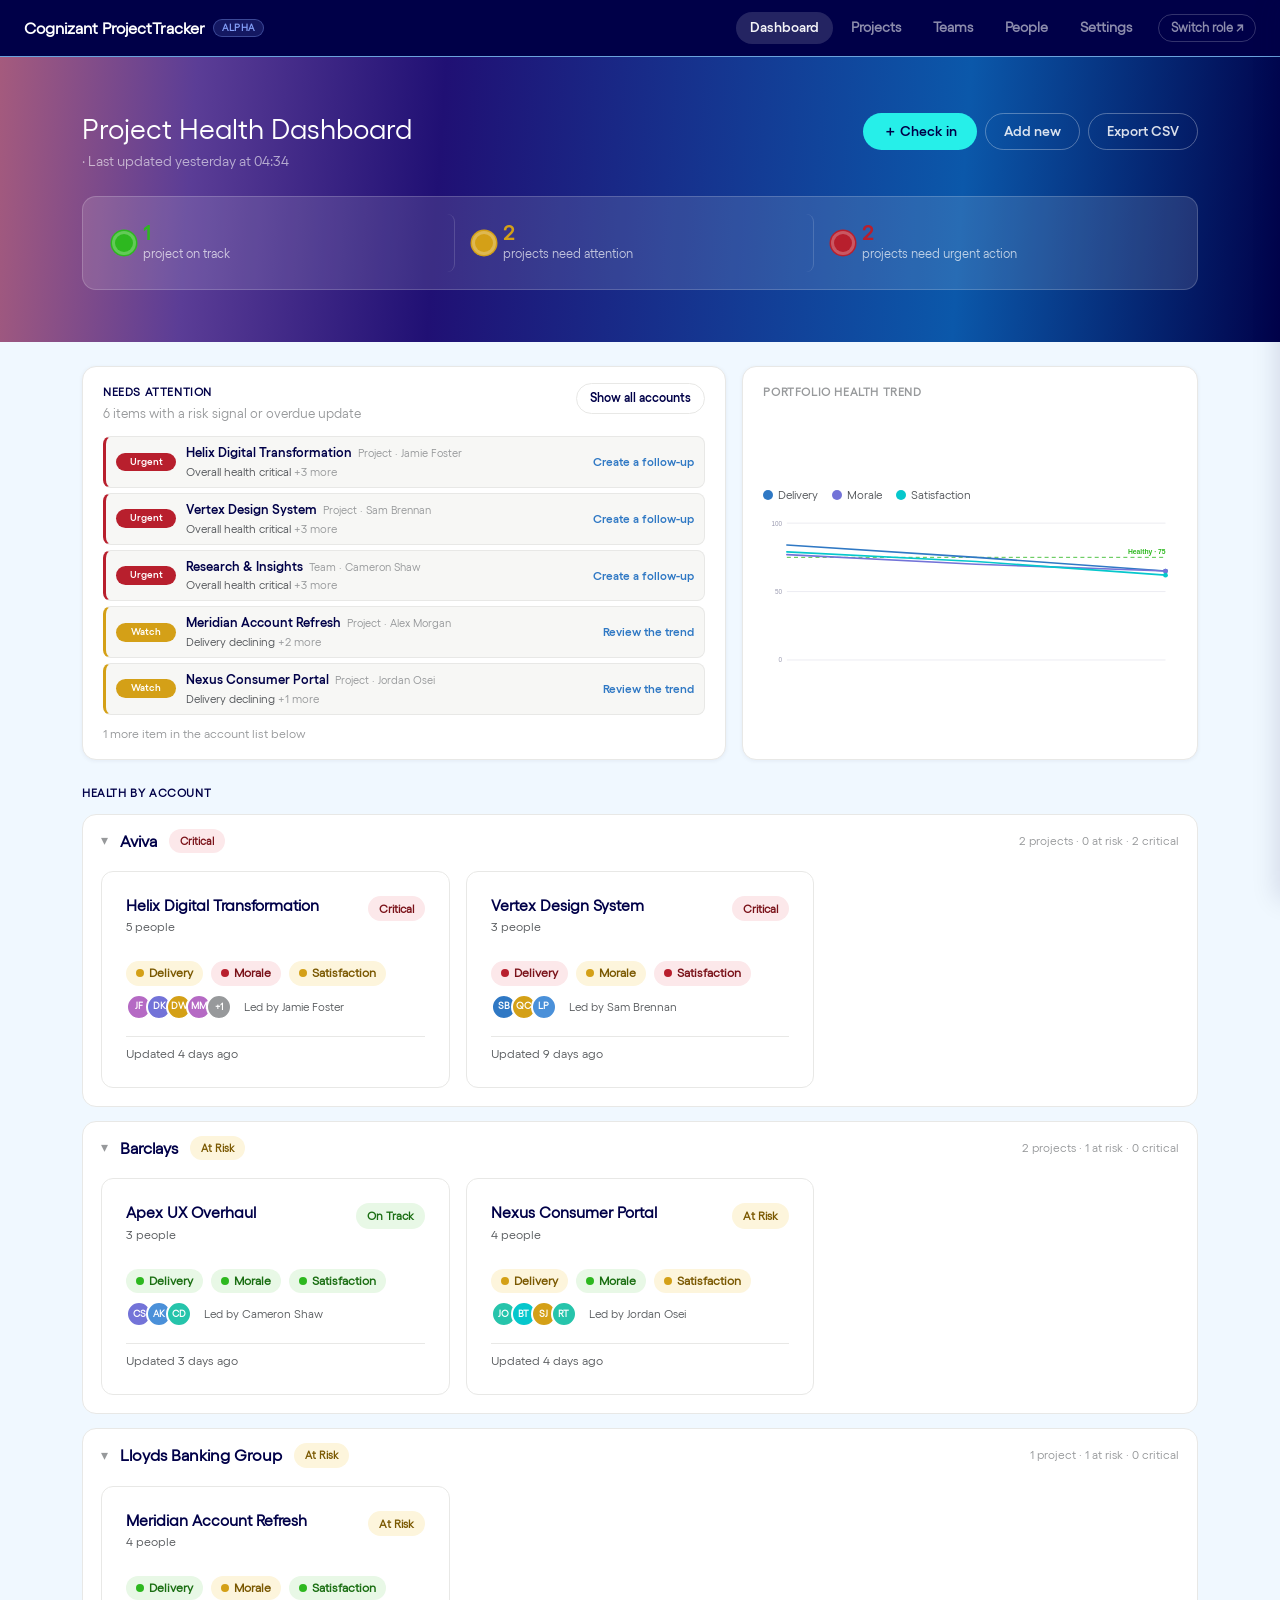
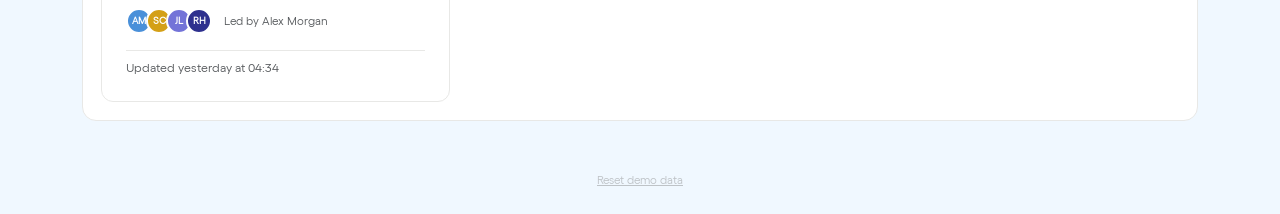
==== commit f99a7934: "UX pass: dashboard layout, People 1:1 prep, and several bug fixes - Dashboard: needs-attention + tre" ====
--- a/dashboard.html
+++ b/dashboard.html
@@ -36,11 +36,9 @@
             <span id="lastUpdatedLabel"></span>
           </p>
         </div>
-        <div class="hero-actions">
-          <button class="btn-checkin-hero" onclick="openCheckinModal()">
-            <span class="cih-icon">＋</span> Check in
-          </button>
+        <div class="hero-actions" id="heroActions">
           <div class="hero-secondary" id="leadHeaderActions">
+            <button class="btn-add" onclick="openCheckinModal()">＋ Check in</button>
             <button class="btn-hdr-ghost" onclick="openAddModal()">Add new</button>
             <button class="btn-hdr-ghost" onclick="exportCSV()">Export CSV</button>
           </div>
@@ -58,16 +56,18 @@
     <!-- Positive empty state (shown when nothing needs attention) -->
     <div class="container mt-4"><div id="emptyState"></div></div>
 
-    <!-- Manager focus list -->
+    <!-- Manager focus list + portfolio trend, side by side on wide screens -->
     <div class="container mt-4">
-      <div id="attentionFeed"></div>
-    </div>
-
-    <!-- Portfolio health trend -->
-    <div class="container mt-4">
-      <div class="trend-panel">
-        <div class="section-title" style="margin-top:0;">Portfolio health trend</div>
-        <div id="portfolioTrend"></div>
+      <div class="row g-3">
+        <div class="col-lg-7" id="attentionCol">
+          <div id="attentionFeed"></div>
+        </div>
+        <div class="col-lg-5" id="trendCol">
+          <div class="trend-panel">
+            <div class="section-title" style="margin-top:0;">Portfolio health trend</div>
+            <div id="portfolioTrend" class="trend-chart-wrap"></div>
+          </div>
+        </div>
       </div>
     </div>
 
@@ -224,7 +224,7 @@
 
           <div class="mb-2">
             <label class="form-label fw-bold">Anything else? <span style="font-weight:400;color:var(--grey-dark);">(optional)</span></label>
-            <textarea id="checkinNote" rows="2" placeholder="Any context, blockers, or highlights..."></textarea>
+            <textarea id="checkinNote" rows="2" placeholder="What's changed since your last check-in? Blockers, wins, or context…"></textarea>
           </div>
           <div id="checkinError" class="text-danger" style="font-size:0.82rem;display:none;"></div>
         </div>
@@ -236,6 +236,8 @@
     </div>
   </div>
 
+  <!-- Autocomplete suggestions for "Name" fields — populated from existing people -->
+  <datalist id="knownPeopleList"></datalist>
 
 <script src="app-data.js"></script>
 <script src="scripts-dashboard.js"></script>
--- a/styles.css
+++ b/styles.css
@@ -67,11 +67,13 @@
 /* ── Navbar ─────────────────────────────────────────────────────── */
 .cog-nav {
   background: var(--primary);
-  padding: 0 1.5rem;
-  height: 56px;
+  padding: 0.5rem 1.5rem;
+  min-height: 56px;
   display: flex;
   align-items: center;
   justify-content: space-between;
+  flex-wrap: wrap;
+  row-gap: 6px;
 }
 .cog-brand {
   color: white;
@@ -81,6 +83,8 @@
   display: flex;
   align-items: center;
   gap: 8px;
+  white-space: nowrap;
+  flex-shrink: 0;
 }
 .cog-brand:hover { color: rgba(255,255,255,0.85); }
 
@@ -96,7 +100,7 @@
   text-transform: uppercase;
 }
 
-.nav-links { display: flex; gap: 4px; align-items: center; }
+.nav-links { display: flex; gap: 4px; align-items: center; flex-wrap: wrap; justify-content: flex-end; }
 
 .nav-lnk {
   color: rgba(255,255,255,0.55);
@@ -783,6 +787,13 @@
   font-weight: 700; font-size: 0.82rem; color: white; flex-shrink: 0;
 }
 
+/* ── Settings — health area grid ────────────────────────────────── */
+.dim-grid {
+  display: grid;
+  grid-template-columns: repeat(2, 1fr);
+  gap: 10px;
+}
+
 /* ── Responsive ─────────────────────────────────────────────────── */
 @media (max-width: 768px) {
   .hide-mobile   { display: none !important; }
@@ -792,6 +803,7 @@
   .tl-label-col, .tl-label   { flex: 0 0 110px; }
   .tl-status-col, .tl-status { flex: 0 0 60px; }
   .tl-ms-label   { display: none; }
+  .dim-grid      { grid-template-columns: 1fr; }
 }
 
 @media (max-width: 576px) {
@@ -867,12 +879,24 @@
 .btn-checkin-hero .cih-icon { font-size: 1.2rem; line-height: 1; font-weight: 700; }
 .btn-checkin-hero.big { padding: 1rem 2.4rem; font-size: 1.12rem; }
 
-/* Portfolio trend panel */
+/* Portfolio trend panel — matches .focus-panel (shadow, radius, padding) and
+   stretches to the same height as it via the row's default flex-stretch, with
+   its chart centered in whatever extra vertical space that creates. */
 .trend-panel {
   background: #fff;
   border: 1px solid var(--grey-light);
   border-radius: 14px;
   padding: 1rem 1.25rem;
+  box-shadow: 0 1px 4px rgba(0,0,72,0.06);
+  height: 100%;
+  display: flex;
+  flex-direction: column;
+}
+.trend-chart-wrap {
+  flex: 1;
+  display: flex;
+  flex-direction: column;
+  justify-content: center;
 }
 
 /* Manager focus panel */
@@ -882,6 +906,9 @@
   border-radius: 14px;
   padding: 1rem 1.25rem;
   box-shadow: 0 1px 4px rgba(0,0,72,0.06);
+  height: 100%;
+  display: flex;
+  flex-direction: column;
 }
 .focus-head {
   display: flex;
@@ -916,22 +943,23 @@
 .focus-list {
   display: flex;
   flex-direction: column;
-  gap: 8px;
+  gap: 5px;
+  flex: 1;
 }
 .focus-row {
   width: 100%;
   display: grid;
-  grid-template-columns: 72px minmax(0, 1fr) auto;
+  grid-template-columns: 60px minmax(0, 1fr) auto;
   align-items: center;
-  gap: 12px;
+  gap: 10px;
   background: var(--grey-very-light);
   border: 1px solid var(--grey-light);
-  border-left: 4px solid var(--grey-dark);
-  border-radius: 10px;
+  border-left: 3px solid var(--grey-dark);
+  border-radius: 8px;
   color: inherit;
   cursor: pointer;
   font-family: inherit;
-  padding: 10px 12px;
+  padding: 6px 10px;
   text-align: left;
   transition: background 0.15s ease, border-color 0.15s ease;
 }
@@ -946,43 +974,42 @@
   color: #fff;
   display: inline-flex;
   justify-content: center;
-  font-size: 0.68rem;
+  font-size: 0.62rem;
   font-family: "Gellix-SemiBold", sans-serif;
-  padding: 3px 9px;
+  padding: 2px 7px;
 }
 .focus-main {
   min-width: 0;
   display: flex;
   flex-direction: column;
-  gap: 3px;
+  gap: 1px;
+}
+.focus-name-line {
+  display: flex;
+  align-items: baseline;
+  gap: 6px;
+  flex-wrap: wrap;
 }
 .focus-name {
   color: var(--primary);
   font-family: "Gellix-SemiBold", sans-serif;
-  font-size: 0.9rem;
+  font-size: 0.82rem;
 }
 .focus-meta {
   color: var(--grey-dark);
-  font-size: 0.72rem;
-}
-.focus-reasons {
-  display: flex;
-  flex-wrap: wrap;
-  gap: 5px;
-}
-.focus-reasons span {
-  background: #fff;
-  border: 1px solid var(--grey-light);
-  border-radius: 50px;
+  font-size: 0.68rem;
+}
+.focus-reason {
   color: var(--grey-very-dark);
-  font-size: 0.68rem;
-  font-family: "Gellix-SemiBold", sans-serif;
-  padding: 1px 8px;
+  font-size: 0.71rem;
+}
+.focus-reason-more {
+  color: var(--grey-dark);
 }
 .focus-next {
   color: var(--accent2-dark);
   font-family: "Gellix-SemiBold", sans-serif;
-  font-size: 0.78rem;
+  font-size: 0.74rem;
   white-space: nowrap;
 }
 .focus-more {
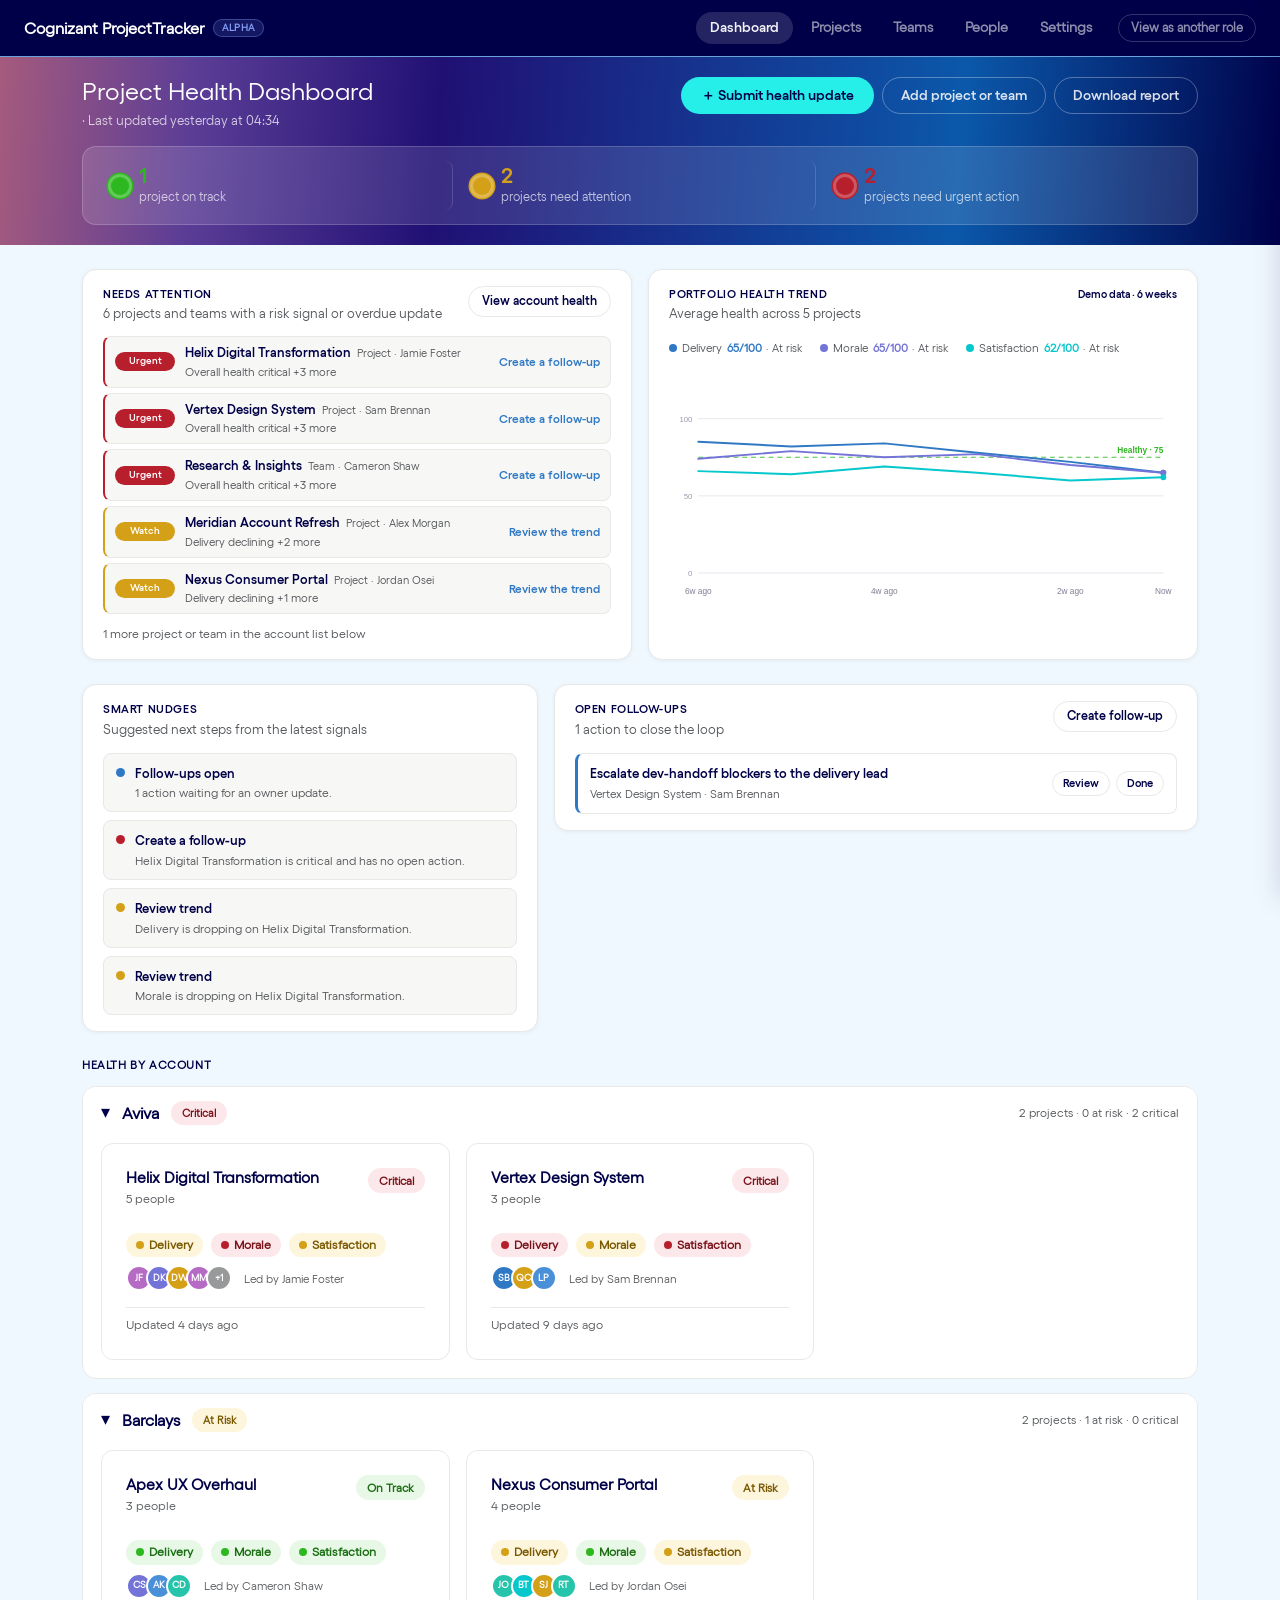
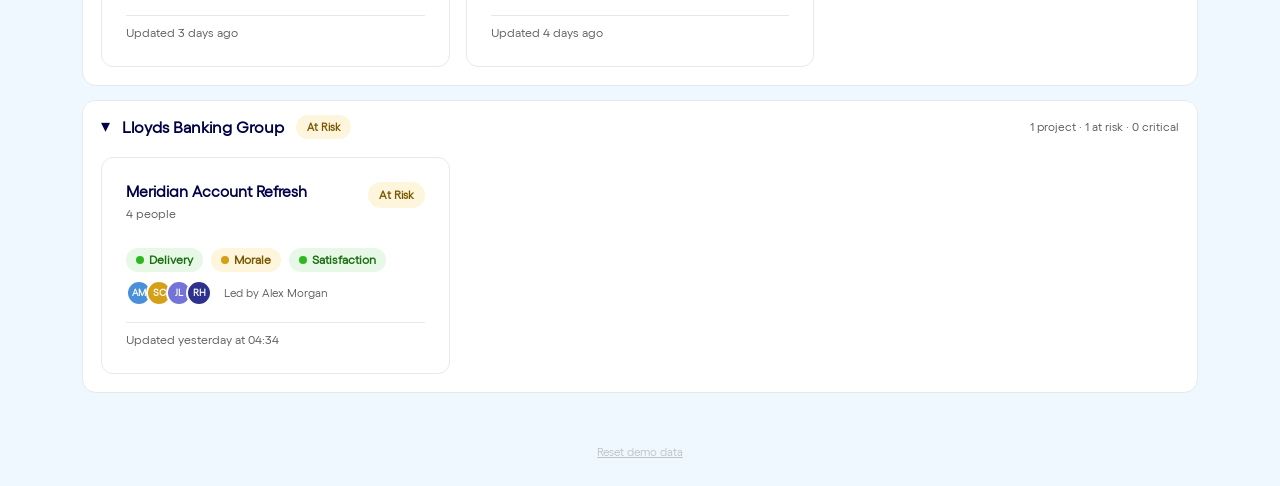
==== commit cc30de2a: "Tweaks and improvements" ====
--- a/dashboard.html
+++ b/dashboard.html
@@ -3,7 +3,7 @@
 <head>
   <meta charset="UTF-8">
   <meta name="viewport" content="width=device-width, initial-scale=1.0">
-  <title>Projects – Cognizant Project Health</title>
+  <title>Dashboard – Cognizant Project Health</title>
   <link href="vendor/bootstrap.min.css" rel="stylesheet">
     <link rel="stylesheet" href="cognizant-framework.css">
   <link rel="stylesheet" href="styles.css">
@@ -16,35 +16,38 @@
       Cognizant ProjectTracker
       <span class="alpha-pill">Alpha</span>
     </a>
+    <button class="mobile-nav-toggle" type="button" aria-label="Open navigation" aria-expanded="false" onclick="toggleMobileNav(this)">
+      <span></span><span></span><span></span>
+    </button>
     <div class="nav-links d-none d-sm-flex">
       <a href="dashboard.html" class="nav-lnk active">Dashboard</a>
       <a href="projects.html" class="nav-lnk">Projects</a>
       <a href="teams.html"   class="nav-lnk">Teams</a>
       <a href="people.html"  class="nav-lnk">People</a>
       <a href="settings.html" class="nav-lnk">Settings</a>
-      <a href="index.html"   class="nav-ghost">Switch role ↗</a>
+      <a href="index.html"   class="nav-ghost">View as another role</a>
     </div>
   </nav>
 
   <!-- Page header (with summary strip) -->
-  <div class="page-header">
-    <div class="container py-4">
+  <div class="page-header dashboard-header">
+    <div class="container dashboard-header-inner">
       <div class="dash-hero">
         <div style="color: white;min-width:0;">
-          <h1 class="mb-1" id="dashTitle" style="font-size: 1.75rem;">Project Health Dashboard</h1>
-          <p class="mb-0" style="opacity: 0.6; font-size: 0.88rem;">
+          <h1 class="mb-1" id="dashTitle">Project Health Dashboard</h1>
+          <p class="mb-0 dashboard-updated">
             <span id="lastUpdatedLabel"></span>
           </p>
         </div>
         <div class="hero-actions" id="heroActions">
           <div class="hero-secondary" id="leadHeaderActions">
-            <button class="btn-add" onclick="openCheckinModal()">＋ Check in</button>
-            <button class="btn-hdr-ghost" onclick="openAddModal()">Add new</button>
-            <button class="btn-hdr-ghost" onclick="exportCSV()">Export CSV</button>
-          </div>
-        </div>
-      </div>
-      <div id="summaryCards" class="mt-4"></div>
+            <button class="btn-add" onclick="openCheckinModal()">＋ Submit health update</button>
+            <button class="btn-hdr-ghost" onclick="openAddModal()">Add project or team</button>
+            <button class="btn-hdr-ghost" onclick="exportCSV()">Download report</button>
+          </div>
+        </div>
+      </div>
+      <div id="summaryCards" class="mt-3"></div>
     </div>
   </div>
 
@@ -59,14 +62,33 @@
     <!-- Manager focus list + portfolio trend, side by side on wide screens -->
     <div class="container mt-4">
       <div class="row g-3">
-        <div class="col-lg-7" id="attentionCol">
+        <div class="col-lg-6" id="attentionCol">
           <div id="attentionFeed"></div>
         </div>
-        <div class="col-lg-5" id="trendCol">
-          <div class="trend-panel">
-            <div class="section-title" style="margin-top:0;">Portfolio health trend</div>
+        <div class="col-lg-6" id="trendCol">
+          <div class="trend-panel dashboard-tile">
+            <div class="trend-panel-head">
+              <div>
+                <div class="dashboard-tile-title">Portfolio health trend</div>
+                <div class="dashboard-tile-subtitle" id="trendSubtitle">Average health across the project portfolio</div>
+              </div>
+              <span class="trend-period">Demo data · 6 weeks</span>
+            </div>
+            <div id="trendCurrent" class="trend-current" aria-label="Current portfolio health"></div>
             <div id="portfolioTrend" class="trend-chart-wrap"></div>
           </div>
+        </div>
+      </div>
+    </div>
+
+    <!-- Smart nudges + open follow-ups -->
+    <div class="container mt-4">
+      <div class="row g-3">
+        <div class="col-lg-5">
+          <div id="smartNudges"></div>
+        </div>
+        <div class="col-lg-7">
+          <div id="followupTracker"></div>
         </div>
       </div>
     </div>
@@ -96,7 +118,7 @@
     <div class="drawer-footer">
       <button class="btn-delete" id="drawerDeleteBtn">Delete</button>
       <button class="btn-sm-outline" id="drawerEditBtn">Edit</button>
-      <button class="btn-sm-solid" id="drawerUpdateBtn">Check in</button>
+      <button class="btn-sm-solid" id="drawerUpdateBtn">Submit update</button>
     </div>
   </div>
 
@@ -107,7 +129,7 @@
     <div class="modal-dialog modal-dialog-centered modal-lg">
       <div class="modal-content">
         <div class="modal-header" style="background-color: var(--primary); color: white; border-radius: 12px 12px 0 0;">
-          <h5 class="modal-title" id="addModalTitle">Add new project</h5>
+          <h5 class="modal-title" id="addModalTitle">Add project</h5>
           <button type="button" class="btn-close btn-close-white" data-bs-dismiss="modal" aria-label="Close"></button>
         </div>
         <div class="modal-body p-4">
@@ -191,8 +213,8 @@
   </div>
 
   <!-- Check-in Modal -->
-  <div class="modal fade" id="checkinModal" tabindex="-1" aria-hidden="true" aria-label="Check in">
-    <div class="modal-dialog modal-dialog-centered">
+  <div class="modal fade" id="checkinModal" tabindex="-1" aria-hidden="true" aria-label="Submit health update">
+    <div class="modal-dialog modal-dialog-centered checkin-modal-dialog">
       <div class="modal-content">
         <div class="modal-header" style="background: linear-gradient(90deg, #2E308E, #2f78c4); color: white; border-radius: 12px 12px 0 0;">
           <div>
@@ -230,7 +252,47 @@
         </div>
         <div class="modal-footer" style="border-top: 1px solid var(--grey-light);">
           <button type="button" class="btn-cancel" data-bs-dismiss="modal">Cancel</button>
-          <button type="button" id="checkinSubmitBtn" class="btn-primary-action" onclick="submitCheckin()" disabled>Submit check-in</button>
+          <button type="button" id="checkinSubmitBtn" class="btn-primary-action" onclick="submitCheckin()" disabled>Submit health update</button>
+        </div>
+      </div>
+    </div>
+  </div>
+
+  <!-- Follow-up Modal -->
+  <div class="modal fade" id="followupModal" tabindex="-1" aria-hidden="true" aria-label="Create follow-up">
+    <div class="modal-dialog modal-dialog-centered">
+      <div class="modal-content">
+        <div class="modal-header" style="background-color: var(--primary); color: white; border-radius: 12px 12px 0 0;">
+          <div>
+            <h5 class="modal-title mb-0">Create follow-up</h5>
+            <small style="opacity:0.72;">Turn a risk signal into a clear next action</small>
+          </div>
+          <button type="button" class="btn-close btn-close-white" data-bs-dismiss="modal" aria-label="Close"></button>
+        </div>
+        <div class="modal-body p-4">
+          <div class="mb-3">
+            <label class="form-label fw-bold">Project or team</label>
+            <select id="followupItem"></select>
+          </div>
+          <div class="mb-3">
+            <label class="form-label fw-bold">Action needed</label>
+            <textarea id="followupText" rows="2" placeholder="e.g. Book a scope reset with delivery lead"></textarea>
+          </div>
+          <div class="row g-3">
+            <div class="col-md-7">
+              <label class="form-label fw-bold">Owner</label>
+              <input id="followupOwner" type="text" placeholder="e.g. Alex Morgan">
+            </div>
+            <div class="col-md-5">
+              <label class="form-label fw-bold">Due date</label>
+              <input id="followupDue" type="date">
+            </div>
+          </div>
+          <div id="followupError" class="text-danger mt-2" style="font-size:0.82rem;display:none;"></div>
+        </div>
+        <div class="modal-footer" style="border-top:1px solid var(--grey-light);">
+          <button type="button" class="btn-cancel" data-bs-dismiss="modal">Cancel</button>
+          <button type="button" class="btn-primary-action" onclick="submitFollowup()">Create follow-up</button>
         </div>
       </div>
     </div>
--- a/styles.css
+++ b/styles.css
@@ -102,6 +102,30 @@
 
 .nav-links { display: flex; gap: 4px; align-items: center; flex-wrap: wrap; justify-content: flex-end; }
 
+.mobile-nav-toggle {
+  display: none;
+  width: 38px;
+  height: 38px;
+  border: 1px solid rgba(255,255,255,0.28);
+  border-radius: 8px;
+  background: transparent;
+  align-items: center;
+  justify-content: center;
+  flex-direction: column;
+  gap: 4px;
+  padding: 0;
+}
+.mobile-nav-toggle span {
+  width: 17px;
+  height: 2px;
+  border-radius: 2px;
+  background: white;
+  transition: transform 0.15s ease, opacity 0.15s ease;
+}
+.mobile-nav-toggle.open span:nth-child(1) { transform: translateY(6px) rotate(45deg); }
+.mobile-nav-toggle.open span:nth-child(2) { opacity: 0; }
+.mobile-nav-toggle.open span:nth-child(3) { transform: translateY(-6px) rotate(-45deg); }
+
 .nav-lnk {
   color: rgba(255,255,255,0.55);
   font-size: 0.88rem;
@@ -468,20 +492,35 @@
   background: rgba(255,255,255,0.12);
   border: 1px solid rgba(255,255,255,0.18);
   border-radius: 14px;
-  padding: 1.1rem 1.5rem;
+  padding: 0.85rem 1.25rem;
   display: flex;
   align-items: center;
 }
 .hs-item {
   display: flex; align-items: center; gap: 10px;
   flex: 1; padding: 0 1.25rem;
+  background: transparent;
+  border-top: 0;
+  border-bottom: 0;
+  border-left: 0;
   border-right: 1px solid rgba(255,255,255,0.15);
+  color: white;
   cursor: pointer; border-radius: 8px; transition: background 0.15s;
+  font-family: inherit;
+  text-align: left;
 }
 .hs-item:first-child { padding-left: 0.5rem; }
 .hs-item:last-child  { border-right: none; }
 .hs-item:hover       { background: rgba(255,255,255,0.1); }
-.hs-item.hs-active   { background: rgba(255,255,255,0.18); }
+.hs-item.hs-active   {
+  background: rgba(255,255,255,0.18);
+  box-shadow: inset 0 0 0 1px rgba(255,255,255,0.35);
+}
+.hs-item:focus-visible {
+  outline: 2px solid var(--accent3-medium);
+  outline-offset: 2px;
+}
+.hs-item:disabled { cursor: default; opacity: 1; }
 
 .hs-light {
   width: 18px; height: 18px; border-radius: 50%; flex-shrink: 0;
@@ -515,6 +554,9 @@
 
 /* ── Modals ─────────────────────────────────────────────────────── */
 .modal-content { border-radius: 14px; border: none; box-shadow: 0 20px 60px rgba(0,0,72,0.18); }
+.modal-dialog .modal-content { max-height: calc(100vh - 1.5rem); overflow: hidden; }
+.modal-dialog .modal-body { overflow-y: auto; }
+.modal-dialog .modal-footer { flex-shrink: 0; background: white; }
 .modal-backdrop.show { background-color: var(--primary) !important; opacity: 0.55 !important; }
 .modal-dialog-centered { min-height: unset !important; align-items: center; }
 
@@ -787,6 +829,16 @@
   font-weight: 700; font-size: 0.82rem; color: white; flex-shrink: 0;
 }
 
+.roster-item {
+  width: 100%;
+  color: inherit;
+  font-family: inherit;
+  text-align: left;
+  appearance: none;
+}
+.roster-item:hover { box-shadow: 0 2px 8px rgba(0,0,72,0.08); }
+.roster-item:focus-visible { outline: 3px solid rgba(47,120,196,0.28); outline-offset: 2px; }
+
 /* ── Settings — health area grid ────────────────────────────────── */
 .dim-grid {
   display: grid;
@@ -794,16 +846,167 @@
   gap: 10px;
 }
 
+.settings-help {
+  max-width: 760px;
+  margin-top: 1rem;
+  color: var(--grey-dark);
+  font-size: 0.78rem;
+  line-height: 1.45;
+}
+
 /* ── Responsive ─────────────────────────────────────────────────── */
 @media (max-width: 768px) {
   .hide-mobile   { display: none !important; }
-  .table-card    { margin: 0.75rem; }
+  .table-card    { margin: 0.75rem; width: auto; }
   .drawer        { width: 100vw; }
   #searchInput   { width: 150px; }
   .tl-label-col, .tl-label   { flex: 0 0 110px; }
   .tl-status-col, .tl-status { flex: 0 0 60px; }
   .tl-ms-label   { display: none; }
   .dim-grid      { grid-template-columns: 1fr; }
+}
+
+@media (max-width: 767px) {
+  .cog-nav {
+    position: relative;
+    z-index: 1040;
+    padding: 0.5rem 0.75rem;
+  }
+  .mobile-nav-toggle { display: flex; }
+  .cog-nav .nav-links {
+    position: absolute;
+    top: calc(100% + 1px);
+    left: 0;
+    right: 0;
+    display: none !important;
+    padding: 0.65rem 0.75rem 0.8rem;
+    background: var(--primary);
+    border-top: 1px solid rgba(255,255,255,0.14);
+    box-shadow: 0 10px 24px rgba(0,0,72,0.22);
+    align-items: stretch;
+    flex-direction: column;
+    gap: 3px;
+  }
+  .cog-nav .nav-links.open { display: flex !important; }
+  .cog-nav .nav-lnk,
+  .cog-nav .nav-ghost {
+    width: 100%;
+    margin: 0;
+    padding: 9px 11px;
+    border-radius: 6px;
+    text-align: left;
+    font-size: 0.86rem;
+  }
+  .cog-nav .nav-ghost { margin-top: 4px; }
+
+  .responsive-entity-table,
+  .responsive-entity-table tbody { display: block; width: 100%; }
+  .responsive-entity-table thead { display: none; }
+  .responsive-entity-table tbody { padding: 0.75rem; background: var(--container-background); }
+  .responsive-entity-table tbody tr {
+    display: grid;
+    grid-template-columns: repeat(3, minmax(0, 1fr));
+    gap: 10px 12px;
+    margin-bottom: 0.75rem;
+    padding: 0.9rem;
+    border: 1px solid var(--grey-light);
+    border-radius: 10px;
+    background: white;
+    box-shadow: 0 1px 3px rgba(0,0,72,0.05);
+  }
+  .responsive-entity-table tbody tr:last-child { margin-bottom: 0; }
+  .responsive-entity-table tbody td {
+    display: none !important;
+    min-width: 0;
+    padding: 0 !important;
+    border: 0;
+  }
+  .responsive-entity-table tbody td::before {
+    display: block;
+    margin-bottom: 4px;
+    color: var(--grey-dark);
+    font-size: 0.62rem;
+    font-weight: 700;
+    text-transform: uppercase;
+  }
+  .responsive-entity-table .cell-name { font-size: 0.95rem; overflow-wrap: anywhere; }
+  .responsive-entity-table .cell-lead { font-size: 0.72rem; }
+  .responsive-entity-table .rag-pill { width: fit-content; }
+  .responsive-entity-table td.actions { justify-content: flex-end; gap: 4px; }
+  .responsive-entity-table .action-btn { border: 1px solid var(--grey-light); }
+
+  .project-table td:nth-child(1),
+  .project-table td:nth-child(2),
+  .project-table td:nth-child(3),
+  .project-table td:nth-child(4),
+  .project-table td:nth-child(5),
+  .project-table td:nth-child(6),
+  .project-table td:nth-child(9),
+  .project-table td:nth-child(10) { display: flex !important; }
+  .project-table td:nth-child(1) { grid-column: 1 / 3; flex-direction: column; }
+  .project-table td:nth-child(2) { grid-column: 3; justify-content: flex-end; align-items: flex-start; }
+  .project-table td:nth-child(3),
+  .project-table td:nth-child(4),
+  .project-table td:nth-child(5) { flex-direction: column; }
+  .project-table td:nth-child(6) { grid-column: 1 / 3; flex-direction: column; }
+  .project-table td:nth-child(9) { grid-column: 3; flex-direction: column; align-items: flex-end; text-align: right; }
+  .project-table td:nth-child(10) { grid-column: 1 / -1; }
+  .project-table td:nth-child(3)::before { content: "Delivery"; }
+  .project-table td:nth-child(4)::before { content: "Morale"; }
+  .project-table td:nth-child(5)::before { content: "Satisfaction"; }
+  .project-table td:nth-child(6)::before { content: "Team"; }
+  .project-table td:nth-child(9)::before { content: "Updated"; }
+
+  .team-table td:nth-child(1),
+  .team-table td:nth-child(2),
+  .team-table td:nth-child(3),
+  .team-table td:nth-child(4),
+  .team-table td:nth-child(5),
+  .team-table td:nth-child(6),
+  .team-table td:nth-child(7),
+  .team-table td:nth-child(8),
+  .team-table td:nth-child(9) { display: flex !important; }
+  .team-table td:nth-child(1) { grid-column: 1 / 3; flex-direction: column; }
+  .team-table td:nth-child(2) { grid-column: 3; justify-content: flex-end; align-items: flex-start; }
+  .team-table td:nth-child(3),
+  .team-table td:nth-child(4),
+  .team-table td:nth-child(5) { flex-direction: column; }
+  .team-table td:nth-child(6) { grid-column: 1 / 3; flex-direction: column; }
+  .team-table td:nth-child(7) { grid-column: 3; flex-direction: column; align-items: flex-end; text-align: right; }
+  .team-table td:nth-child(8) { grid-column: 1 / 3; flex-direction: column; }
+  .team-table td:nth-child(9) { grid-column: 3; justify-content: flex-end; }
+  .team-table td:nth-child(3)::before { content: "Delivery"; }
+  .team-table td:nth-child(4)::before { content: "Morale"; }
+  .team-table td:nth-child(5)::before { content: "Satisfaction"; }
+  .team-table td:nth-child(6)::before { content: "Members"; }
+  .team-table td:nth-child(7)::before { content: "Check-ins"; }
+  .team-table td:nth-child(8)::before { content: "Updated"; }
+
+  .table-card { overflow: visible; }
+  .toolbar { align-items: stretch; }
+  .toolbar > .d-flex { width: 100%; }
+  .toolbar .btn-export { align-self: flex-start; }
+
+  .people-layout #personDetailColumn { scroll-margin-top: 72px; }
+}
+
+.checkin-modal-dialog { max-width: 620px; }
+#checkinModal .modal-dialog-centered {
+  align-items: flex-start;
+  min-height: calc(100% - 1rem) !important;
+  margin-top: 0.5rem;
+  margin-bottom: 0.5rem;
+}
+#checkinModal .modal-body { padding: 1rem 1.25rem !important; }
+#checkinModal .modal-body .mb-4 { margin-bottom: 1rem !important; }
+#checkinModal .modal-body .gap-3 { gap: 0.65rem !important; }
+#checkinModal .checkin-row { padding: 0.65rem 0.8rem; }
+
+@media (max-height: 760px) {
+  #checkinModal .modal-dialog { margin-top: 0.5rem; margin-bottom: 0.5rem; }
+  #checkinModal .modal-header { padding: 0.85rem 1.25rem !important; }
+  #checkinModal .modal-header small { display: none; }
+  #checkinModal .modal-footer { padding-top: 0.65rem; padding-bottom: 0.65rem; }
 }
 
 @media (max-width: 576px) {
@@ -834,6 +1037,16 @@
 /* ── Redesigned dashboard ─────────────────────────────────────────── */
 
 /* Header layout: title left, hero check-in + secondary actions right */
+.dashboard-header {
+  padding: 1.25rem 0;
+}
+.dashboard-header #dashTitle {
+  font-size: 1.55rem;
+}
+.dashboard-updated {
+  font-size: 0.82rem;
+  opacity: 0.75;
+}
 .dash-hero {
   display: flex;
   align-items: flex-start;
@@ -882,15 +1095,48 @@
 /* Portfolio trend panel — matches .focus-panel (shadow, radius, padding) and
    stretches to the same height as it via the row's default flex-stretch, with
    its chart centered in whatever extra vertical space that creates. */
-.trend-panel {
+.dashboard-tile {
   background: #fff;
   border: 1px solid var(--grey-light);
   border-radius: 14px;
   padding: 1rem 1.25rem;
   box-shadow: 0 1px 4px rgba(0,0,72,0.06);
   height: 100%;
+}
+.trend-panel {
   display: flex;
   flex-direction: column;
+}
+.trend-panel-head {
+  display: flex;
+  align-items: flex-start;
+  justify-content: space-between;
+  gap: 0.75rem;
+  margin-bottom: 0.75rem;
+}
+.dashboard-tile-title {
+  color: var(--primary);
+  font-family: "Gellix-SemiBold", sans-serif;
+  font-size: 0.72rem;
+  font-weight: 600;
+  letter-spacing: 0.6px;
+  line-height: 1.35;
+  margin: 0 0 0.25rem;
+  text-transform: uppercase;
+}
+.dashboard-tile-subtitle {
+  color: var(--grey-very-dark);
+  font-family: "Gellix-Regular", sans-serif;
+  font-size: 0.82rem;
+  font-weight: 400;
+  line-height: 1.4;
+}
+.trend-period {
+  color: var(--primary);
+  font-family: "Gellix-SemiBold", sans-serif;
+  font-size: 0.68rem;
+  font-weight: 600;
+  white-space: nowrap;
 }
 .trend-chart-wrap {
   flex: 1;
@@ -898,15 +1144,149 @@
   flex-direction: column;
   justify-content: center;
 }
+.trend-current {
+  display: flex;
+  align-items: center;
+  gap: 1.1rem;
+  flex-wrap: wrap;
+  margin: 0.2rem 0 0.35rem;
+}
+.trend-current-item {
+  display: inline-flex;
+  align-items: baseline;
+  gap: 0.3rem;
+  color: var(--grey-very-dark);
+  font-size: 0.72rem;
+}
+.trend-current-dot {
+  align-self: center;
+  border-radius: 50%;
+  height: 8px;
+  width: 8px;
+}
+.trend-current-name {
+  color: var(--grey-very-dark);
+}
+.trend-current-state {
+  color: var(--grey-very-dark);
+  font-size: 0.68rem;
+}
+
+.insight-panel,
+.followup-panel {
+  display: flex;
+  flex-direction: column;
+}
+.nudge-list,
+.followup-list {
+  display: flex;
+  flex-direction: column;
+  gap: 8px;
+  margin-top: 0.85rem;
+}
+.nudge-row {
+  align-items: flex-start;
+  background: var(--grey-very-light);
+  border: 1px solid var(--grey-light);
+  border-radius: 8px;
+  color: inherit;
+  cursor: pointer;
+  display: flex;
+  font-family: inherit;
+  gap: 10px;
+  padding: 10px 12px;
+  text-align: left;
+  width: 100%;
+}
+.nudge-row:hover {
+  background: #fff;
+  border-color: var(--grey-medium);
+}
+.nudge-dot {
+  border-radius: 50%;
+  flex: 0 0 auto;
+  height: 9px;
+  margin-top: 4px;
+  width: 9px;
+}
+.nudge-info .nudge-dot { background: var(--accent2-dark); }
+.nudge-watch .nudge-dot { background: #D4A017; }
+.nudge-critical .nudge-dot { background: #B81F2D; }
+.nudge-row strong,
+.nudge-empty strong {
+  color: var(--primary);
+  display: block;
+  font-family: "Gellix-SemiBold", sans-serif;
+  font-size: 0.82rem;
+}
+.nudge-row small,
+.nudge-empty small {
+  color: var(--grey-very-dark);
+  display: block;
+  font-size: 0.74rem;
+  line-height: 1.35;
+  margin-top: 2px;
+}
+.nudge-empty {
+  background: var(--grey-very-light);
+  border: 1px dashed var(--grey-medium);
+  border-radius: 8px;
+  padding: 12px;
+}
+.followup-head {
+  align-items: flex-start;
+  display: flex;
+  gap: 1rem;
+  justify-content: space-between;
+}
+.followup-row {
+  align-items: center;
+  background: #fff;
+  border: 1px solid var(--grey-light);
+  border-left: 3px solid var(--accent2-dark);
+  border-radius: 8px;
+  display: flex;
+  gap: 12px;
+  padding: 10px 12px;
+}
+.followup-main {
+  flex: 1;
+  min-width: 0;
+}
+.followup-main strong {
+  color: var(--primary);
+  display: block;
+  font-family: "Gellix-SemiBold", sans-serif;
+  font-size: 0.83rem;
+}
+.followup-main small {
+  color: var(--grey-very-dark);
+  display: block;
+  font-size: 0.72rem;
+  margin-top: 2px;
+}
+.followup-actions {
+  display: flex;
+  gap: 6px;
+  flex-shrink: 0;
+}
+.followup-actions button {
+  background: transparent;
+  border: 1px solid var(--grey-light);
+  border-radius: 50px;
+  color: var(--primary);
+  cursor: pointer;
+  font-family: "Gellix-SemiBold", sans-serif;
+  font-size: 0.7rem;
+  padding: 3px 10px;
+}
+.followup-actions button:hover {
+  border-color: var(--accent2-dark);
+  color: var(--accent2-dark);
+}
 
 /* Manager focus panel */
 .focus-panel {
-  background: #fff;
-  border: 1px solid var(--grey-light);
-  border-radius: 14px;
-  padding: 1rem 1.25rem;
-  box-shadow: 0 1px 4px rgba(0,0,72,0.06);
-  height: 100%;
   display: flex;
   flex-direction: column;
 }
@@ -916,14 +1296,6 @@
   align-items: flex-start;
   gap: 1rem;
   margin-bottom: 0.75rem;
-}
-.focus-title {
-  margin: 0 0 0.25rem;
-  color: var(--primary);
-}
-.focus-sub {
-  font-size: 0.82rem;
-  color: var(--grey-dark);
 }
 .focus-clear {
   background: transparent;
@@ -954,7 +1326,7 @@
   gap: 10px;
   background: var(--grey-very-light);
   border: 1px solid var(--grey-light);
-  border-left: 3px solid var(--grey-dark);
+  border-left: 2px solid var(--grey-dark);
   border-radius: 8px;
   color: inherit;
   cursor: pointer;
@@ -996,7 +1368,7 @@
   font-size: 0.82rem;
 }
 .focus-meta {
-  color: var(--grey-dark);
+  color: var(--grey-very-dark);
   font-size: 0.68rem;
 }
 .focus-reason {
@@ -1004,7 +1376,7 @@
   font-size: 0.71rem;
 }
 .focus-reason-more {
-  color: var(--grey-dark);
+  color: var(--grey-very-dark);
 }
 .focus-next {
   color: var(--accent2-dark);
@@ -1013,7 +1385,7 @@
   white-space: nowrap;
 }
 .focus-more {
-  color: var(--grey-dark);
+  color: var(--grey-very-dark);
   font-size: 0.76rem;
   margin-top: 0.65rem;
 }
@@ -1030,15 +1402,26 @@
   display: flex;
   align-items: center;
   gap: 12px;
+  background: #fff;
+  border: 0;
+  color: inherit;
+  font-family: inherit;
   padding: 14px 18px;
   cursor: pointer;
+  text-align: left;
   user-select: none;
   transition: background 0.15s ease;
+  width: 100%;
 }
 .acct-head:hover { background: var(--grey-very-light); }
+.acct-head:focus-visible {
+  outline: 2px solid var(--accent2-dark);
+  outline-offset: -3px;
+}
 .acct-caret {
-  color: var(--grey-dark);
-  font-size: 0.9rem;
+  color: var(--primary);
+  font-size: 1.1rem;
+  line-height: 1;
   transition: transform 0.2s ease;
 }
 .acct-caret.collapsed { transform: rotate(-90deg); }
@@ -1051,11 +1434,55 @@
 .acct-meta {
   margin-left: auto;
   font-size: 0.74rem;
-  color: var(--grey-dark);
+  color: var(--grey-very-dark);
   white-space: nowrap;
 }
 .acct-body {
   padding: 4px 18px 18px;
+}
+
+.detail-timeline {
+  border-left: 1px solid var(--grey-light);
+  display: flex;
+  flex-direction: column;
+  gap: 10px;
+  margin: 0 0 1rem 7px;
+  padding-left: 14px;
+}
+.detail-timeline-row {
+  display: grid;
+  grid-template-columns: 12px minmax(0, 1fr);
+  gap: 9px;
+  margin-left: -21px;
+}
+.detail-timeline-dot {
+  border: 2px solid #fff;
+  border-radius: 50%;
+  height: 12px;
+  margin-top: 4px;
+  width: 12px;
+}
+.detail-timeline-top {
+  align-items: baseline;
+  display: flex;
+  gap: 8px;
+  justify-content: space-between;
+}
+.detail-timeline-top strong {
+  color: var(--primary);
+  font-family: "Gellix-SemiBold", sans-serif;
+  font-size: 0.78rem;
+}
+.detail-timeline-top span,
+.detail-timeline-meta {
+  color: var(--grey-very-dark);
+  font-size: 0.68rem;
+}
+.detail-timeline-text {
+  color: var(--grey-very-dark);
+  font-size: 0.78rem;
+  line-height: 1.35;
+  margin-top: 2px;
 }
 
 /* Positive empty state */
@@ -1113,9 +1540,17 @@
 .member-item-row .mi-meta { font-size: 0.74rem; color: var(--grey-dark); }
 
 @media (max-width: 576px) {
+  .dashboard-header { padding: 1rem 0; }
+  .dashboard-header .dashboard-header-inner {
+    padding-top: 0 !important;
+    padding-bottom: 0 !important;
+  }
   .dash-hero { flex-direction: column; }
   .hero-actions { align-items: stretch; width: 100%; }
   .btn-checkin-hero { justify-content: center; }
+  .trend-panel-head { flex-direction: column; }
+  .trend-period { align-self: flex-start; }
+  .trend-current { gap: 0.65rem 1rem; }
   .focus-head { flex-direction: column; }
   .focus-clear { width: 100%; }
   .focus-row {
@@ -1128,7 +1563,26 @@
   .focus-next {
     white-space: normal;
   }
-  .acct-meta { margin-left: 0; flex-basis: 100%; }
+  .followup-head { flex-direction: column; }
+  .followup-head .focus-clear { width: 100%; }
+  .followup-row {
+    align-items: flex-start;
+    flex-direction: column;
+  }
+  .followup-actions { width: 100%; }
+  .followup-actions button { flex: 1; }
+  .acct-head {
+    align-items: flex-start;
+    flex-wrap: wrap;
+    gap: 8px;
+  }
+  .acct-name { flex: 1 1 calc(100% - 28px); }
+  .acct-badge { margin-left: 28px; }
+  .acct-meta {
+    flex-basis: 100%;
+    margin-left: 28px;
+    white-space: normal;
+  }
 }
 
 /* ── Member check-in: progress + accordion ───────────────────────── */
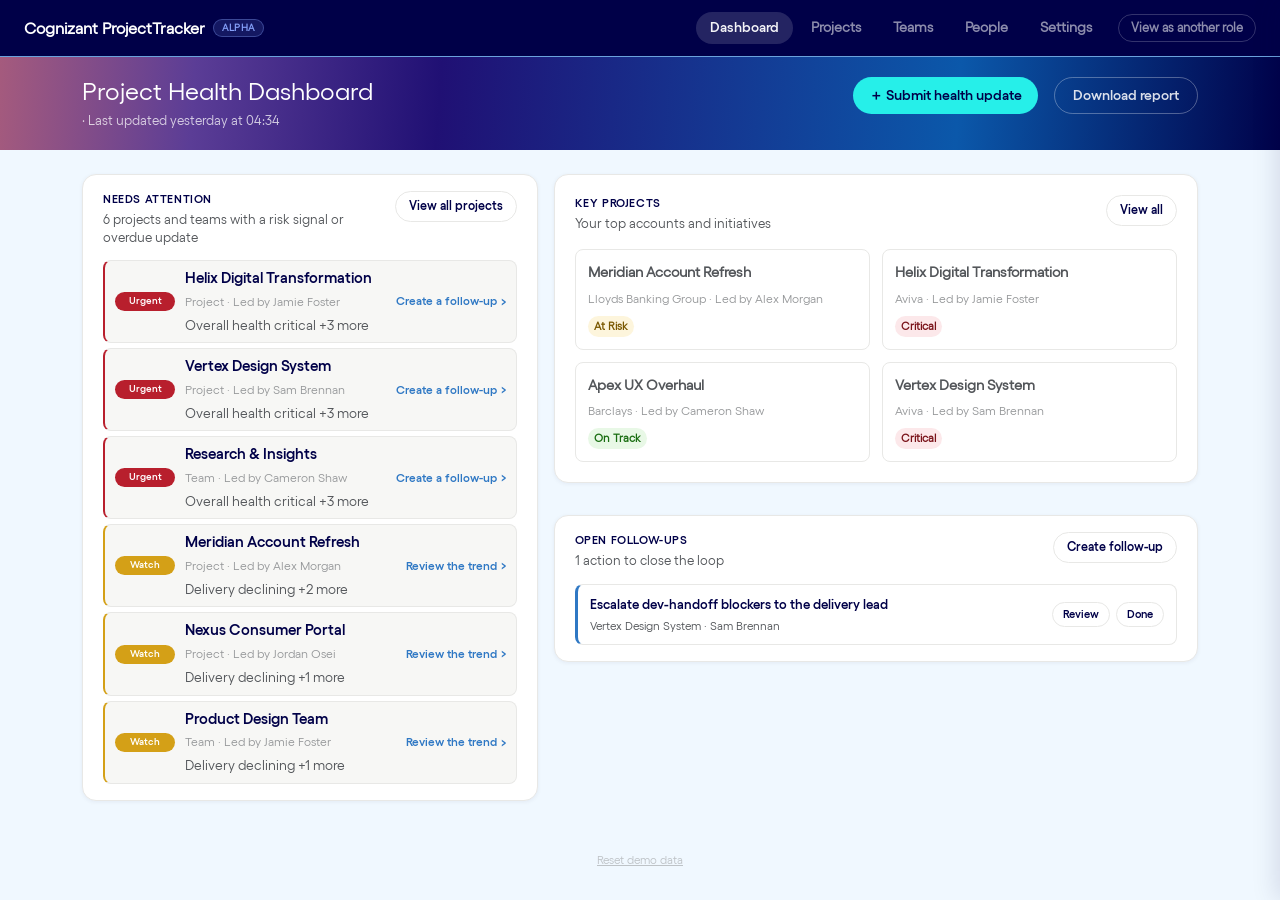
==== commit ff1e642a: "update" ====
--- a/dashboard.html
+++ b/dashboard.html
@@ -35,19 +35,17 @@
       <div class="dash-hero">
         <div style="color: white;min-width:0;">
           <h1 class="mb-1" id="dashTitle">Project Health Dashboard</h1>
-          <p class="mb-0 dashboard-updated">
+          <p class="mb-0 dashboard-updated" style="display:flex;align-items:center;gap:12px;flex-wrap:wrap;">
             <span id="lastUpdatedLabel"></span>
           </p>
         </div>
         <div class="hero-actions" id="heroActions">
           <div class="hero-secondary" id="leadHeaderActions">
-            <button class="btn-add" onclick="openCheckinModal()">＋ Submit health update</button>
-            <button class="btn-hdr-ghost" onclick="openAddModal()">Add project or team</button>
+            <button class="btn-add" onclick="openCheckinModal()" style="padding: 0.45rem 1rem; margin-right: 0.5rem;">＋ Submit health update</button>
             <button class="btn-hdr-ghost" onclick="exportCSV()">Download report</button>
           </div>
         </div>
       </div>
-      <div id="summaryCards" class="mt-3"></div>
     </div>
   </div>
 
@@ -60,43 +58,22 @@
     <div class="container mt-4"><div id="emptyState"></div></div>
 
     <!-- Manager focus list + portfolio trend, side by side on wide screens -->
-    <div class="container mt-4">
+    <div class="container mt-4 mb-4">
       <div class="row g-3">
-        <div class="col-lg-6" id="attentionCol">
+        <div class="col-lg-5" id="attentionCol">
           <div id="attentionFeed"></div>
         </div>
-        <div class="col-lg-6" id="trendCol">
-          <div class="trend-panel dashboard-tile">
-            <div class="trend-panel-head">
-              <div>
-                <div class="dashboard-tile-title">Portfolio health trend</div>
-                <div class="dashboard-tile-subtitle" id="trendSubtitle">Average health across the project portfolio</div>
-              </div>
-              <span class="trend-period">Demo data · 6 weeks</span>
-            </div>
-            <div id="trendCurrent" class="trend-current" aria-label="Current portfolio health"></div>
-            <div id="portfolioTrend" class="trend-chart-wrap"></div>
-          </div>
-        </div>
-      </div>
-    </div>
-
-    <!-- Smart nudges + open follow-ups -->
-    <div class="container mt-4">
-      <div class="row g-3">
-        <div class="col-lg-5">
-          <div id="smartNudges"></div>
-        </div>
-        <div class="col-lg-7">
-          <div id="followupTracker"></div>
-        </div>
-      </div>
-    </div>
-
-    <!-- Health by account (collapsible groups with nested project cards) -->
-    <div class="container mt-4">
-      <div class="section-title" style="margin-top:0;color:var(--primary);">Health by account</div>
-      <div id="accountGroups"></div>
+        <div class="col-lg-7" id="trendCol">
+          <div class="row g-3">
+            <div class="col-12">
+              <div id="keyProjects"></div>
+            </div>
+            <div class="col-12">
+              <div id="followupTracker"></div>
+            </div>
+          </div>
+        </div>
+      </div>
     </div>
 
     <div class="mb-5"></div>
@@ -115,9 +92,10 @@
       <button class="drawer-close" onclick="closeDrawer()" aria-label="Close">✕</button>
     </div>
     <div class="drawer-body" id="drawerBody"></div>
-    <div class="drawer-footer">
-      <button class="btn-delete" id="drawerDeleteBtn">Delete</button>
-      <button class="btn-sm-outline" id="drawerEditBtn">Edit</button>
+    <div class="drawer-footer" style="justify-content: space-between;">
+      <button id="drawerDeleteBtn" title="Delete" style="background:transparent; border:none; padding:4px; color:var(--grey-dark); cursor:pointer;">
+        <svg width="18" height="18" fill="none" viewBox="0 0 24 24" stroke="currentColor" stroke-width="2"><path stroke-linecap="round" stroke-linejoin="round" d="M19 7l-.867 12.142A2 2 0 0116.138 21H7.862a2 2 0 01-1.995-1.858L5 7m5 4v6m4-6v6m1-10V4a1 1 0 00-1-1h-4a1 1 0 00-1 1v3M4 7h16"/></svg>
+      </button>
       <button class="btn-sm-solid" id="drawerUpdateBtn">Submit update</button>
     </div>
   </div>
--- a/styles.css
+++ b/styles.css
@@ -64,6 +64,12 @@
   word-break: break-word;
 }
 
+:focus-visible {
+  outline: 3px solid var(--accent2);
+  outline-offset: 2px;
+  border-radius: 2px;
+}
+
 /* ── Navbar ─────────────────────────────────────────────────────── */
 .cog-nav {
   background: var(--primary);
@@ -228,14 +234,8 @@
 .btn-export:hover { border-color: var(--accent1-medium); color: var(--accent1-medium); }
 
 .btn-delete {
-  margin-right: auto;
-  background: transparent;
-  border: none;
-  color: #B81F2D;
-  font-size: 0.82rem;
-  font-weight: 600;
-  cursor: pointer;
-  padding: 6px 0;
+  background: none; border: none; color: #B81F2D;
+  font-weight: 600; font-size: 0.85rem; cursor: pointer; padding: 0.4rem 0.8rem; margin-right: auto;
 }
 .btn-delete:hover { text-decoration: underline; }
 
@@ -521,6 +521,9 @@
   outline-offset: 2px;
 }
 .hs-item:disabled { cursor: default; opacity: 1; }
+
+.sm-item:hover { background: rgba(255,255,255,0.2) !important; }
+.sm-item.sm-active { background: rgba(255,255,255,0.25) !important; box-shadow: inset 0 0 0 1px rgba(255,255,255,0.4); }
 
 .hs-light {
   width: 18px; height: 18px; border-radius: 50%; flex-shrink: 0;
@@ -650,14 +653,29 @@
 /* ── Dashboard — Check-in Buttons ──────────────────────────────── */
 .ci-btn {
   flex: 1; padding: 0.5rem 0.25rem; border-radius: 10px;
-  border: 2px solid var(--grey-light); background: var(--grey-very-light);
-  font-size: 0.82rem; font-weight: 600; color: var(--grey-very-dark);
-  cursor: pointer; transition: all 0.15s; text-align: center;
-}
-.ci-btn:hover                { border-color: var(--grey-dark); background: white; }
+  border: 2px solid var(--grey-light); background: white;
+  font-size: 0.82rem; font-weight: 600; color: var(--grey-dark);
+  cursor: pointer; transition: all 0.15s;
+  display: flex; align-items: center; justify-content: center; gap: 6px;
+}
+.ci-btn:hover                { border-color: var(--grey-dark); background: white; color: var(--grey-very-dark); }
 .ci-btn.ci-active-good       { border-color: #2DB81F; background: #e8f8e6; color: #1a6e12; }
 .ci-btn.ci-active-okay       { border-color: #D4A017; background: #fdf5dc; color: #7a5800; }
 .ci-btn.ci-active-struggling { border-color: #B81F2D; background: #fce8ea; color: #7a1219; }
+
+.ci-dot {
+  display: inline-block; width: 10px; height: 10px; border-radius: 50%;
+  opacity: 0.25; transition: opacity 0.2s;
+}
+.ci-dot-good       { background: #2DB81F; }
+.ci-dot-okay       { background: #D4A017; }
+.ci-dot-struggling { background: #B81F2D; }
+
+.ci-btn.ci-active-good .ci-dot-good,
+.ci-btn.ci-active-okay .ci-dot-okay,
+.ci-btn.ci-active-struggling .ci-dot-struggling {
+  opacity: 1;
+}
 
 .checkin-row {
   padding: 0.85rem 1rem; border-radius: 10px;
